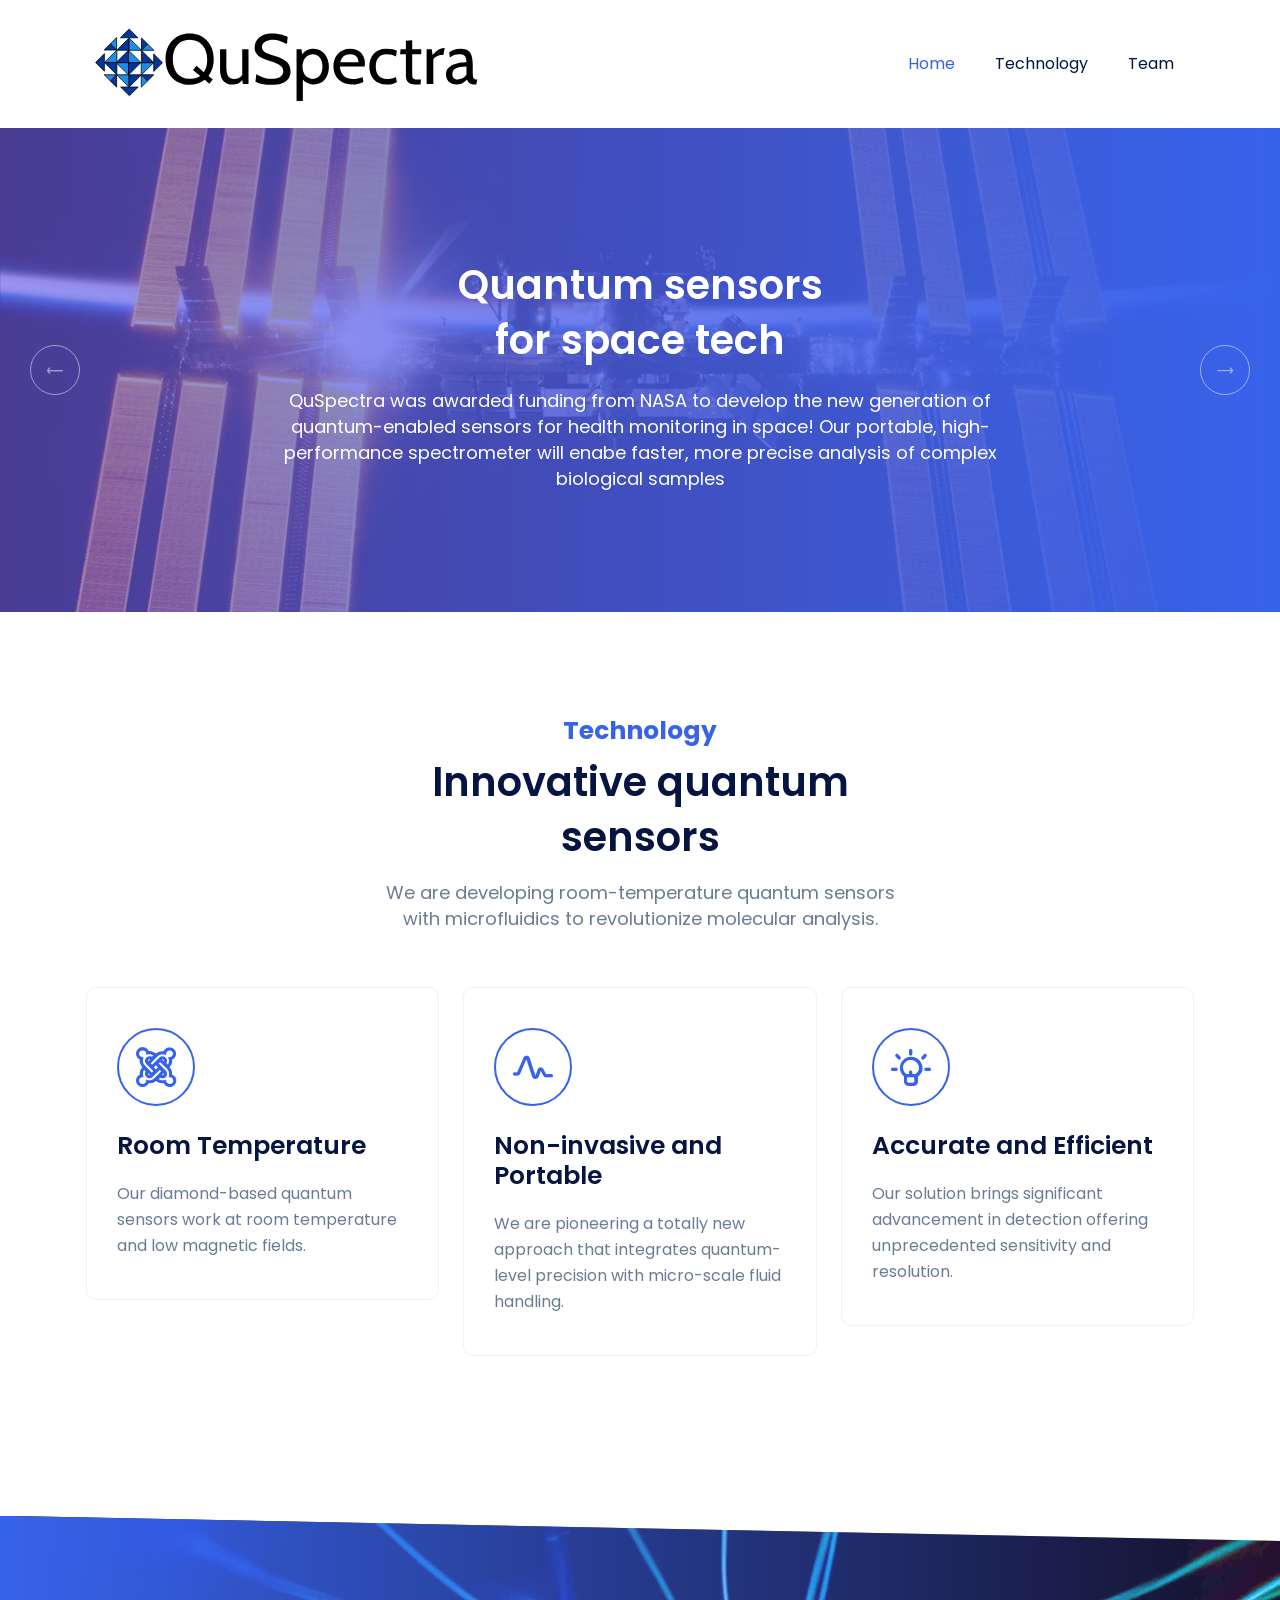
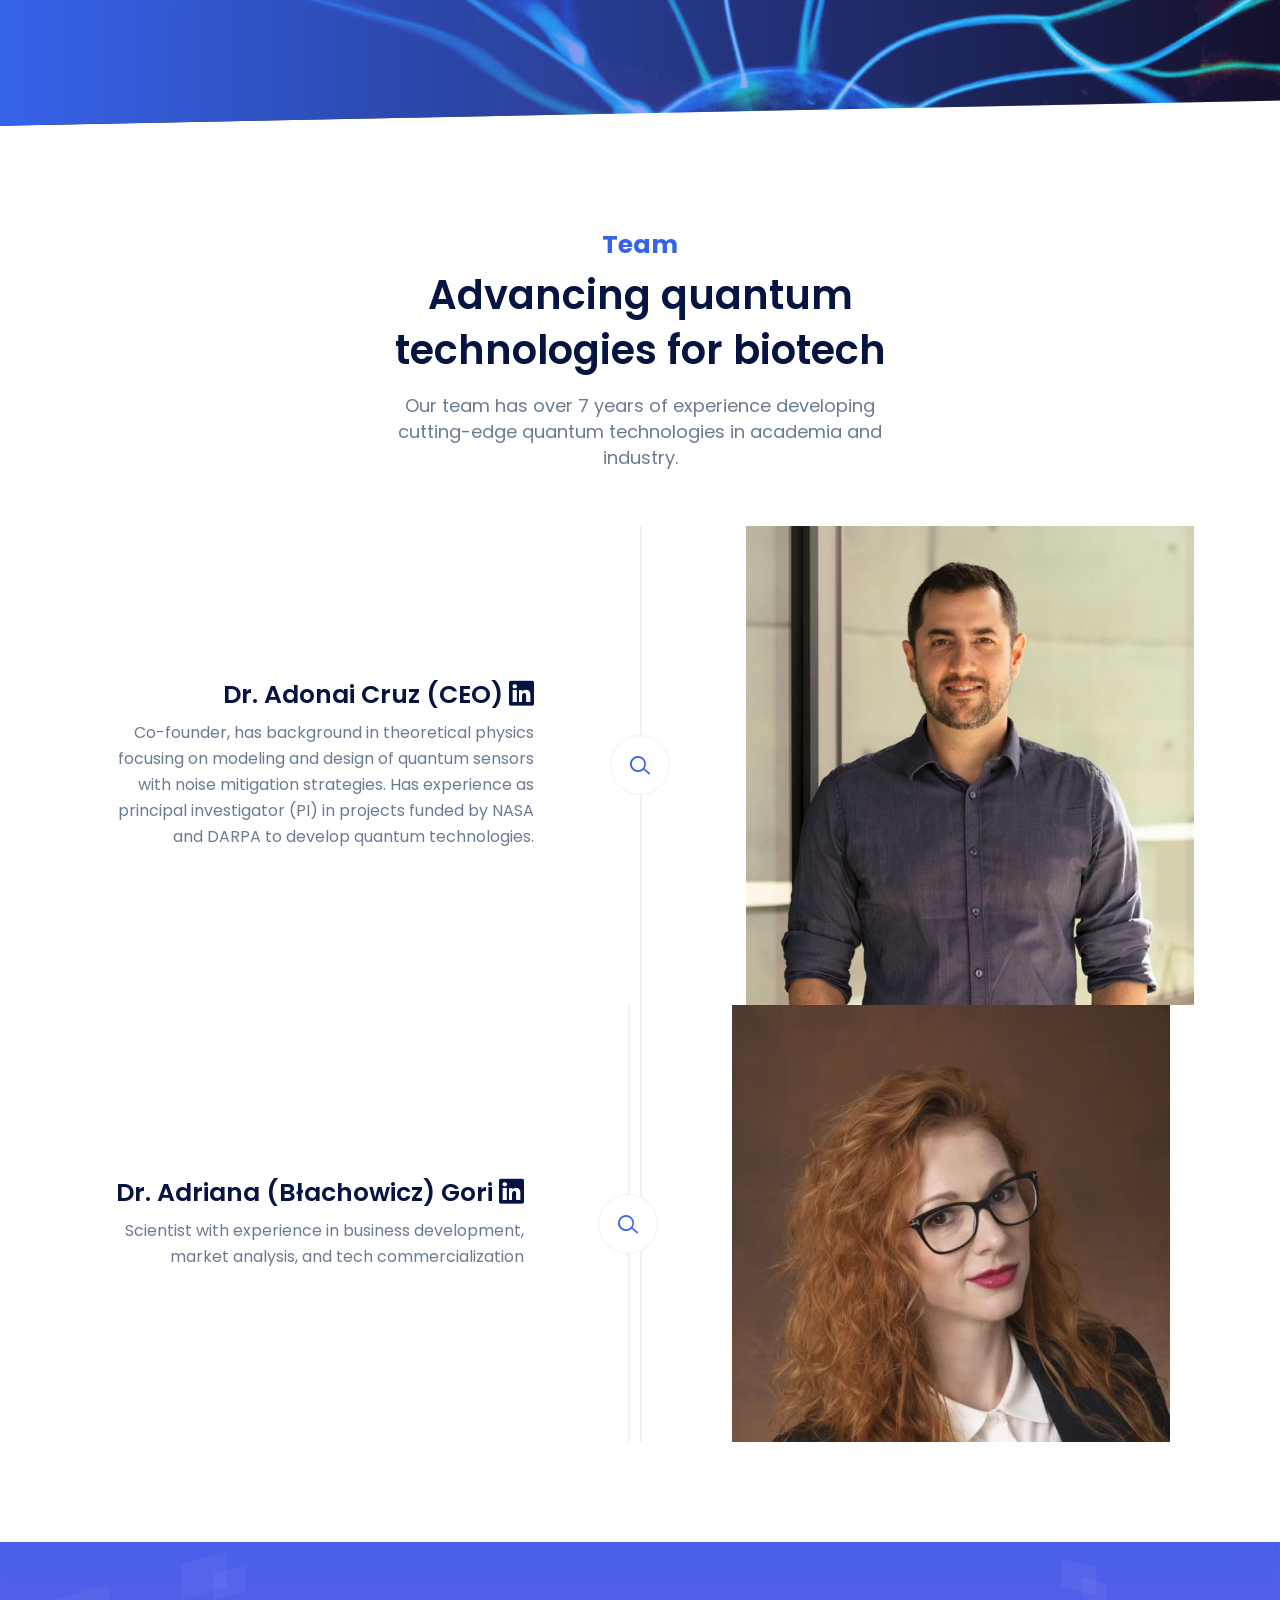
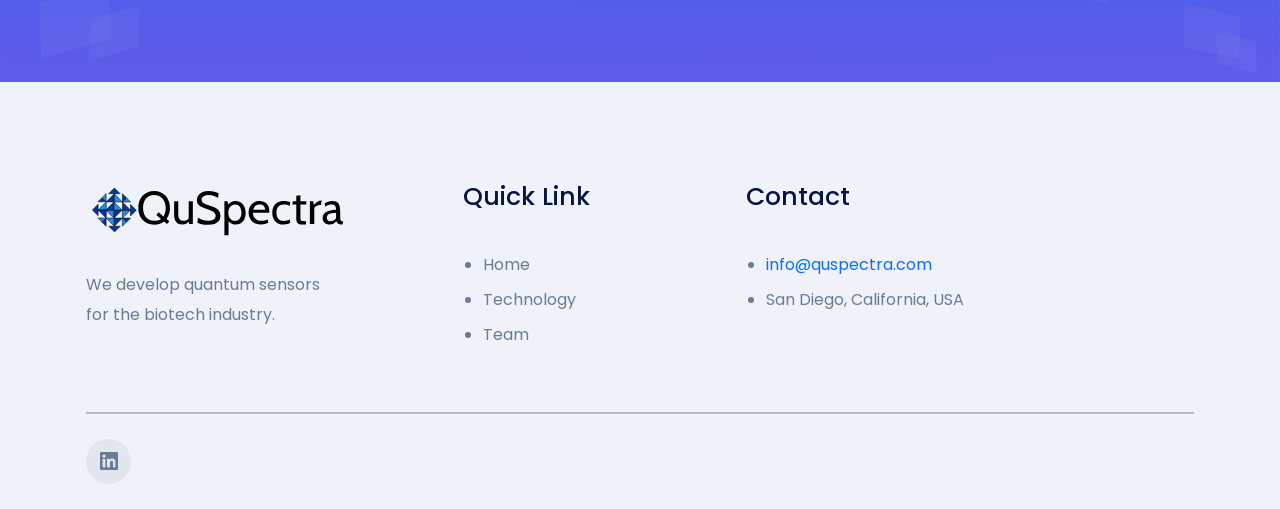
==== index.html @ d90f4635 "team update" ====
<!doctype html>
<html class="no-js" lang="">
    <head>
        <meta charset="utf-8">
        <meta http-equiv="x-ua-compatible" content="ie=edge">
        <title>QuSpectra</title>
        <meta name="description" content="">
        <meta name="viewport" content="width=device-width, initial-scale=1">

		<link rel="shortcut icon" type="image/x-icon" href="assets/img/favicon.png">
        <!-- Place favicon.ico in the root directory -->

		<!-- ========================= CSS here ========================= -->
		<link rel="stylesheet" href="assets/css/bootstrap-5.0.0-alpha.min.css">
        <link rel="stylesheet" href="assets/css/LineIcons.2.0.css">
		<link rel="stylesheet" href="assets/css/animate.css">
		<link rel="stylesheet" href="assets/css/main.css">
    </head>
    <body>
        <!--[if lte IE 9]>
            <p class="browserupgrade">You are using an <strong>outdated</strong> browser. Please <a href="https://browsehappy.com/">upgrade your browser</a> to improve your experience and security.</p>
        <![endif]-->

        <!-- ========================= preloader start ========================= -->
            <div class="preloader">
                <div class="loader">
                    <div class="ytp-spinner">
                        <div class="ytp-spinner-container">
                            <div class="ytp-spinner-rotator">
                                <div class="ytp-spinner-left">
                                    <div class="ytp-spinner-circle"></div>
                                </div>
                                <div class="ytp-spinner-right">
                                    <div class="ytp-spinner-circle"></div>
                                </div>
                            </div>
                        </div>
                    </div>
                </div>
            </div>
        <!-- preloader end -->

        <!-- ========================= header start ========================= -->
        <header class="header navbar-area bg-white">
            <div class="container">
                <div class="row align-items-center">
                    <div class="col-lg-12">
                        <nav class="navbar navbar-expand-lg">
                            <a class="navbar-brand" href="index.html">
                                <img src="assets/img/logo/logo.svg" alt="Logo">
                            </a>
                            <button class="navbar-toggler" type="button" data-toggle="collapse"
                                data-target="#navbarSupportedContent" aria-controls="navbarSupportedContent"
                                aria-expanded="false" aria-label="Toggle navigation">
                                <span class="toggler-icon"></span>
                                <span class="toggler-icon"></span>
                                <span class="toggler-icon"></span>
                            </button>

                            <div class="collapse navbar-collapse sub-menu-bar" id="navbarSupportedContent">
                                <ul id="nav" class="navbar-nav ml-auto">
                                    <li class="nav-item">
                                        <a class="page-scroll active" href="#home">Home</a>
                                    </li>
                                    <li class="nav-item">
                                        <a class="page-scroll" href="#technology">Technology</a>
                                    </li>

                                    <li class="nav-item">
                                        <a class="page-scroll" href="#team">Team</a>
                                    </li>
                                </ul>
                            </div> <!-- navbar collapse -->
                        </nav> <!-- navbar -->
                    </div>
                </div> <!-- row -->
            </div> <!-- container -->
        
        </header>
        <!-- ========================= header end ========================= -->

        <!-- ========================= carousel-section end ========================= -->
        <section id="home" class="carousel-section-wrapper">
            <div id="carouselExampleCaptions" class="carousel slide carousel-fade" data-ride="carousel">

                    <div class="carousel-inner">
                        <div class="carousel-section carousel-item active clip-bg pt-130 pb-100 img-bg "
                        style="background-image: url('assets/img/carousel/iss.jpg');"  data-bs-interval="4000">
                        <div class="container">
                            <div class="row">
                                <div class="col-xl-8 col-lg-10 mx-auto">
                                    <div class="carousel-content text-center">
                                        <div class="section-title">
                                            <h2 class="text-white">Quantum sensors<br> for space tech</h2>
                                            <p class="text-white">QuSpectra was awarded funding from NASA to develop the new generation of quantum-enabled sensors for health monitoring in space! Our  portable, high-performance spectrometer will enabe faster, more precise analysis of complex biological samples</p>
                                        </div>
                                    </div>
                                </div>
                            </div>
                        </div>
                    </div>

                    <div class="carousel-section carousel-item  clip-bg pt-130 pb-100 img-bg "
                        style="background-image: url('assets/img/carousel/1.jpg');"  data-bs-interval="4000">
                        <div class="container">
                            <div class="row">
                                <div class="col-xl-8 col-lg-10 mx-auto">
                                    <div class="carousel-content text-center">
                                        <div class="section-title">
                                            <h2 class="text-white">Quantum sensors <br> for molecular analysis</h2>
                                            <p class="text-white">We are integrating quantum sensors with microfluidics to develop the next-generation of nanoscale nuclear magnetic resonance (nano-NMR) technology, enabling the identification of molecules within cell-sized samples.</p>
                                        </div>
                                        <a href="mailto:info@quspectra.com" class="theme-btn border-btn"> Contact us to know more</a>
                                    </div>
                                </div>
                            </div>
                        </div>
                    </div>
                    <div class="carousel-section carousel-item  clip-bg pt-130 pb-100 img-bg"
                        style="background-image: url('assets/img/carousel/2.jpg');"  data-bs-interval="4000">
                        <div class="container">
                            <div class="row">
                                <div class="col-xl-8 col-lg-10 mx-auto">
                                    <div class="carousel-content text-center">
                                        <div class="section-title">
                                            <h2 class="text-white">Advancing diagnostics<br> and drug discovery</h2>
                                            <p class="text-white">Our sensors offer exceptional sensitivity at the quantum level, capable of detecting molecular structures and dynamics with nanoscale precision, leading to highly accurate diagnostics and minimal sample requirements.</p>
                                        </div>
                                        <a href="mailto:info@quspectra.com" class="theme-btn border-btn">Contact us to know more</a>
                                    </div>
                                </div>
                            </div>
                        </div>
                    </div>
                </div>
                <a class="carousel-control carousel-control-prev" href="#carouselExampleCaptions" role="button"
                    data-slide="prev">
                    <span class="carousel-control-prev-icon" aria-hidden="true"><i class="lni lni-arrow-left"></i></span>
                    <span class="sr-only">Previous</span>
                </a>
                <a class="carousel-control carousel-control-next" href="#carouselExampleCaptions" role="button"
                    data-slide="next">
                    <span class="carousel-control-next-icon" aria-hidden="true"><i class="lni lni-arrow-right"></i></span>
                    <span class="sr-only">Next</span>
                </a>
            </div>
        </section>
        <!-- ========================= carousel-section end ========================= -->


        <!-- ========================= technology section start ========================= -->
        <section id="technology" class="feature-section pt-100">
            <div class="container">
                <div class="row">
                    <div class="col-xl-6 col-lg-7 col-md-9 mx-auto">
                        <div class="section-title text-center mb-55">
                            <span class="wow fadeInDown" data-wow-delay=".2s">Technology</span>
                            
                            <h2 class="wow fadeInUp" data-wow-delay=".4s">Innovative quantum sensors</h2>

                            <p class="wow fadeInUp" data-wow-delay=".6s">We are developing room-temperature quantum sensors with microfluidics to revolutionize molecular analysis. </p>
                        </div>
                    </div>
                </div>

                <div class="row">
                    <div class="col-lg-4 col-md-6">
                        <div class="feature-box box-style">
                            <div class="feature-icon box-icon-style">
                                <i class="lni lni-joomla"></i>
                            </div>
                            <div class="box-content-style feature-content">
                                <h4>Room Temperature</h4>
                                <p>Our diamond-based quantum sensors work at room temperature and low magnetic fields.</p>
                            </div>
                        </div>
                    </div>
                    <div class="col-lg-4 col-md-6">
                        <div class="feature-box box-style">
                            <div class="feature-icon box-icon-style">
                                <i class="lni lni-pulse"></i>
                            </div>
                            <div class="box-content-style feature-content">
                                <h4>Non-invasive and Portable</h4>
                                <p>We are pioneering a totally new approach that integrates quantum-level precision with micro-scale fluid handling.</p>
                            </div>
                        </div>
                    </div>
                    <div class="col-lg-4 col-md-6">
                        <div class="feature-box box-style">
                            <div class="feature-icon box-icon-style">
                                <i class="lni lni-invention"></i>
                            </div>
                            <div class="box-content-style feature-content">
                                <h4>Accurate and Efficient</h4>
                                <p>Our solution brings significant advancement in detection offering unprecedented sensitivity and resolution.</p>
                            </div>
                        </div>
                    </div>
                </div>
            </div>
        </section>

        <!-- ========================= news section start ========================= -->
        <!-- <section id="news" class="feature-section pt-100">
            <div class="container">
                <div class="row">
                    <div class="col-xl-6 col-lg-7 col-md-9 mx-auto">
                        <div class="section-title text-center mb-55">
                            <span class="wow fadeInDown" data-wow-delay=".2s">News</span>
                        </div>
                    </div>
                </div>

                <div class="row">
                   <div class="col-lg-5 col-md-6">
                        <div class="feature-box box-style">
                            <div class="news-header">
                                <img  class="img-news" src="assets/img/diamond_slab.jpg" alt="">
                                <h4>QuSpectra receives NASA SBIR award</h4>
                            </div>
                            <div class="box-content-style feature-content">
                               <u>2025-07-07</u>
                                <p align="justify"><i>San Diego, CA.</i> QuSpectra is awarded NASA SBIR Phase I grant to develop high-sensitivity quantum spectrometer for autonomous biological analysis in the space station. The technology also have applications in the pharmaceutical
industry for drug development and molecular analysis. By offering a portable, high-performance spectrometer, we aim to provide a transformative solution for these industries, enabling faster, more precise analysis of complex biological and environmental samples.</p>
                        </div>
                    </div>
                </div>
               Our  portable, high-performance spectrometer will enabe faster, more precise analysis of complex biological samples
            </div>
        </section> -->
        <!-- ========================= portfolio-section start ========================= -->
        <section id="portfolio" class="portfolio-section pt-130">
            <section id="portfolio" class="contact-section cta-bg img-bg pt-110 pb-100" style="background-image: url('assets/img/carousel/3.jpg');">
                <div class="container">
                    <div class="row align-items-center">
                    </div>
                </div>
            </section>
        </section>


        <!-- ========================= team-section start ========================= -->
        <section id="team" class="process-section pt-100 pb-100">
            <div class="container">
                <div class="row">
                    <div class="col-xl-6 col-lg-7 col-md-9 mx-auto">
                        <div class="section-title text-center mb-55">
                            <span class="wow fadeInDown" data-wow-delay=".2s">Team</span>
                            <h2 class="wow fadeInUp" data-wow-delay=".4s">Advancing quantum technologies for biotech</h2>
                            <p class="wow fadeInUp" data-wow-delay=".6s">Our team has over 7 years of experience developing cutting-edge quantum technologies in academia and industry.</p>
                        </div>
                    </div>
                </div>
                <div class="row align-items-center time-line">
                    <div class="col-12">
                        <div class="single-timeline">
                            <div class="row align-items-center">
                                <div class="col-lg-5 order-last order-lg-first">
                                    <div class="timeline-content left-content text-lg-right">
                                        <div class="box-icon-style">
                                            <i class="lni lni-search-alt"></i>
                                        </div>
                                        <h4 class="mb-10">Dr. Adonai Cruz (CEO) <a href="https://www.linkedin.com/in/adonai-rodrigues-cruz"  target="_blank" rel="noopener noreferrer"><i class="lni lni-linkedin-original"></i></a></h4>
                                        <p>Co-founder, has background in theoretical physics focusing on modeling and design of quantum sensors with noise mitigation strategies. Has experience as principal investigator (PI) in projects funded by NASA and DARPA to develop quantum technologies.</p>
                                        <p></p>

                                    </div>
                                </div>
                                <div class="col-lg-2"></div>
                                <div class="col-lg-5">
                                    <div class="timeline-img">
                                        <img src="assets/img/team/adonai.jpg" alt="">
                                    </div>
                                </div>
                            </div>
                        </div>
                    </div>
                
                   <div class="row align-items-center time-line">
                    <div class="col-12">
                        <div class="single-timeline">
                            <div class="row align-items-center">
                                <div class="col-lg-5 order-last order-lg-first">
                                    <div class="timeline-content left-content text-lg-right">
                                        <div class="box-icon-style">
                                            <i class="lni lni-search-alt"></i>
                                        </div>
                                        <h4 class="mb-10">Dr. Adriana  (Błachowicz) Gori <href="https://www.linkedin.com/in/adrianablachowicz/"  target="_blank" rel="noopener noreferrer"><i class="lni lni-linkedin-original"></i></a></h4>
                                        <p>Scientist with experience in business development, market analysis, and tech commercialization</p>
                                        <p></p>

                                    </div>
                                </div>
                                <div class="col-lg-2"></div>
                                <div class="col-lg-5">
                                    <div class="timeline-img">
                                        <img src="assets/img/team/adriana.png" alt="">
                                    </div>
                                </div>
                            </div>
                        </div>
                    </div>
                </div>
            </div>
        </section>

        <!-- ========================= subscribe-section start ========================= -->
        <section class="subscribe-section pt-70 pb-70 img-bg" style="background-image: url('assets/img/bg/common-bg.svg')">
            <div class="container">
                <div class="row align-items-center">
                    
            </div>
        </section>
        <!-- ========================= subscribe-section end ========================= -->

        <!-- ========================= footer start ========================= -->
        <footer class="footer pt-100">
            <div class="container">
                <div class="row">
                    <div class="col-xl-3 col-lg-3 col-md-6">
                        <div class="footer-widget mb-60 wow fadeInLeft" data-wow-delay=".2s">
                            <a href="#home"><img class="logo mb-30" src="assets/img/logo/logo.svg" alt="logo" style="width: 100%;"></a>
                            <p class="mb-30 footer-desc">We develop quantum sensors for the biotech industry.</p>
                        </div>
                    </div>
                    <div class="col-xl-3 offset-xl-1 col-lg-2 col-md-6">
                        <div class="footer-widget mb-60 wow fadeInUp" data-wow-delay=".4s">
                            <h4>Quick Link</h4>
                            <ul class="footer-links">
                                <li>
                                    <a href="#home">Home</a>
                                </li>
                                <li>
                                    <a href="#technology">Technology</a>
                                </li>
                                <li>
                                    <a href="#team">Team</a>
                                </li> 
                              
                            </ul>
                        </div>
                    </div>
                  
                    <div class="col-xl-3 col-lg-3 col-md-6">
                        <div class="footer-widget mb-60 wow fadeInRight" data-wow-delay=".8s">
                            <h4>Contact</h4>
                            <ul class="footer-contact">
                                
                                <li>
                                    <p><a href="mailto:info@quspectra.com">info@quspectra.com</a></p>
                                </li>
                                <li>
                                    <p>San Diego, California, USA</p>
                                </li>
                            </ul>
                        </div>
                    </div>
                </div>

                <div class="copyright-area">
                    <div class="row align-items-center">
                        <div class="col-md-6">
                             <div class="footer-social-links">
                                <ul class="d-flex">
                                    <!-- <li><a href="javascript:void(0)"><i class="lni lni-facebook-original"></i></a></li>
                                    <li><a href="javascript:void(0)"><i class="lni lni-twitter-original"></i></a></li> -->
                                    <li><a href="https://linkedin.com/company/quspectra"><i class="lni lni-linkedin-original"></i></a></li>
                                </ul>
                            </div>
                        </div>
                      
                    </div>
                </div>
            </div>
        </footer>
        <!-- ========================= footer end ========================= -->


        <!-- ========================= scroll-top ========================= -->
        <a href="#" class="scroll-top">
            <i class="lni lni-arrow-up"></i>
        </a>
        
		<!-- ========================= JS here ========================= -->
		<script src="assets/js/bootstrap.bundle-5.0.0.alpha-min.js"></script>
        <script src="assets/js/count-up.min.js"></script>
        <script src="assets/js/wow.min.js"></script>
        <script src="assets/js/imagesloaded.min.js"></script>
		<script src="assets/js/main.js"></script>
    </body>
</html>
---- assets/css/main.css ----
/* ===========================
Index Of css

01. Common CSS
02. Header CSS
03. About CSS
05. Service CSS
06. Process CSS
07. Pricing CSS
08. Testimonial CSS
09. Team CSS
10. Subscribe CSS
11. Blog CSS
12. Contact CSS
13. Footer CSS

========================== */
/*===========================
    01. Common CSS
===========================*/
@import url("https://fonts.googleapis.com/css?family=Poppins:300,400,500,600,700,800,900&display=swap");
html {
  scroll-behavior: smooth; }

body {
  font-family: "Poppins", sans-serif;
  font-weight: normal;
  font-style: normal;
  color: #6A7C92;
  overflow-x: hidden; }

* {
  margin: 0;
  padding: 0;
  -webkit-box-sizing: border-box;
  -moz-box-sizing: border-box;
  box-sizing: border-box; }

.navbar-toggler:focus,
a:focus,
input:focus,
textarea:focus,
button:focus,
.btn:focus,
.btn.focus,
.btn:not(:disabled):not(.disabled).active,
.btn:not(:disabled):not(.disabled):active {
  text-decoration: none;
  outline: none;
  -webkit-box-shadow: none;
  -moz-box-shadow: none;
  box-shadow: none; }

a:hover {
  -webkit-transition: all 0.3s ease-out 0s;
  -moz-transition: all 0.3s ease-out 0s;
  -ms-transition: all 0.3s ease-out 0s;
  -o-transition: all 0.3s ease-out 0s;
  transition: all 0.3s ease-out 0s;
  color: #3763EB; }

a:focus,
a:hover {
  text-decoration: none; }

button {
  cursor: pointer; }

i,
span,
a {
  display: inline-block;
  text-decoration: none; }

audio,
canvas,
iframe,
img,
svg,
video {
  vertical-align: middle; }

h1,
h2,
h3,
h4,
h5,
h6 {
  font-weight: 600;
  color: #051441;
  margin: 0px; }

h1 a,
h2 a,
h3 a,
h4 a,
h5 a,
h6 a {
  color: inherit; }

h1 {
  font-size: 50px; }

h2 {
  font-size: 40px; }
  @media (max-width: 767px) {
    h2 {
      font-size: 31px; } }

h3 {
  font-size: 30px; }

h4 {
  font-size: 25px; }

h5 {
  font-size: 20px; }

h6 {
  font-size: 16px; }

ul, ol {
  margin: 0px;
  padding: 0px;
  list-style-type: none; }

p {
  font-size: 16px;
  font-weight: 400;
  line-height: 26px;
  color: #6A7C92;
  margin: 0px; }
  @media only screen and (min-width: 992px) and (max-width: 1199px) {
    p {
      font-size: 16px;
      line-height: 26px; } }
  @media (max-width: 767px) {
    p {
      font-size: 16px;
      line-height: 26px; } }
.news-header{
   text-align: center;
   padding-bottom: 20px;
}
.img-bg {
  background-position: center center;
  background-size: cover;
  background-repeat: no-repeat;
  width: 100%;
  height: 100%; }

.img-news {
 display: block;
  margin: auto;
  width: 70%;
   border-radius: 8px;
}

@media only screen and (min-width: 480px) and (max-width: 767px) {
  .container {
    width: 450px; } }

.gray-bg {
  background: #EFF2F9; }

.alert-link {
  font-weight: 600; }

.alert h4 {
  margin-bottom: 10px; }

.page-404-content h2 {
  font-size: 120px;
  font-weight: 900;
  color: #3763EB; }

.page-404-content h4 {
  font-size: 40px;
  color: #6A7C92; }

/*===== All Button Style =====*/
.theme-btn {
  display: inline-block;
  font-weight: 400;
  text-align: center;
  white-space: nowrap;
  vertical-align: middle;
  -webkit-user-select: none;
  -moz-user-select: none;
  -ms-user-select: none;
  user-select: none;
  padding: 16px 48px;
  font-size: 18px;
  border-radius: 50px;
  color: #fff;
  cursor: pointer;
  z-index: 5;
  transition: all .4s ease-in-out;
  border: none;
  background: linear-gradient(to left, #3763eb 0%, #6f58e8 50.39%, #3763eb 100%);
  background-size: 200% auto;
  overflow: hidden; }
  .theme-btn:hover, .theme-btn:focus {
    background-position: right center;
    color: #fff;
    -webkit-box-shadow: 0px 0px 30px rgba(46, 87, 217, 0.45);
    -moz-box-shadow: 0px 0px 30px rgba(46, 87, 217, 0.45);
    box-shadow: 0px 0px 30px rgba(46, 87, 217, 0.45); }
  .theme-btn.border-btn {
    padding: 14px 40px;
    background: transparent;
    border: 1.5px solid #3763EB;
    color: #6A7C92;
    font-size: 18px;
    -webkit-box-shadow: none;
    -moz-box-shadow: none;
    box-shadow: none; }

.scroll-top {
  width: 45px;
  height: 45px;
  background: #3763EB;
  text-align: center;
  line-height: 45px;
  font-size: 20px;
  color: #fff;
  border-radius: 5px;
  position: fixed;
  bottom: 30px;
  right: 30px;
  z-index: 9;
  cursor: pointer;
  -webkit-transition: all 0.3s ease-out 0s;
  -moz-transition: all 0.3s ease-out 0s;
  -ms-transition: all 0.3s ease-out 0s;
  -o-transition: all 0.3s ease-out 0s;
  transition: all 0.3s ease-out 0s; }
  .scroll-top:hover {
    background: rgba(55, 99, 235, 0.7);
    color: #fff; }

@keyframes animation1 {
  0% {
    -webkit-transform: translateY(0px);
    -moz-transform: translateY(0px);
    -ms-transform: translateY(0px);
    -o-transform: translateY(0px);
    transform: translateY(0px);
    opacity: 0.29; }
  50% {
    -webkit-transform: translateY(-700px);
    -moz-transform: translateY(-700px);
    -ms-transform: translateY(-700px);
    -o-transform: translateY(-700px);
    transform: translateY(-700px);
    opacity: 0; }
  100% {
    -webkit-transform: translateY(0px);
    -moz-transform: translateY(0px);
    -ms-transform: translateY(0px);
    -o-transform: translateY(0px);
    transform: translateY(0px);
    opacity: 0; } }

/*===== All Section Title Style =====*/
.section-title span {
  font-size: 25px;
  font-weight: 700;
  color: #3763EB;
  margin-bottom: 5px; }
  @media (max-width: 767px) {
    .section-title span {
      font-size: 20px; } }

.section-title h2 {
  line-height: 55px;
  font-weight: 600;
  margin-bottom: 15px; }
  @media (max-width: 767px) {
    .section-title h2 {
      line-height: 41px; } }

.section-title p {
  font-size: 18px; }

/*===== All Preloader Style =====*/
.preloader {
  /* Body Overlay */
  position: fixed;
  top: 0;
  left: 0;
  display: table;
  height: 100%;
  width: 100%;
  /* Change Background Color */
  background: #fff;
  z-index: 99999; }
  .preloader .loader {
    display: table-cell;
    vertical-align: middle;
    text-align: center; }
    .preloader .loader .ytp-spinner {
      position: absolute;
      left: 50%;
      top: 50%;
      width: 64px;
      margin-left: -32px;
      z-index: 18;
      pointer-events: none; }
      .preloader .loader .ytp-spinner .ytp-spinner-container {
        pointer-events: none;
        position: absolute;
        width: 100%;
        padding-bottom: 100%;
        top: 50%;
        left: 50%;
        margin-top: -50%;
        margin-left: -50%;
        -webkit-animation: ytp-spinner-linspin 1568.23529647ms linear infinite;
        -moz-animation: ytp-spinner-linspin 1568.23529647ms linear infinite;
        -o-animation: ytp-spinner-linspin 1568.23529647ms linear infinite;
        animation: ytp-spinner-linspin 1568.23529647ms linear infinite; }
        .preloader .loader .ytp-spinner .ytp-spinner-container .ytp-spinner-rotator {
          position: absolute;
          width: 100%;
          height: 100%;
          -webkit-animation: ytp-spinner-easespin 5332ms cubic-bezier(0.4, 0, 0.2, 1) infinite both;
          -moz-animation: ytp-spinner-easespin 5332ms cubic-bezier(0.4, 0, 0.2, 1) infinite both;
          -o-animation: ytp-spinner-easespin 5332ms cubic-bezier(0.4, 0, 0.2, 1) infinite both;
          animation: ytp-spinner-easespin 5332ms cubic-bezier(0.4, 0, 0.2, 1) infinite both; }
          .preloader .loader .ytp-spinner .ytp-spinner-container .ytp-spinner-rotator .ytp-spinner-left {
            position: absolute;
            top: 0;
            left: 0;
            bottom: 0;
            overflow: hidden;
            right: 50%; }
          .preloader .loader .ytp-spinner .ytp-spinner-container .ytp-spinner-rotator .ytp-spinner-right {
            position: absolute;
            top: 0;
            right: 0;
            bottom: 0;
            overflow: hidden;
            left: 50%; }
    .preloader .loader .ytp-spinner-circle {
      box-sizing: border-box;
      position: absolute;
      width: 200%;
      height: 100%;
      border-style: solid;
      /* Spinner Color */
      border-color: #3763EB #3763EB #F4EEFB;
      border-radius: 50%;
      border-width: 6px; }
    .preloader .loader .ytp-spinner-left .ytp-spinner-circle {
      left: 0;
      right: -100%;
      border-right-color: #F4EEFB;
      -webkit-animation: ytp-spinner-left-spin 1333ms cubic-bezier(0.4, 0, 0.2, 1) infinite both;
      -moz-animation: ytp-spinner-left-spin 1333ms cubic-bezier(0.4, 0, 0.2, 1) infinite both;
      -o-animation: ytp-spinner-left-spin 1333ms cubic-bezier(0.4, 0, 0.2, 1) infinite both;
      animation: ytp-spinner-left-spin 1333ms cubic-bezier(0.4, 0, 0.2, 1) infinite both; }
    .preloader .loader .ytp-spinner-right .ytp-spinner-circle {
      left: -100%;
      right: 0;
      border-left-color: #F4EEFB;
      -webkit-animation: ytp-right-spin 1333ms cubic-bezier(0.4, 0, 0.2, 1) infinite both;
      -moz-animation: ytp-right-spin 1333ms cubic-bezier(0.4, 0, 0.2, 1) infinite both;
      -o-animation: ytp-right-spin 1333ms cubic-bezier(0.4, 0, 0.2, 1) infinite both;
      animation: ytp-right-spin 1333ms cubic-bezier(0.4, 0, 0.2, 1) infinite both; }

/* Preloader Animations */
@-webkit-keyframes ytp-spinner-linspin {
  to {
    -webkit-transform: rotate(360deg);
    -moz-transform: rotate(360deg);
    -ms-transform: rotate(360deg);
    -o-transform: rotate(360deg);
    transform: rotate(360deg); } }

@keyframes ytp-spinner-linspin {
  to {
    -webkit-transform: rotate(360deg);
    -moz-transform: rotate(360deg);
    -ms-transform: rotate(360deg);
    -o-transform: rotate(360deg);
    transform: rotate(360deg); } }

@-webkit-keyframes ytp-spinner-easespin {
  12.5% {
    -webkit-transform: rotate(135deg);
    -moz-transform: rotate(135deg);
    -ms-transform: rotate(135deg);
    -o-transform: rotate(135deg);
    transform: rotate(135deg); }
  25% {
    -webkit-transform: rotate(270deg);
    -moz-transform: rotate(270deg);
    -ms-transform: rotate(270deg);
    -o-transform: rotate(270deg);
    transform: rotate(270deg); }
  37.5% {
    -webkit-transform: rotate(405deg);
    -moz-transform: rotate(405deg);
    -ms-transform: rotate(405deg);
    -o-transform: rotate(405deg);
    transform: rotate(405deg); }
  50% {
    -webkit-transform: rotate(540deg);
    -moz-transform: rotate(540deg);
    -ms-transform: rotate(540deg);
    -o-transform: rotate(540deg);
    transform: rotate(540deg); }
  62.5% {
    -webkit-transform: rotate(675deg);
    -moz-transform: rotate(675deg);
    -ms-transform: rotate(675deg);
    -o-transform: rotate(675deg);
    transform: rotate(675deg); }
  75% {
    -webkit-transform: rotate(810deg);
    -moz-transform: rotate(810deg);
    -ms-transform: rotate(810deg);
    -o-transform: rotate(810deg);
    transform: rotate(810deg); }
  87.5% {
    -webkit-transform: rotate(945deg);
    -moz-transform: rotate(945deg);
    -ms-transform: rotate(945deg);
    -o-transform: rotate(945deg);
    transform: rotate(945deg); }
  to {
    -webkit-transform: rotate(1080deg);
    -moz-transform: rotate(1080deg);
    -ms-transform: rotate(1080deg);
    -o-transform: rotate(1080deg);
    transform: rotate(1080deg); } }

@keyframes ytp-spinner-easespin {
  12.5% {
    -webkit-transform: rotate(135deg);
    -moz-transform: rotate(135deg);
    -ms-transform: rotate(135deg);
    -o-transform: rotate(135deg);
    transform: rotate(135deg); }
  25% {
    -webkit-transform: rotate(270deg);
    -moz-transform: rotate(270deg);
    -ms-transform: rotate(270deg);
    -o-transform: rotate(270deg);
    transform: rotate(270deg); }
  37.5% {
    -webkit-transform: rotate(405deg);
    -moz-transform: rotate(405deg);
    -ms-transform: rotate(405deg);
    -o-transform: rotate(405deg);
    transform: rotate(405deg); }
  50% {
    -webkit-transform: rotate(540deg);
    -moz-transform: rotate(540deg);
    -ms-transform: rotate(540deg);
    -o-transform: rotate(540deg);
    transform: rotate(540deg); }
  62.5% {
    -webkit-transform: rotate(675deg);
    -moz-transform: rotate(675deg);
    -ms-transform: rotate(675deg);
    -o-transform: rotate(675deg);
    transform: rotate(675deg); }
  75% {
    -webkit-transform: rotate(810deg);
    -moz-transform: rotate(810deg);
    -ms-transform: rotate(810deg);
    -o-transform: rotate(810deg);
    transform: rotate(810deg); }
  87.5% {
    -webkit-transform: rotate(945deg);
    -moz-transform: rotate(945deg);
    -ms-transform: rotate(945deg);
    -o-transform: rotate(945deg);
    transform: rotate(945deg); }
  to {
    -webkit-transform: rotate(1080deg);
    -moz-transform: rotate(1080deg);
    -ms-transform: rotate(1080deg);
    -o-transform: rotate(1080deg);
    transform: rotate(1080deg); } }

@-webkit-keyframes ytp-spinner-left-spin {
  0% {
    -webkit-transform: rotate(130deg);
    -moz-transform: rotate(130deg);
    -ms-transform: rotate(130deg);
    -o-transform: rotate(130deg);
    transform: rotate(130deg); }
  50% {
    -webkit-transform: rotate(-5deg);
    -moz-transform: rotate(-5deg);
    -ms-transform: rotate(-5deg);
    -o-transform: rotate(-5deg);
    transform: rotate(-5deg); }
  to {
    -webkit-transform: rotate(130deg);
    -moz-transform: rotate(130deg);
    -ms-transform: rotate(130deg);
    -o-transform: rotate(130deg);
    transform: rotate(130deg); } }

@keyframes ytp-spinner-left-spin {
  0% {
    -webkit-transform: rotate(130deg);
    -moz-transform: rotate(130deg);
    -ms-transform: rotate(130deg);
    -o-transform: rotate(130deg);
    transform: rotate(130deg); }
  50% {
    -webkit-transform: rotate(-5deg);
    -moz-transform: rotate(-5deg);
    -ms-transform: rotate(-5deg);
    -o-transform: rotate(-5deg);
    transform: rotate(-5deg); }
  to {
    -webkit-transform: rotate(130deg);
    -moz-transform: rotate(130deg);
    -ms-transform: rotate(130deg);
    -o-transform: rotate(130deg);
    transform: rotate(130deg); } }

@-webkit-keyframes ytp-right-spin {
  0% {
    -webkit-transform: rotate(-130deg);
    -moz-transform: rotate(-130deg);
    -ms-transform: rotate(-130deg);
    -o-transform: rotate(-130deg);
    transform: rotate(-130deg); }
  50% {
    -webkit-transform: rotate(5deg);
    -moz-transform: rotate(5deg);
    -ms-transform: rotate(5deg);
    -o-transform: rotate(5deg);
    transform: rotate(5deg); }
  to {
    -webkit-transform: rotate(-130deg);
    -moz-transform: rotate(-130deg);
    -ms-transform: rotate(-130deg);
    -o-transform: rotate(-130deg);
    transform: rotate(-130deg); } }

@keyframes ytp-right-spin {
  0% {
    -webkit-transform: rotate(-130deg);
    -moz-transform: rotate(-130deg);
    -ms-transform: rotate(-130deg);
    -o-transform: rotate(-130deg);
    transform: rotate(-130deg); }
  50% {
    -webkit-transform: rotate(5deg);
    -moz-transform: rotate(5deg);
    -ms-transform: rotate(5deg);
    -o-transform: rotate(5deg);
    transform: rotate(5deg); }
  to {
    -webkit-transform: rotate(-130deg);
    -moz-transform: rotate(-130deg);
    -ms-transform: rotate(-130deg);
    -o-transform: rotate(-130deg);
    transform: rotate(-130deg); } }

.mt-5 {
  margin-top: 5px; }

.mt-10 {
  margin-top: 10px; }

.mt-15 {
  margin-top: 15px; }

.mt-20 {
  margin-top: 20px; }

.mt-25 {
  margin-top: 25px; }

.mt-30 {
  margin-top: 30px; }

.mt-35 {
  margin-top: 35px; }

.mt-40 {
  margin-top: 40px; }

.mt-45 {
  margin-top: 45px; }

.mt-50 {
  margin-top: 50px; }

.mt-55 {
  margin-top: 55px; }

.mt-60 {
  margin-top: 60px; }

.mt-65 {
  margin-top: 65px; }

.mt-70 {
  margin-top: 70px; }

.mt-75 {
  margin-top: 75px; }

.mt-80 {
  margin-top: 80px; }

.mt-85 {
  margin-top: 85px; }

.mt-90 {
  margin-top: 90px; }

.mt-95 {
  margin-top: 95px; }

.mt-100 {
  margin-top: 100px; }

.mt-105 {
  margin-top: 105px; }

.mt-110 {
  margin-top: 110px; }

.mt-115 {
  margin-top: 115px; }

.mt-120 {
  margin-top: 120px; }

.mt-125 {
  margin-top: 125px; }

.mt-130 {
  margin-top: 130px; }

.mt-135 {
  margin-top: 135px; }

.mt-140 {
  margin-top: 140px; }

.mt-145 {
  margin-top: 145px; }

.mt-150 {
  margin-top: 150px; }

.mt-155 {
  margin-top: 155px; }

.mt-160 {
  margin-top: 160px; }

.mt-165 {
  margin-top: 165px; }

.mt-170 {
  margin-top: 170px; }

.mt-175 {
  margin-top: 175px; }

.mt-180 {
  margin-top: 180px; }

.mt-185 {
  margin-top: 185px; }

.mt-190 {
  margin-top: 190px; }

.mt-195 {
  margin-top: 195px; }

.mt-200 {
  margin-top: 200px; }

.mt-205 {
  margin-top: 205px; }

.mt-210 {
  margin-top: 210px; }

.mt-215 {
  margin-top: 215px; }

.mt-220 {
  margin-top: 220px; }

.mt-225 {
  margin-top: 225px; }

.mb-5 {
  margin-bottom: 5px; }

.mb-10 {
  margin-bottom: 10px; }

.mb-15 {
  margin-bottom: 15px; }

.mb-20 {
  margin-bottom: 20px; }

.mb-25 {
  margin-bottom: 25px; }

.mb-30 {
  margin-bottom: 30px; }

.mb-35 {
  margin-bottom: 35px; }

.mb-40 {
  margin-bottom: 40px; }

.mb-45 {
  margin-bottom: 45px; }

.mb-50 {
  margin-bottom: 50px; }

.mb-55 {
  margin-bottom: 55px; }

.mb-60 {
  margin-bottom: 60px; }

.mb-65 {
  margin-bottom: 65px; }

.mb-70 {
  margin-bottom: 70px; }

.mb-75 {
  margin-bottom: 75px; }

.mb-80 {
  margin-bottom: 80px; }

.mb-85 {
  margin-bottom: 85px; }

.mb-90 {
  margin-bottom: 90px; }

.mb-95 {
  margin-bottom: 95px; }

.mb-100 {
  margin-bottom: 100px; }

.mb-105 {
  margin-bottom: 105px; }

.mb-110 {
  margin-bottom: 110px; }

.mb-115 {
  margin-bottom: 115px; }

.mb-120 {
  margin-bottom: 120px; }

.mb-125 {
  margin-bottom: 125px; }

.mb-130 {
  margin-bottom: 130px; }

.mb-135 {
  margin-bottom: 135px; }

.mb-140 {
  margin-bottom: 140px; }

.mb-145 {
  margin-bottom: 145px; }

.mb-150 {
  margin-bottom: 150px; }

.mb-155 {
  margin-bottom: 155px; }

.mb-160 {
  margin-bottom: 160px; }

.mb-165 {
  margin-bottom: 165px; }

.mb-170 {
  margin-bottom: 170px; }

.mb-175 {
  margin-bottom: 175px; }

.mb-180 {
  margin-bottom: 180px; }

.mb-185 {
  margin-bottom: 185px; }

.mb-190 {
  margin-bottom: 190px; }

.mb-195 {
  margin-bottom: 195px; }

.mb-200 {
  margin-bottom: 200px; }

.mb-205 {
  margin-bottom: 205px; }

.mb-210 {
  margin-bottom: 210px; }

.mb-215 {
  margin-bottom: 215px; }

.mb-220 {
  margin-bottom: 220px; }

.mb-225 {
  margin-bottom: 225px; }

.pt-5 {
  padding-top: 5px; }

.pt-10 {
  padding-top: 10px; }

.pt-15 {
  padding-top: 15px; }

.pt-20 {
  padding-top: 20px; }

.pt-25 {
  padding-top: 25px; }

.pt-30 {
  padding-top: 30px; }

.pt-35 {
  padding-top: 35px; }

.pt-40 {
  padding-top: 40px; }

.pt-45 {
  padding-top: 45px; }

.pt-50 {
  padding-top: 50px; }

.pt-55 {
  padding-top: 55px; }

.pt-60 {
  padding-top: 60px; }

.pt-65 {
  padding-top: 65px; }

.pt-70 {
  padding-top: 70px; }

.pt-75 {
  padding-top: 75px; }

.pt-80 {
  padding-top: 80px; }

.pt-85 {
  padding-top: 85px; }

.pt-90 {
  padding-top: 90px; }

.pt-95 {
  padding-top: 95px; }

.pt-100 {
  padding-top: 100px; }

.pt-105 {
  padding-top: 105px; }

.pt-110 {
  padding-top: 110px; }

.pt-115 {
  padding-top: 115px; }

.pt-120 {
  padding-top: 120px; }

.pt-125 {
  padding-top: 125px; }

.pt-130 {
  padding-top: 130px; }

.pt-135 {
  padding-top: 135px; }

.pt-140 {
  padding-top: 140px; }

.pt-145 {
  padding-top: 145px; }

.pt-150 {
  padding-top: 150px; }

.pt-155 {
  padding-top: 155px; }

.pt-160 {
  padding-top: 160px; }

.pt-165 {
  padding-top: 165px; }

.pt-170 {
  padding-top: 170px; }

.pt-175 {
  padding-top: 175px; }

.pt-180 {
  padding-top: 180px; }

.pt-185 {
  padding-top: 185px; }

.pt-190 {
  padding-top: 190px; }

.pt-195 {
  padding-top: 195px; }

.pt-200 {
  padding-top: 200px; }

.pt-205 {
  padding-top: 205px; }

.pt-210 {
  padding-top: 210px; }

.pt-215 {
  padding-top: 215px; }

.pt-220 {
  padding-top: 220px; }

.pt-225 {
  padding-top: 225px; }

.pb-5 {
  padding-bottom: 5px; }

.pb-10 {
  padding-bottom: 10px; }

.pb-15 {
  padding-bottom: 15px; }

.pb-20 {
  padding-bottom: 20px; }

.pb-25 {
  padding-bottom: 25px; }

.pb-30 {
  padding-bottom: 30px; }

.pb-35 {
  padding-bottom: 35px; }

.pb-40 {
  padding-bottom: 40px; }

.pb-45 {
  padding-bottom: 45px; }

.pb-50 {
  padding-bottom: 50px; }

.pb-55 {
  padding-bottom: 55px; }

.pb-60 {
  padding-bottom: 60px; }

.pb-65 {
  padding-bottom: 65px; }

.pb-70 {
  padding-bottom: 70px; }

.pb-75 {
  padding-bottom: 75px; }

.pb-80 {
  padding-bottom: 80px; }

.pb-85 {
  padding-bottom: 85px; }

.pb-90 {
  padding-bottom: 90px; }

.pb-95 {
  padding-bottom: 95px; }

.pb-100 {
  padding-bottom: 100px; }

.pb-105 {
  padding-bottom: 105px; }

.pb-110 {
  padding-bottom: 110px; }

.pb-115 {
  padding-bottom: 115px; }

.pb-120 {
  padding-bottom: 120px; }

.pb-125 {
  padding-bottom: 125px; }

.pb-130 {
  padding-bottom: 130px; }

.pb-135 {
  padding-bottom: 135px; }

.pb-140 {
  padding-bottom: 140px; }

.pb-145 {
  padding-bottom: 145px; }

.pb-150 {
  padding-bottom: 150px; }

.pb-155 {
  padding-bottom: 155px; }

.pb-160 {
  padding-bottom: 160px; }

.pb-165 {
  padding-bottom: 165px; }

.pb-170 {
  padding-bottom: 170px; }

.pb-175 {
  padding-bottom: 175px; }

.pb-180 {
  padding-bottom: 180px; }

.pb-185 {
  padding-bottom: 185px; }

.pb-190 {
  padding-bottom: 190px; }

.pb-195 {
  padding-bottom: 195px; }

.pb-200 {
  padding-bottom: 200px; }

.pb-205 {
  padding-bottom: 205px; }

.pb-210 {
  padding-bottom: 210px; }

.pb-215 {
  padding-bottom: 215px; }

.pb-220 {
  padding-bottom: 220px; }

.pb-225 {
  padding-bottom: 225px; }

/*===========================
    02. Header CSS 
===========================*/
/*===== NAVBAR =====*/
.navbar-area {
  width: 100%;
  z-index: 99;
  -webkit-transition: all 0.3s ease-out 0s;
  -moz-transition: all 0.3s ease-out 0s;
  -ms-transition: all 0.3s ease-out 0s;
  -o-transition: all 0.3s ease-out 0s;
  transition: all 0.3s ease-out 0s;
  padding: 0; }

.header-btn .theme-btn {
  padding: 10px 30px; }

.sticky {
  position: fixed;
  z-index: 99;
  background: #3763EB;
  -webkit-box-shadow: 0px 20px 50px 0px rgba(0, 0, 0, 0.05);
  -moz-box-shadow: 0px 20px 50px 0px rgba(0, 0, 0, 0.05);
  box-shadow: 0px 20px 50px 0px rgba(0, 0, 0, 0.05);
  -webkit-transition: all 0.3s ease-out 0s;
  -moz-transition: all 0.3s ease-out 0s;
  -ms-transition: all 0.3s ease-out 0s;
  -o-transition: all 0.3s ease-out 0s;
  transition: all 0.3s ease-out 0s;
  background: #fff;
  padding: 0px 0; }
  .sticky .navbar {
    padding: 10px 0; }

.navbar {
  padding: 20px 0;
  position: relative;
  -webkit-transition: all 0.3s ease-out 0s;
  -moz-transition: all 0.3s ease-out 0s;
  -ms-transition: all 0.3s ease-out 0s;
  -o-transition: all 0.3s ease-out 0s;
  transition: all 0.3s ease-out 0s; }

.navbar-brand {
  padding: 0; }
 

.navbar-toggler {
  padding: 0px; }
  .navbar-toggler .toggler-icon {
    width: 30px;
    height: 2px;
    background-color: #222;
    display: block;
    margin: 5px 0;
    position: relative;
    -webkit-transition: all 0.3s ease-out 0s;
    -moz-transition: all 0.3s ease-out 0s;
    -ms-transition: all 0.3s ease-out 0s;
    -o-transition: all 0.3s ease-out 0s;
    transition: all 0.3s ease-out 0s; }
  .navbar-toggler.active .toggler-icon:nth-of-type(1) {
    -webkit-transform: rotate(45deg);
    -moz-transform: rotate(45deg);
    -ms-transform: rotate(45deg);
    -o-transform: rotate(45deg);
    transform: rotate(45deg);
    top: 7px; }
  .navbar-toggler.active .toggler-icon:nth-of-type(2) {
    opacity: 0; }
  .navbar-toggler.active .toggler-icon:nth-of-type(3) {
    -webkit-transform: rotate(135deg);
    -moz-transform: rotate(135deg);
    -ms-transform: rotate(135deg);
    -o-transform: rotate(135deg);
    transform: rotate(135deg);
    top: -7px; }

@media only screen and (min-width: 768px) and (max-width: 991px) {
  .navbar-collapse {
    position: absolute;
    top: 100%;
    left: 0;
    width: 100%;
    background-color: #fff;
    z-index: 9;
    -webkit-box-shadow: 0px 15px 20px 0px rgba(0, 0, 0, 0.1);
    -moz-box-shadow: 0px 15px 20px 0px rgba(0, 0, 0, 0.1);
    box-shadow: 0px 15px 20px 0px rgba(0, 0, 0, 0.1);
    padding: 10px 20px;
    max-height: 350px;
    overflow-y: scroll; } }

@media (max-width: 767px) {
  .navbar-collapse {
    position: absolute;
    top: 100%;
    left: 0;
    width: 100%;
    background-color: #fff;
    z-index: 9;
    -webkit-box-shadow: 0px 15px 20px 0px rgba(5, 20, 65, 0.1);
    -moz-box-shadow: 0px 15px 20px 0px rgba(5, 20, 65, 0.1);
    box-shadow: 0px 15px 20px 0px rgba(5, 20, 65, 0.1);
    padding: 5px 12px;
    max-height: 350px;
    overflow-y: scroll; } }

.navbar-nav .nav-item {
  position: relative;
  z-index: 1; }
  .navbar-nav .nav-item:hover a {
    color: #3763EB; }
  .navbar-nav .nav-item a {
    font-size: 16px;
    color: #051441;
    -webkit-transition: all 0.3s ease-out 0s;
    -moz-transition: all 0.3s ease-out 0s;
    -ms-transition: all 0.3s ease-out 0s;
    -o-transition: all 0.3s ease-out 0s;
    transition: all 0.3s ease-out 0s;
    position: relative;
    padding: 20px;
    display: inline-flex;
    align-items: center; }
    @media only screen and (min-width: 992px) and (max-width: 1199px) {
      .navbar-nav .nav-item a {
        padding: 20px 15px; } }
    @media only screen and (min-width: 768px) and (max-width: 991px) {
      .navbar-nav .nav-item a {
        color: #051441;
        display: flex;
        justify-content: space-between;
        padding: 10px 0; } }
    @media (max-width: 767px) {
      .navbar-nav .nav-item a {
        color: #051441;
        display: flex;
        justify-content: space-between;
        padding: 10px 0; } }
    .navbar-nav .nav-item a.active {
      color: #3763EB; }
    .navbar-nav .nav-item a.dd-menu {
      padding-right: 34px; }
      @media only screen and (min-width: 992px) and (max-width: 1199px) {
        .navbar-nav .nav-item a.dd-menu {
          padding-right: 30px; } }
      .navbar-nav .nav-item a.dd-menu::after {
        content: "\ea58";
        font: normal normal normal 1em/1 "LineIcons";
        position: absolute;
        right: 18px;
        font-size: 12px;
        margin-left: 5px;
        margin-top: 0px;
        -webkit-transition: all 0.3s ease-out 0s;
        -moz-transition: all 0.3s ease-out 0s;
        -ms-transition: all 0.3s ease-out 0s;
        -o-transition: all 0.3s ease-out 0s;
        transition: all 0.3s ease-out 0s; }
        @media only screen and (min-width: 992px) and (max-width: 1199px) {
          .navbar-nav .nav-item a.dd-menu::after {
            right: 13px; } }
        @media only screen and (min-width: 768px) and (max-width: 991px) {
          .navbar-nav .nav-item a.dd-menu::after {
            right: 0; } }
        @media (max-width: 767px) {
          .navbar-nav .nav-item a.dd-menu::after {
            right: 0; } }
    @media only screen and (min-width: 768px) and (max-width: 991px) {
      .navbar-nav .nav-item a.show::after {
        -webkit-transform: rotate(180deg);
        -moz-transform: rotate(180deg);
        -ms-transform: rotate(180deg);
        -o-transform: rotate(180deg);
        transform: rotate(180deg); } }
    @media (max-width: 767px) {
      .navbar-nav .nav-item a.show::after {
        -webkit-transform: rotate(180deg);
        -moz-transform: rotate(180deg);
        -ms-transform: rotate(180deg);
        -o-transform: rotate(180deg);
        transform: rotate(180deg); } }
  .navbar-nav .nav-item:hover > .sub-menu {
    top: 100%;
    opacity: 1;
    visibility: visible; }
    @media only screen and (min-width: 768px) and (max-width: 991px) {
      .navbar-nav .nav-item:hover > .sub-menu {
        visibility: hidden;
        opacity: 0; } }
    @media (max-width: 767px) {
      .navbar-nav .nav-item:hover > .sub-menu {
        visibility: hidden;
        opacity: 0; } }
    .navbar-nav .nav-item:hover > .sub-menu .sub-menu {
      left: 100%;
      top: 0; }
  .navbar-nav .nav-item .sub-menu {
    min-width: 200px;
    background-color: #fff;
    -webkit-box-shadow: 0px 0px 20px 0px rgba(0, 0, 0, 0.1);
    -moz-box-shadow: 0px 0px 20px 0px rgba(0, 0, 0, 0.1);
    box-shadow: 0px 0px 20px 0px rgba(0, 0, 0, 0.1);
    position: absolute;
    top: 110%;
    left: 0;
    opacity: 0;
    visibility: hidden;
    -webkit-transition: all 0.3s ease-out 0s;
    -moz-transition: all 0.3s ease-out 0s;
    -ms-transition: all 0.3s ease-out 0s;
    -o-transition: all 0.3s ease-out 0s;
    transition: all 0.3s ease-out 0s;
    padding: 0; }
    .navbar-nav .nav-item .sub-menu.left-menu {
      left: -100%; }
    .navbar-nav .nav-item .sub-menu::after {
      content: '';
      position: absolute;
      background: #fff;
      width: 20px;
      height: 20px;
      top: -10px;
      left: 20%;
      -webkit-transform: rotate(45deg);
      -moz-transform: rotate(45deg);
      -ms-transform: rotate(45deg);
      -o-transform: rotate(45deg);
      transform: rotate(45deg);
      border-top: 1px solid rgba(0, 0, 0, 0.05);
      border-left: 1px solid rgba(0, 0, 0, 0.05); }
    @media only screen and (min-width: 768px) and (max-width: 991px) {
      .navbar-nav .nav-item .sub-menu {
        position: static;
        width: 100%;
        opacity: 0;
        visibility: hidden;
        max-height: 0;
        transform: scaleY(0);
        transform-origin: top;
        -webkit-box-shadow: 0px 0px 5px 0px rgba(0, 0, 0, 0.05);
        -moz-box-shadow: 0px 0px 5px 0px rgba(0, 0, 0, 0.05);
        box-shadow: 0px 0px 5px 0px rgba(0, 0, 0, 0.05); }
        .navbar-nav .nav-item .sub-menu.show {
          max-height: 1000px;
          height: auto;
          opacity: 1;
          visibility: visible;
          transform: scaleY(1); }
        .navbar-nav .nav-item .sub-menu::after {
          display: none; } }
    @media (max-width: 767px) {
      .navbar-nav .nav-item .sub-menu {
        position: static;
        width: 100%;
        opacity: 0;
        visibility: hidden;
        max-height: 0;
        transform: scaleY(0);
        transform-origin: top;
        -webkit-box-shadow: 0px 0px 5px 0px rgba(0, 0, 0, 0.05);
        -moz-box-shadow: 0px 0px 5px 0px rgba(0, 0, 0, 0.05);
        box-shadow: 0px 0px 5px 0px rgba(0, 0, 0, 0.05); }
        .navbar-nav .nav-item .sub-menu.show {
          max-height: 1000px;
          height: auto;
          opacity: 1;
          visibility: visible;
          transform: scaleY(1); }
        .navbar-nav .nav-item .sub-menu::after {
          display: none; } }
    .navbar-nav .nav-item .sub-menu > li {
      display: block;
      margin-left: 0; }
      .navbar-nav .nav-item .sub-menu > li:last-child {
        border: none; }
      .navbar-nav .nav-item .sub-menu > li.active > a, .navbar-nav .nav-item .sub-menu > li:hover > a {
        color: #3763EB; }
      .navbar-nav .nav-item .sub-menu > li:first-child a {
        border-top: none; }
      .navbar-nav .nav-item .sub-menu > li > a {
        font-weight: 400;
        display: block;
        padding: 10px 15px;
        font-size: 14px;
        color: #222;
        border-top: 1px solid rgba(0, 0, 0, 0.03); }
        .navbar-nav .nav-item .sub-menu > li > a:hover {
          background: rgba(0, 0, 0, 0.05); }

          @media (max-width: 767px) {
            .carousel-section-wrapper .carousel-section.clip-bg::after {
              height: 200px;
            }
          }
.carousel-section-wrapper {
  position: relative;
  z-index: 3; }
  .carousel-section-wrapper .carousel-section {
    position: relative;
    z-index: 3; }
    .carousel-section-wrapper .carousel-section.clip-bg::after {
      content: '';
      position: absolute;
      top: 0;
      left: 0;
      width: 100%;
      height: 100%;
      z-index: -1;
      background: linear-gradient(to right, rgba(111, 88, 232, 0.6) 0%, #3763eb 100%); }
    .carousel-section-wrapper .carousel-section.carousel-item .carousel-content .section-title h2 {
      margin-bottom: 20px; }
    .carousel-section-wrapper .carousel-section.carousel-item .carousel-content .section-title p {
      margin-bottom: 20px; }
    .carousel-section-wrapper .carousel-section.carousel-item .carousel-content .border-btn {
      border-color: #fff;
      color: #fff; }
      .carousel-section-wrapper .carousel-section.carousel-item .carousel-content .border-btn:hover {
        background: rgba(255, 255, 255, 0.2); }
  .carousel-section-wrapper .carousel-control {
    background: none;
    width: 50px;
    height: 50px;
    border-radius: 50%;
    border: 1px solid #fff;
    color: #fff;
    top: 50%;
    left: 30px;
    -webkit-transform: translateY(-50%);
    -moz-transform: translateY(-50%);
    -ms-transform: translateY(-50%);
    -o-transform: translateY(-50%);
    transform: translateY(-50%);
    z-index: 99; }
    .carousel-section-wrapper .carousel-control:hover {
      background: #fff;
      color: #3763EB; }
    .carousel-section-wrapper .carousel-control.carousel-control-next {
      left: auto;
      right: 30px; }
    @media only screen and (min-width: 768px) and (max-width: 991px) {
      .carousel-section-wrapper .carousel-control {
        top: auto;
        -webkit-transform: translateY(0);
        -moz-transform: translateY(0);
        -ms-transform: translateY(0);
        -o-transform: translateY(0);
        transform: translateY(0);
        bottom: 80px;
        margin: auto; }
        .carousel-section-wrapper .carousel-control.carousel-control-prev {
          left: 42%; }
        .carousel-section-wrapper .carousel-control.carousel-control-next {
          left: 10%; } }
    @media (max-width: 767px) {
      .carousel-section-wrapper .carousel-control {
        top: auto;
        -webkit-transform: translateY(0);
        -moz-transform: translateY(0);
        -ms-transform: translateY(0);
        -o-transform: translateY(0);
        transform: translateY(0);
        bottom: 10px;
        margin: auto; }
        .carousel-section-wrapper .carousel-control.carousel-control-prev {
          left: 37%; }
        .carousel-section-wrapper .carousel-control.carousel-control-next {
          left: 23%; } }
    .carousel-section-wrapper .carousel-control span {
      background: none; }

.client-logo-section .client-logo-wrapper .client-logo-carousel .client-logo {
  padding: 10px;
  text-align: center;
  margin: auto; }
  .client-logo-section .client-logo-wrapper .client-logo-carousel .client-logo img {
    max-width: 220px;
    width: 100%;
    opacity: .3;
    -webkit-transition: all 0.3s ease-out 0s;
    -moz-transition: all 0.3s ease-out 0s;
    -ms-transition: all 0.3s ease-out 0s;
    -o-transition: all 0.3s ease-out 0s;
    transition: all 0.3s ease-out 0s; }
    .client-logo-section .client-logo-wrapper .client-logo-carousel .client-logo img:hover {
      opacity: 1; }

.box-style {
  padding: 40px 30px;
  border: 1px solid #F4EEFB;
  border-radius: 10px;
  margin-bottom: 30px;
  -webkit-transition: all 0.3s ease-out 0s;
  -moz-transition: all 0.3s ease-out 0s;
  -ms-transition: all 0.3s ease-out 0s;
  -o-transition: all 0.3s ease-out 0s;
  transition: all 0.3s ease-out 0s; }
  .box-style:hover {
    -webkit-box-shadow: 0px 0px 30px rgba(215, 224, 252, 0.45);
    -moz-box-shadow: 0px 0px 30px rgba(215, 224, 252, 0.45);
    box-shadow: 0px 0px 30px rgba(215, 224, 252, 0.45); }
    .box-style:hover .box-icon-style {
      color: #fff;
      border-color: transparent;
      background: linear-gradient(#3763eb 0%, #6f58e8 100%); }
      .box-style:hover .box-icon-style::after {
        opacity: 1;
        visibility: visible; }
  .box-style .box-icon-style {
    width: 78px;
    height: 78px;
    border-radius: 50%;
    margin-bottom: 25px;
    background: #fff;
    border: 2px solid #3763EB;
    display: flex;
    align-items: center;
    justify-content: center;
    color: #3763EB;
    font-size: 40px;
    -webkit-transition: all 0.3s ease-out 0s;
    -moz-transition: all 0.3s ease-out 0s;
    -ms-transition: all 0.3s ease-out 0s;
    -o-transition: all 0.3s ease-out 0s;
    transition: all 0.3s ease-out 0s;
    position: relative; }
    .box-style .box-icon-style::after {
      content: '';
      width: 100%;
      height: 100%;
      top: 0;
      left: 0;
      position: absolute;
      opacity: 0;
      visibility: hidden;
      background: linear-gradient(#3763eb 0%, #6f58e8 100%);
      -webkit-transition: all 0.3s ease-out 0s;
      -moz-transition: all 0.3s ease-out 0s;
      -ms-transition: all 0.3s ease-out 0s;
      -o-transition: all 0.3s ease-out 0s;
      transition: all 0.3s ease-out 0s;
      z-index: -1;
      border-radius: 50%;
      border: 1px solid transparent; }
  .box-style .box-content-style h4 {
    font-size: 25px;
    font-weight: 600;
    margin-bottom: 20px; }

/*===========================
    04. About CSS 
===========================*/
.about-section {
  background: #EFF2F9;
  padding: 180px 0;
  position: relative; }
  @media only screen and (min-width: 768px) and (max-width: 991px) {
    .about-section {
      padding: 120px 0; } }
  @media (max-width: 767px) {
    .about-section {
      padding: 120px 0; } }
  .about-section .about-img-wrapper {
    position: absolute;
    left: 0;
    top: 50%;
    width: 46%;
    -webkit-transform: translateY(-50%);
    -moz-transform: translateY(-50%);
    -ms-transform: translateY(-50%);
    -o-transform: translateY(-50%);
    transform: translateY(-50%); }
    @media only screen and (min-width: 768px) and (max-width: 991px) {
      .about-section .about-img-wrapper {
        position: relative;
        top: 0;
        -webkit-transform: translateY(0);
        -moz-transform: translateY(0);
        -ms-transform: translateY(0);
        -o-transform: translateY(0);
        transform: translateY(0);
        width: 100%;
        margin-bottom: 50px; } }
    @media (max-width: 767px) {
      .about-section .about-img-wrapper {
        position: relative;
        top: 0;
        -webkit-transform: translateY(0);
        -moz-transform: translateY(0);
        -ms-transform: translateY(0);
        -o-transform: translateY(0);
        transform: translateY(0);
        width: 100%;
        margin-bottom: 50px; } }
    .about-section .about-img-wrapper img {
      width: 100%; }
    .about-section .about-img-wrapper .about-experience {
      width: 300px;
      border-radius: 27px;
      background: linear-gradient(to top left, #3763eb 0%, #6f58e8 100%);
      border: 5px solid #eff2f9;
      padding: 40px 20px;
      position: absolute;
      right: -40px;
      bottom: 10px; }
      @media only screen and (min-width: 768px) and (max-width: 991px) {
        .about-section .about-img-wrapper .about-experience {
          right: 40px; } }
      @media (max-width: 767px) {
        .about-section .about-img-wrapper .about-experience {
          right: 40px; } }
      .about-section .about-img-wrapper .about-experience h3 {
        font-size: 26px;
        font-weight: 700;
        color: #fff;
        margin-bottom: 15px; }
      .about-section .about-img-wrapper .about-experience p {
        color: #fff; }
  .about-section .about-content-wrapper .about-content .counter-up {
    display: flex;
    justify-content: space-between; }
    @media (max-width: 767px) {
      .about-section .about-content-wrapper .about-content .counter-up {
        display: block; } }
    @media only screen and (min-width: 480px) and (max-width: 767px) {
      .about-section .about-content-wrapper .about-content .counter-up {
        display: flex; } }
    .about-section .about-content-wrapper .about-content .counter-up .counter {
      margin-right: 10px; }
      .about-section .about-content-wrapper .about-content .counter-up .counter:last-child {
        margin-right: 0; }
      .about-section .about-content-wrapper .about-content .counter-up .counter span {
        font-size: 40px;
        font-weight: 600;
        color: #3763EB;
        display: block;
        margin-bottom: 8px; }
      .about-section .about-content-wrapper .about-content .counter-up .counter h4 {
        font-weight: 500;
        margin-bottom: 10px; }

.time-line {
  position: relative; }
  .time-line .row {
    position: relative; }
  .time-line::after {
    content: '';
    position: absolute;
    width: 2px;
    height: 100%;
    left: 50%;
    top: 0;
    background: #F4EEFB;
    z-index: -1; }
    @media only screen and (min-width: 768px) and (max-width: 991px) {
      .time-line::after {
        display: none; } }
    @media (max-width: 767px) {
      .time-line::after {
        display: none; } }
  .time-line .box-icon-style {
    width: 60px;
    height: 60px;
    display: flex;
    justify-content: center;
    align-items: center;
    border-radius: 50%;
    border: 1px solid #F4EEFB;
    position: absolute;
    left: 50%;
    top: 50%;
    z-index: 2;
    background-color: #fff;
    -webkit-transform: translate(-50%, -50%);
    -moz-transform: translate(-50%, -50%);
    -ms-transform: translate(-50%, -50%);
    -o-transform: translate(-50%, -50%);
    transform: translate(-50%, -50%);
    -webkit-transition: all 0.3s ease-out 0s;
    -moz-transition: all 0.3s ease-out 0s;
    -ms-transition: all 0.3s ease-out 0s;
    -o-transition: all 0.3s ease-out 0s;
    transition: all 0.3s ease-out 0s; }
    @media only screen and (min-width: 768px) and (max-width: 991px) {
      .time-line .box-icon-style {
        position: static;
        -webkit-transform: translate(0);
        -moz-transform: translate(0);
        -ms-transform: translate(0);
        -o-transform: translate(0);
        transform: translate(0);
        margin-bottom: 30px; } }
    @media (max-width: 767px) {
      .time-line .box-icon-style {
        position: static;
        -webkit-transform: translate(0);
        -moz-transform: translate(0);
        -ms-transform: translate(0);
        -o-transform: translate(0);
        transform: translate(0);
        margin-bottom: 30px; } }
    .time-line .box-icon-style i {
      -webkit-transition: all 0.3s ease-out 0s;
      -moz-transition: all 0.3s ease-out 0s;
      -ms-transition: all 0.3s ease-out 0s;
      -o-transition: all 0.3s ease-out 0s;
      transition: all 0.3s ease-out 0s;
      font-size: 20px;
      padding: 2px;
      color: #3763EB; }
  @media only screen and (min-width: 768px) and (max-width: 991px) {
    .time-line .single-timeline {
      margin-bottom: 50px; } }
  @media (max-width: 767px) {
    .time-line .single-timeline {
      margin-bottom: 50px; } }
  .time-line .single-timeline:hover .box-icon-style {
    background: linear-gradient(#3763eb 0%, #6f58e8 100%);
    color: #fff;
    border-color: transparent; }
    .time-line .single-timeline:hover .box-icon-style i {
      color: #fff; }
  @media only screen and (min-width: 768px) and (max-width: 991px) {
    .time-line .single-timeline .timeline-img {
      margin-bottom: 30px; } }
  @media (max-width: 767px) {
    .time-line .single-timeline .timeline-img {
      margin-bottom: 30px; } }
  .time-line .single-timeline .timeline-img img {
    width: 100%; }

/*===========================
    05. Service CSS 
===========================*/
.service-section .service-box-style-2 {
  padding: 0;
  text-align: center; }
  .service-section .service-box-style-2 .service-thumbnail img {
    width: 100%;
    border-radius: 10px 10px 0 0; }
  .service-section .service-box-style-2 .box-icon-style {
    margin-left: auto;
    margin-right: auto;
    width: 54px;
    height: 54px;
    border: 2px solid #fff;
    font-size: 25px;
    margin-top: -27px;
    background: #fff;
    position: relative;
    z-index: 9; }
    .service-section .service-box-style-2 .box-icon-style i {
      color: transparent;
      -webkit-background-clip: text;
      -moz-background-clip: text;
      -ms-background-clip: text;
      -o-background-clip: text;
      background-clip: text;
      background-image: linear-gradient(#3763eb 0%, #6f58e8 100%);
      -webkit-transition: all 0.3s ease-out 0s;
      -moz-transition: all 0.3s ease-out 0s;
      -ms-transition: all 0.3s ease-out 0s;
      -o-transition: all 0.3s ease-out 0s;
      transition: all 0.3s ease-out 0s; }
  .service-section .service-box-style-2:hover .box-icon-style {
    background: linear-gradient(#3763eb 0%, #6f58e8 100%); }
    .service-section .service-box-style-2:hover .box-icon-style i {
      color: #fff; }
  .service-section .service-box-style-2 .box-content-style {
    padding: 0 30px 35px; }

/*===========================
    06. Process CSS 
===========================*/
.process-section .process-img-wrapper {
  position: relative;
  z-index: 1; }
  .process-section .process-img-wrapper::before {
    content: '';
    position: absolute;
    left: -100px;
    bottom: -50px;
    width: 463px;
    height: 552px;
    border-radius: 10px 10px 231px 231px;
    background: linear-gradient(#f37da7 0%, #fed9b4 100%);
    opacity: 0.1; }
  .process-section .process-img-wrapper .process-img-top {
    margin-bottom: 20px;
    text-align: right; }
    @media only screen and (min-width: 768px) and (max-width: 991px) {
      .process-section .process-img-wrapper .process-img-top {
        text-align: center; } }
    .process-section .process-img-wrapper .process-img-top .img-1 {
      border-radius: 275px 275px 0 0; }
      @media (max-width: 767px) {
        .process-section .process-img-wrapper .process-img-top .img-1 {
          width: 100%; } }
  .process-section .process-img-wrapper .process-img-bottom {
    display: flex;
    align-items: flex-start;
    justify-content: flex-end; }
    @media only screen and (min-width: 768px) and (max-width: 991px) {
      .process-section .process-img-wrapper .process-img-bottom {
        justify-content: center; } }
    .process-section .process-img-wrapper .process-img-bottom .img-2 {
      border-radius: 10px;
      margin-right: 20px;
      vertical-align: top; }
    .process-section .process-img-wrapper .process-img-bottom .img-3 {
      border-radius: 0 0 250px 250px; }


/*===========================
    10. Subscribe CSS 
===========================*/
.subscribe-section {
  position: relative; }
  .subscribe-section .subscribe-form {
    position: relative; }
    .subscribe-section .subscribe-form input {
      border: 2px solid transparent;
      border-radius: 50px;
      width: 100%;
      font-size: 16px;
      padding: 18px 30px;
      background: #fff;
      -webkit-transition: all 0.3s ease-out 0s;
      -moz-transition: all 0.3s ease-out 0s;
      -ms-transition: all 0.3s ease-out 0s;
      -o-transition: all 0.3s ease-out 0s;
      transition: all 0.3s ease-out 0s; }
      .subscribe-section .subscribe-form input:focus {
        -webkit-box-shadow: 0 0 30px rgba(255, 255, 255, 0.15);
        -moz-box-shadow: 0 0 30px rgba(255, 255, 255, 0.15);
        box-shadow: 0 0 30px rgba(255, 255, 255, 0.15); }
    .subscribe-section .subscribe-form button {
      border-radius: 50px;
      color: #fff;
      font-size: 18px;
      font-weight: 700;
      border: none;
      background: linear-gradient(to left, #3763eb 0%, #6f58e8 50.39%, #3763eb 100%);
      background-size: 200%;
      -webkit-transition: all 0.3s ease-out 0s;
      -moz-transition: all 0.3s ease-out 0s;
      -ms-transition: all 0.3s ease-out 0s;
      -o-transition: all 0.3s ease-out 0s;
      transition: all 0.3s ease-out 0s;
      position: absolute;
      height: 54px;
      width: 54px;
      top: 5px;
      right: 5px; }
      .subscribe-section .subscribe-form button:hover {
        background-position: right center; }

/*===========================
    12. Contact CSS 
===========================*/
.contact-section {
  position: relative;
  z-index: 3; }
  .contact-section.cta-bg {
    clip-path: polygon(0 0, 100% 12%, 100% 88%, 0 100%);
    z-index: 3; }
    @media only screen and (min-width: 768px) and (max-width: 991px) {
      .contact-section.cta-bg {
        clip-path: polygon(0 3%, 100% 12%, 100% 88%, 0 97%); } }
    @media (max-width: 767px) {
      .contact-section.cta-bg {
        clip-path: polygon(0 3%, 100% 12%, 100% 88%, 0 97%); } }
    .contact-section.cta-bg::after {
      content: '';
      position: absolute;
      top: 0;
      left: 0;
      width: 100%;
      height: 100%;
      z-index: -1;
      background: linear-gradient(to left, rgba(111, 88, 232, 0.18) 0%, #3763eb 100%); }
  .contact-section .contact-item-wrapper .contact-item {
    display: flex;
    border: 1px solid #F4EEFB;
    border-radius: 10px;
    background: #fff;
    margin-bottom: 30px;
    padding: 20px 30px;
    -webkit-transition: all 0.3s ease-out 0s;
    -moz-transition: all 0.3s ease-out 0s;
    -ms-transition: all 0.3s ease-out 0s;
    -o-transition: all 0.3s ease-out 0s;
    transition: all 0.3s ease-out 0s; }
    .contact-section .contact-item-wrapper .contact-item:hover {
      -webkit-box-shadow: 0px 0px 30px rgba(215, 224, 252, 0.45);
      -moz-box-shadow: 0px 0px 30px rgba(215, 224, 252, 0.45);
      box-shadow: 0px 0px 30px rgba(215, 224, 252, 0.45); }
      .contact-section .contact-item-wrapper .contact-item:hover .contact-icon {
        -webkit-box-shadow: 0px 0px 30px rgba(46, 87, 217, 0.45);
        -moz-box-shadow: 0px 0px 30px rgba(46, 87, 217, 0.45);
        box-shadow: 0px 0px 30px rgba(46, 87, 217, 0.45); }
    @media only screen and (min-width: 1200px) and (max-width: 1399px) {
      .contact-section .contact-item-wrapper .contact-item {
        padding: 20px; } }
    @media only screen and (min-width: 768px) and (max-width: 991px) {
      .contact-section .contact-item-wrapper .contact-item {
        flex-direction: column; } }
    @media (max-width: 767px) {
      .contact-section .contact-item-wrapper .contact-item {
        flex-direction: column; } }
    .contact-section .contact-item-wrapper .contact-item .contact-icon {
      display: flex;
      justify-content: center;
      align-items: center;
      font-size: 22px;
      width: 50px;
      height: 50px;
      border-radius: 50%;
      background: linear-gradient(#3763eb 0%, #6f58e8 100%);
      color: #fff;
      -webkit-transition: all 0.3s ease-out 0s;
      -moz-transition: all 0.3s ease-out 0s;
      -ms-transition: all 0.3s ease-out 0s;
      -o-transition: all 0.3s ease-out 0s;
      transition: all 0.3s ease-out 0s; }
    .contact-section .contact-item-wrapper .contact-item .contact-content {
      margin-left: 25px; }
      @media only screen and (min-width: 1200px) and (max-width: 1399px) {
        .contact-section .contact-item-wrapper .contact-item .contact-content {
          margin-left: 20px; } }
      @media only screen and (min-width: 768px) and (max-width: 991px) {
        .contact-section .contact-item-wrapper .contact-item .contact-content {
          margin-left: 0px;
          margin-top: 20px; } }
      @media (max-width: 767px) {
        .contact-section .contact-item-wrapper .contact-item .contact-content {
          margin-left: 0px;
          margin-top: 20px; } }
      .contact-section .contact-item-wrapper .contact-item .contact-content h4 {
        font-size: 20px;
        color: #3763EB;
        margin-bottom: 10px; }

.comment-form-wrapper,
.contact-form-wrapper {
  padding: 50px 40px;
  background: #fff;
  border: 1px solid #F4EEFB;
  margin-left: 0px;
  border-radius: 10px;
  -webkit-transition: all 0.3s ease-out 0s;
  -moz-transition: all 0.3s ease-out 0s;
  -ms-transition: all 0.3s ease-out 0s;
  -o-transition: all 0.3s ease-out 0s;
  transition: all 0.3s ease-out 0s; }
  .comment-form-wrapper:hover,
  .contact-form-wrapper:hover {
    -webkit-box-shadow: 0px 0px 30px rgba(215, 224, 252, 0.45);
    -moz-box-shadow: 0px 0px 30px rgba(215, 224, 252, 0.45);
    box-shadow: 0px 0px 30px rgba(215, 224, 252, 0.45); }
  @media only screen and (min-width: 1200px) and (max-width: 1399px) {
    .comment-form-wrapper,
    .contact-form-wrapper {
      margin-left: 30px; } }
  .comment-form-wrapper .comment-form input,
  .comment-form-wrapper .comment-form textarea,
  .comment-form-wrapper .contact-form input,
  .comment-form-wrapper .contact-form textarea,
  .contact-form-wrapper .comment-form input,
  .contact-form-wrapper .comment-form textarea,
  .contact-form-wrapper .contact-form input,
  .contact-form-wrapper .contact-form textarea {
    padding: 18px 25px;
    border-radius: 30px;
    border: 1px solid #F4EEFB;
    margin-bottom: 25px;
    width: 100%;
    -webkit-transition: all 0.3s ease-out 0s;
    -moz-transition: all 0.3s ease-out 0s;
    -ms-transition: all 0.3s ease-out 0s;
    -o-transition: all 0.3s ease-out 0s;
    transition: all 0.3s ease-out 0s; }
    @media (max-width: 767px) {
      .comment-form-wrapper .comment-form input,
      .comment-form-wrapper .comment-form textarea,
      .comment-form-wrapper .contact-form input,
      .comment-form-wrapper .contact-form textarea,
      .contact-form-wrapper .comment-form input,
      .contact-form-wrapper .comment-form textarea,
      .contact-form-wrapper .contact-form input,
      .contact-form-wrapper .contact-form textarea {
        padding: 12px 25px; } }
    .comment-form-wrapper .comment-form input:focus,
    .comment-form-wrapper .comment-form textarea:focus,
    .comment-form-wrapper .contact-form input:focus,
    .comment-form-wrapper .contact-form textarea:focus,
    .contact-form-wrapper .comment-form input:focus,
    .contact-form-wrapper .comment-form textarea:focus,
    .contact-form-wrapper .contact-form input:focus,
    .contact-form-wrapper .contact-form textarea:focus {
      border-color: #3763EB; }
  .comment-form-wrapper .comment-form textarea,
  .comment-form-wrapper .contact-form textarea,
  .contact-form-wrapper .comment-form textarea,
  .contact-form-wrapper .contact-form textarea {
    border-radius: 18px; }
  .comment-form-wrapper .comment-form .theme-btn,
  .comment-form-wrapper .contact-form .theme-btn,
  .contact-form-wrapper .comment-form .theme-btn,
  .contact-form-wrapper .contact-form .theme-btn {
    font-weight: 500;
    padding: 18px 90px; }

/*===========================
    13. Footer CSS 
===========================*/
.footer {
  position: relative;
  z-index: 2;
  background: #EFF2F9; }
  .footer .footer-widget .footer-desc {
    line-height: 30px; }
  .footer .footer-widget h4 {
    margin-bottom: 35px;
    font-weight: 500; }
    @media only screen and (min-width: 992px) and (max-width: 1199px) {
      .footer .footer-widget h4 {
        font-size: 22px; } }
  .footer .footer-widget ul.footer-links li a {
    color: #6A7C92;
    display: block;
    line-height: 35px;
    transition: all .3s; }
    .footer .footer-widget ul.footer-links li a:hover {
      color: #3763EB; }
  .footer .footer-widget ul {
    padding-left: 20px; }
    .footer .footer-widget ul li {
      list-style: disc; }
  .footer .footer-widget .footer-contact li p {
    line-height: 35px; }
  .footer .copyright-area {
    border-top: 2px solid rgba(106, 124, 146, 0.44);
    padding: 25px 0;
    font-size: 16px;
    position: relative;
    z-index: 2; }
    .footer .copyright-area p {
      text-align: right; }
      @media (max-width: 767px) {
        .footer .copyright-area p {
          font-size: 14px;
          text-align: center; } }
      @media only screen and (min-width: 480px) and (max-width: 767px) {
        .footer .copyright-area p {
          font-size: 15px; } }
      .footer .copyright-area p a {
        color: #6A7C92; }
        .footer .copyright-area p a:hover {
          color: #3763EB; }

@media (max-width: 767px) {
  .footer-social-links {
    margin-bottom: 15px; } }

.footer-social-links ul {
  justify-content: flex-start; }
  @media (max-width: 767px) {
    .footer-social-links ul {
      justify-content: center; } }
  .footer-social-links ul li {
    display: inline-block; }
    .footer-social-links ul li a {
      width: 45px;
      height: 45px;
      border-radius: 50%;
      text-align: center;
      line-height: 45px;
      background: rgba(106, 124, 146, 0.1);
      display: block;
      font-size: 18px;
      color: #6A7C92;
      margin-right: 15px; }
      @media (max-width: 767px) {
        .footer-social-links ul li a {
          padding: 0 7px;
          margin-right: 10px; } }
      .footer-social-links ul li a:hover {
        background: linear-gradient(#3763eb 0%, #6f58e8 100%);
        color: #fff; }
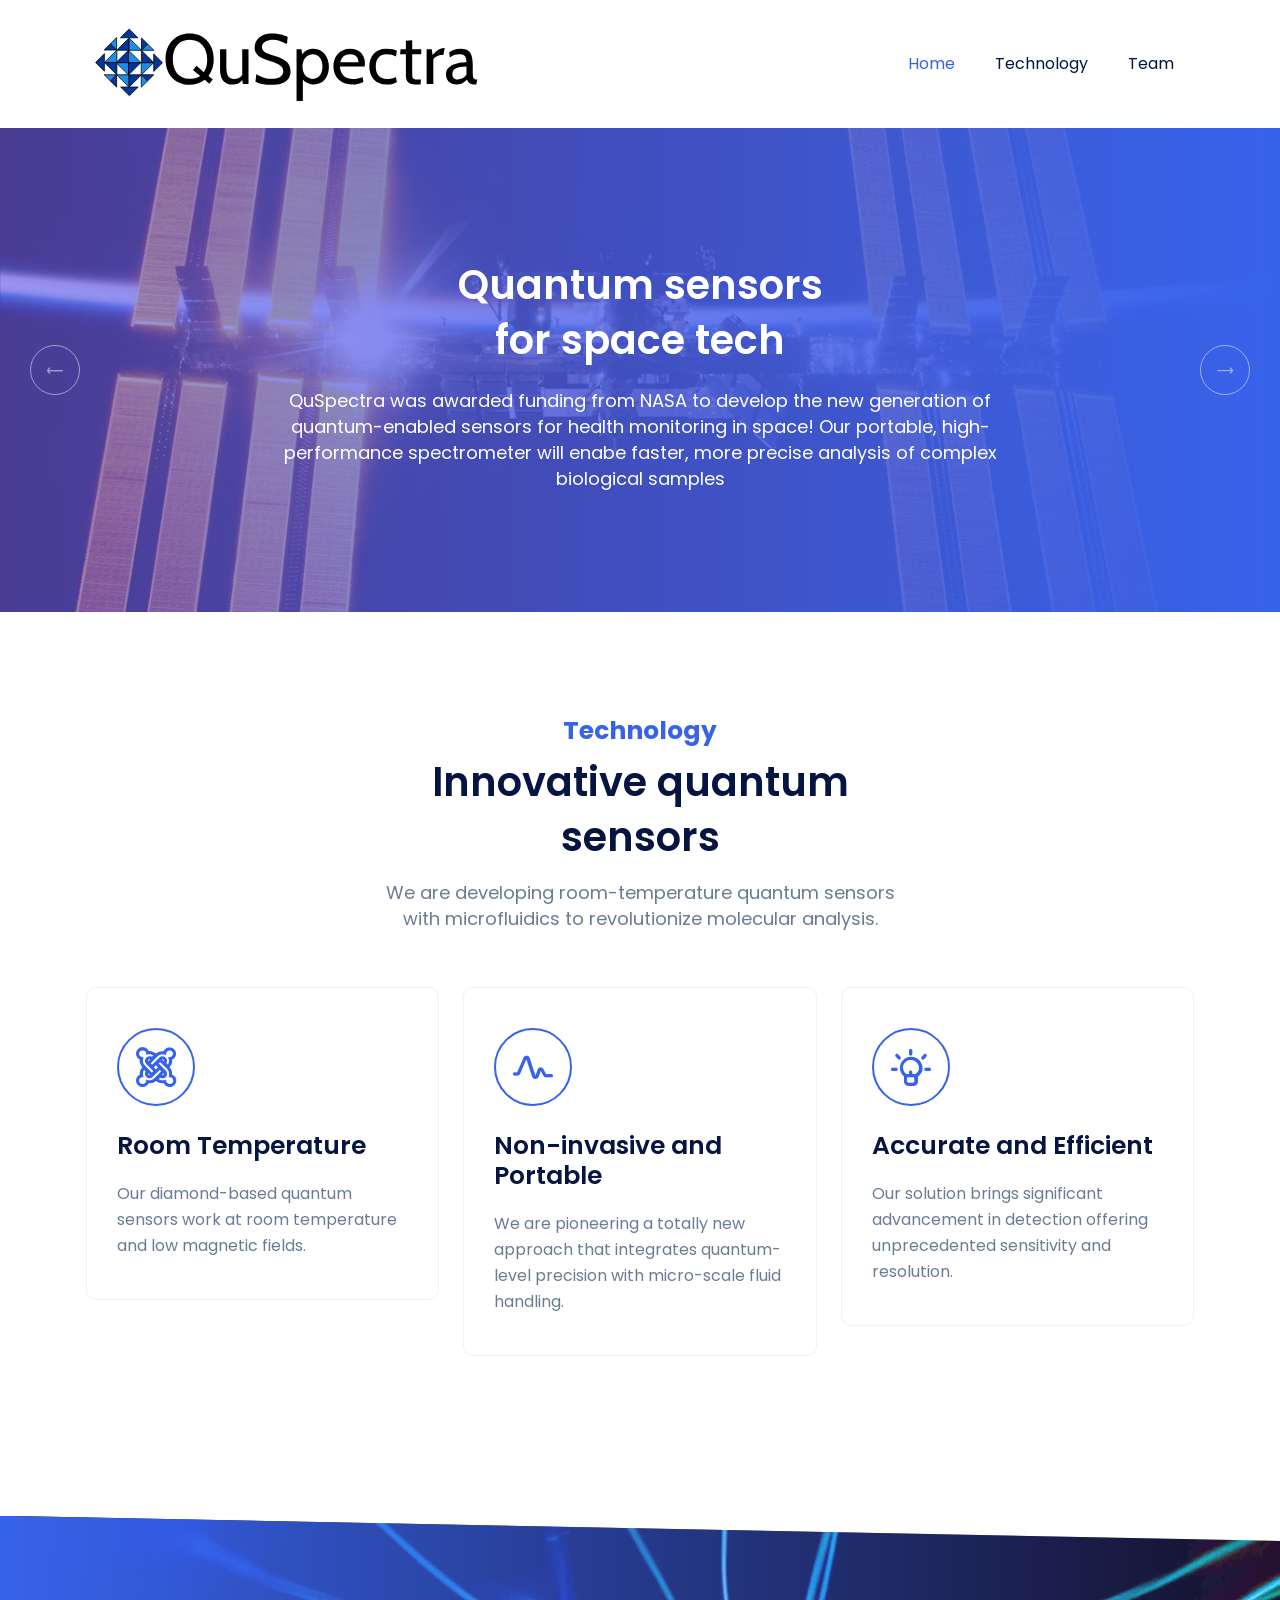
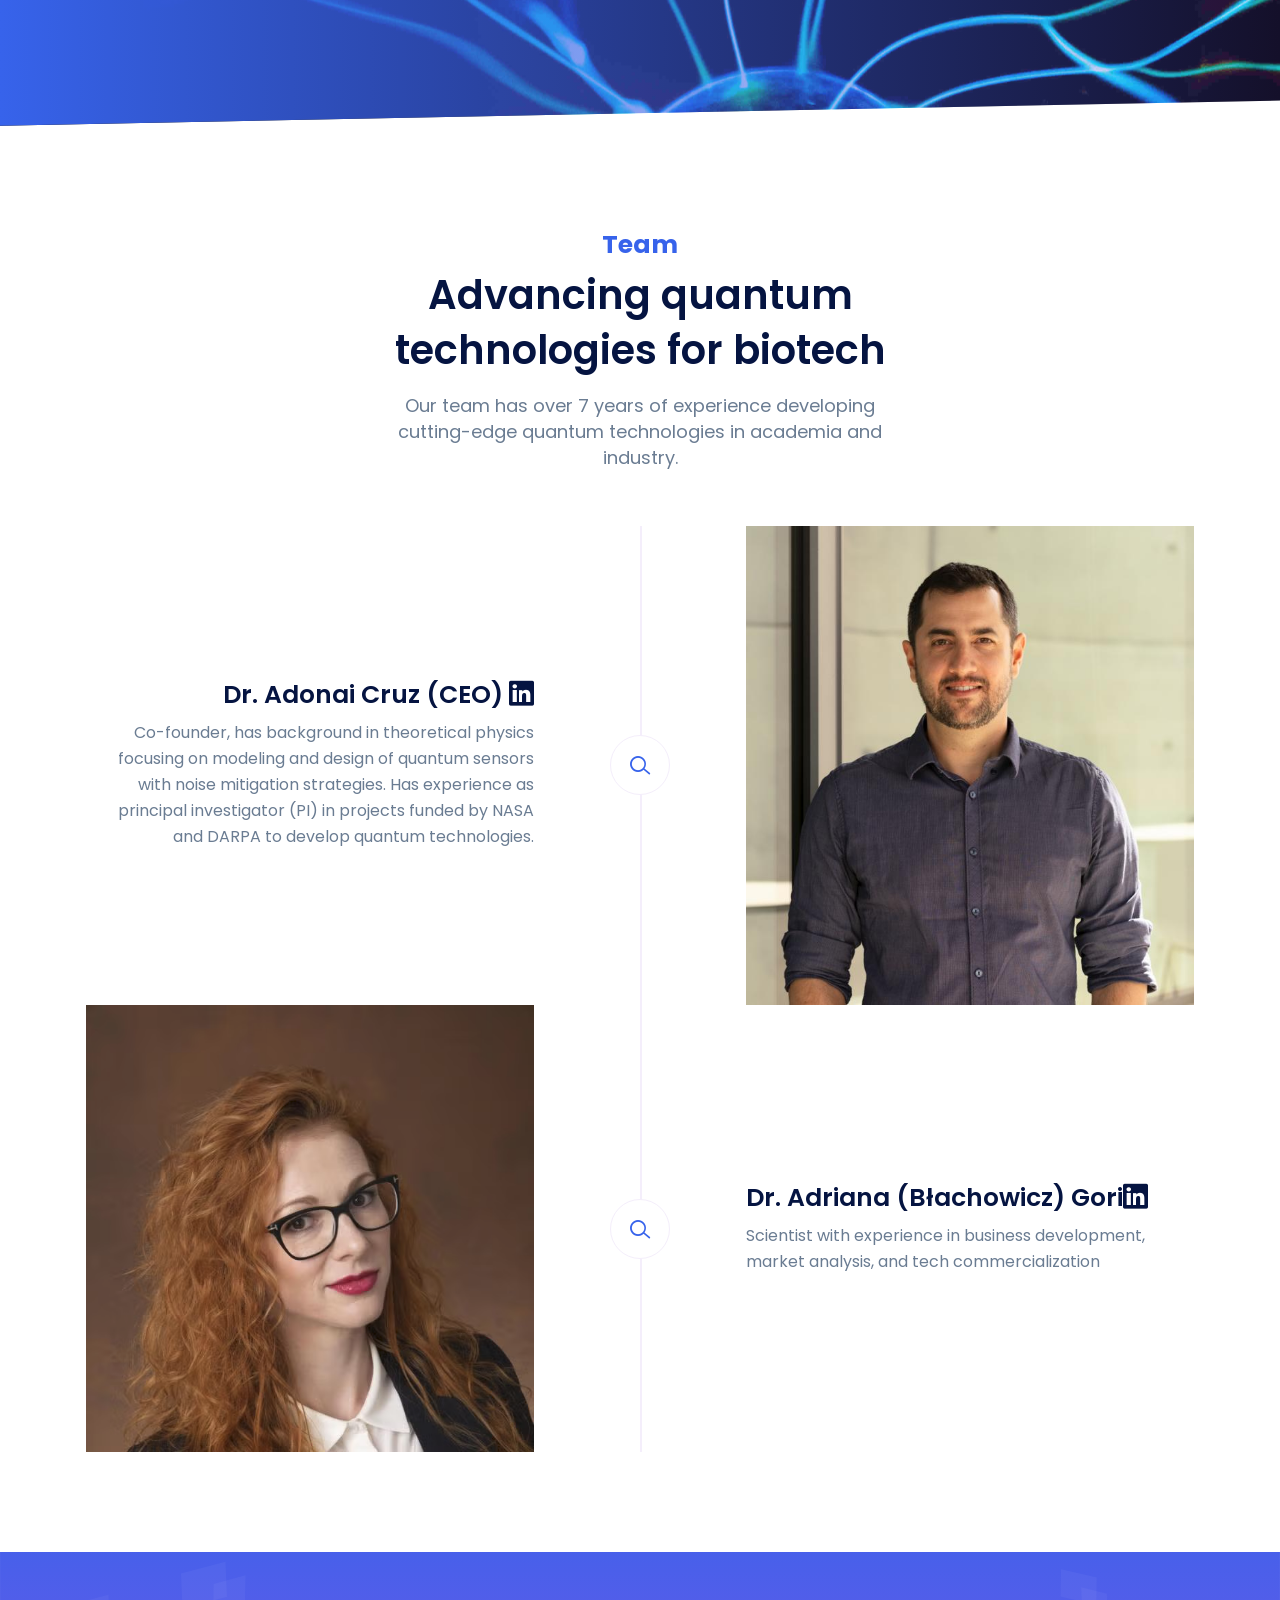
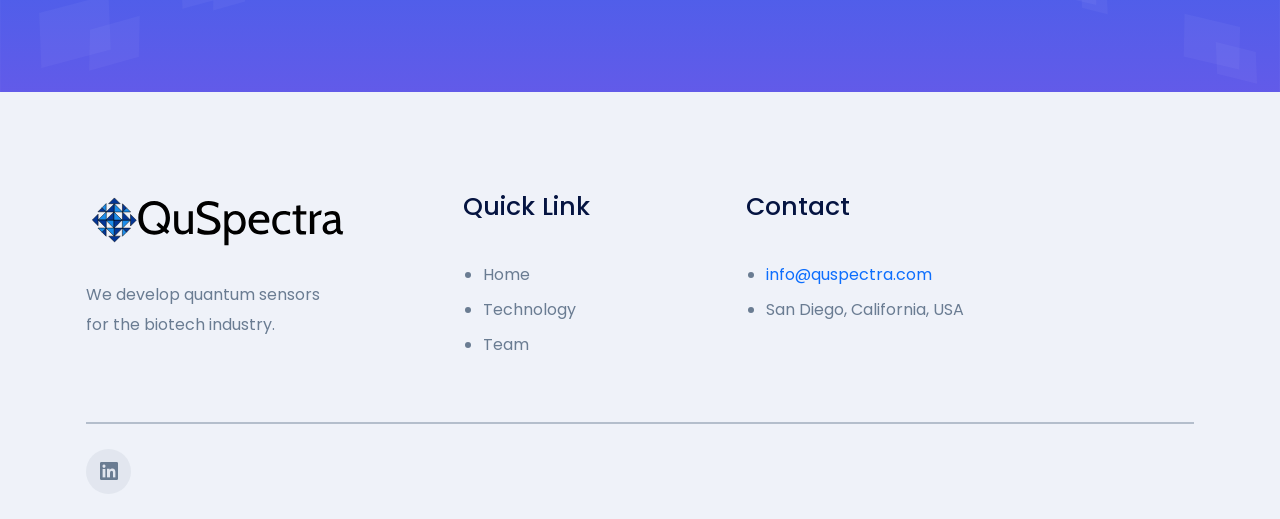
==== commit e0ea71e0: "team update fix" ====
--- a/index.html
+++ b/index.html
@@ -276,32 +276,30 @@
                             </div>
                         </div>
                     </div>
-                
-                   <div class="row align-items-center time-line">
                     <div class="col-12">
                         <div class="single-timeline">
                             <div class="row align-items-center">
-                                <div class="col-lg-5 order-last order-lg-first">
-                                    <div class="timeline-content left-content text-lg-right">
-                                        <div class="box-icon-style">
-                                            <i class="lni lni-search-alt"></i>
-                                        </div>
-                                        <h4 class="mb-10">Dr. Adriana  (Błachowicz) Gori <href="https://www.linkedin.com/in/adrianablachowicz/"  target="_blank" rel="noopener noreferrer"><i class="lni lni-linkedin-original"></i></a></h4>
-                                        <p>Scientist with experience in business development, market analysis, and tech commercialization</p>
-                                        <p></p>
-
-                                    </div>
-                                </div>
-                                <div class="col-lg-2"></div>
                                 <div class="col-lg-5">
                                     <div class="timeline-img">
                                         <img src="assets/img/team/adriana.png" alt="">
                                     </div>
                                 </div>
-                            </div>
-                        </div>
-                    </div>
-                </div>
+                                <div class="col-lg-2"></div>
+                                <div class="col-lg-5">
+                                    <div class="timeline-content right-content text-left">
+                                        <div class="box-icon-style">
+                                            <i class="lni lni-search-alt"></i>
+                                        </div>
+                                        <h4 class="mb-10">Dr. Adriana (Błachowicz) Gori<a href="https://www.linkedin.com/in/adrianablachowicz/"  target="_blank" rel="noopener noreferrer"><i class="lni lni-linkedin-original"></i></a></h4>
+                                        <p>Scientist with experience in business development, market analysis, and tech commercialization</p>
+                                        <p></p>
+
+                                    </div>
+                                </div>
+                            </div>
+                        </div>
+                    </div>
+                   
             </div>
         </section>
 
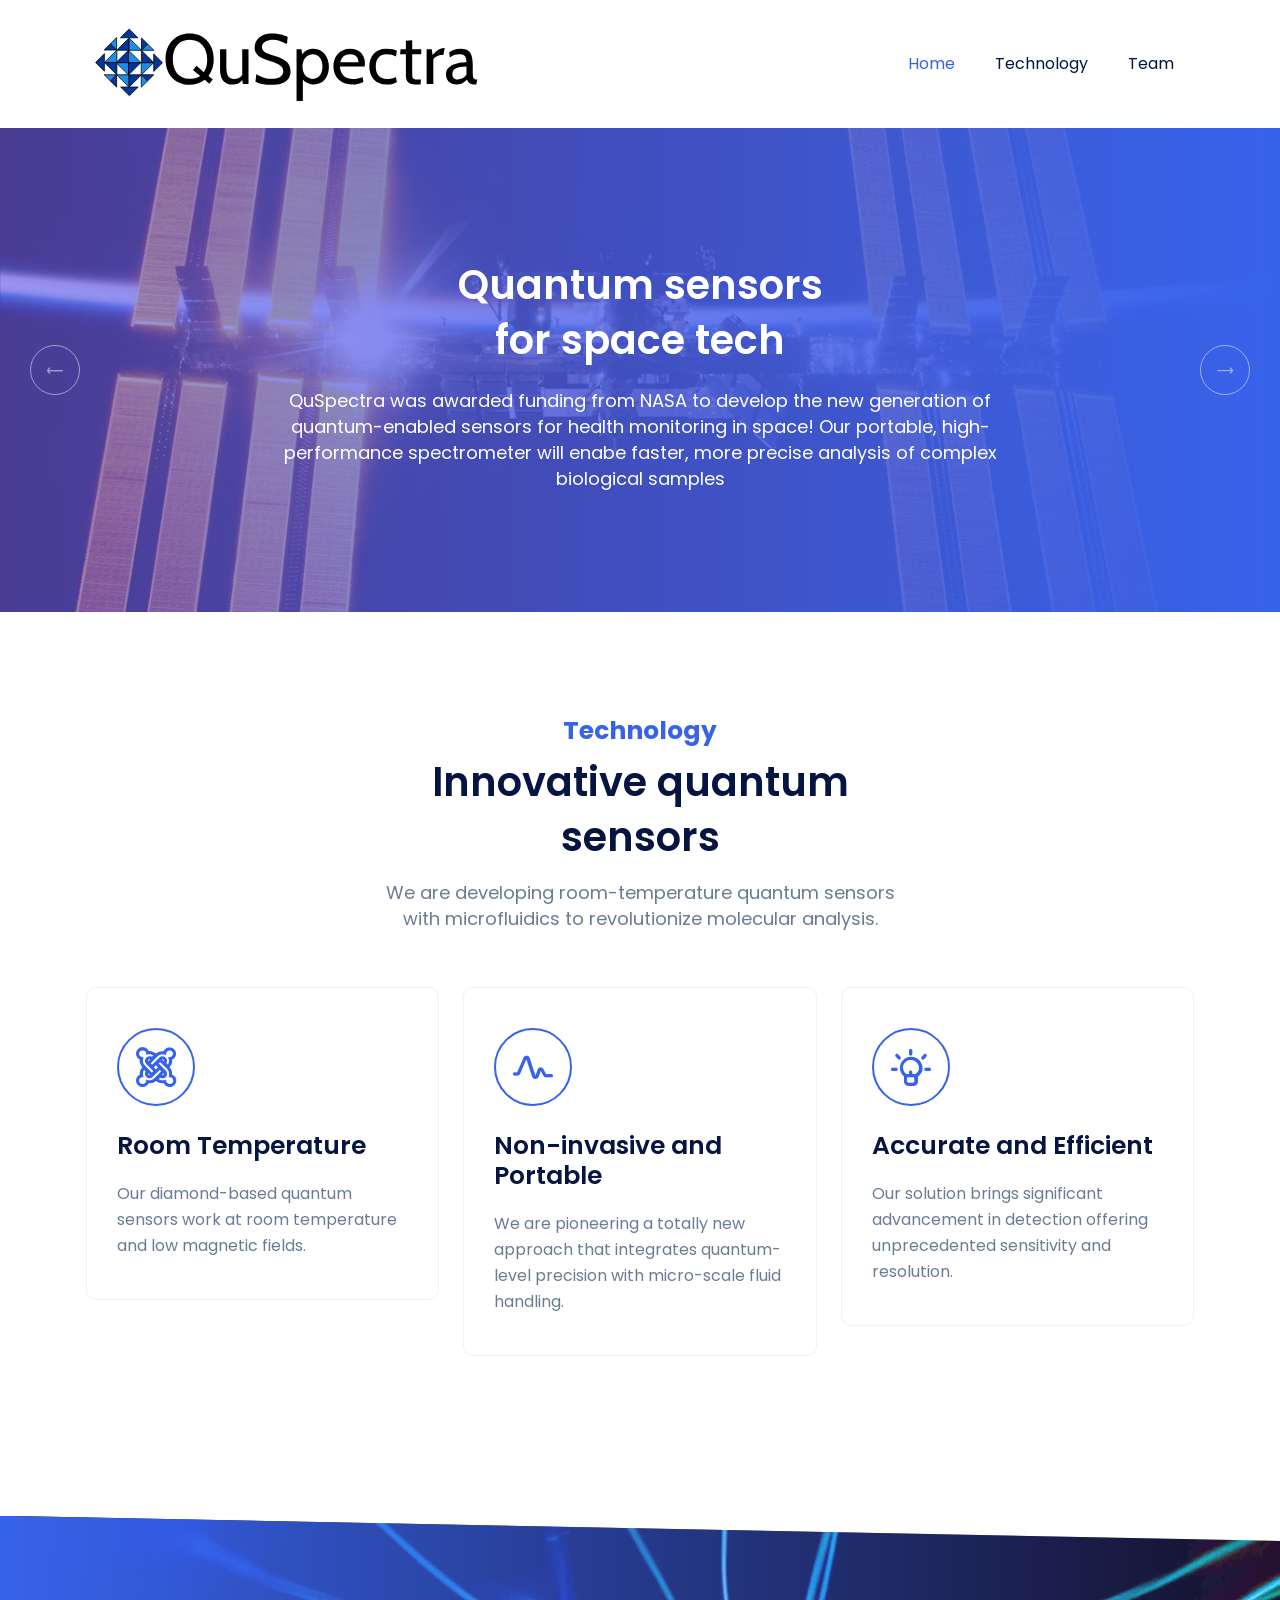
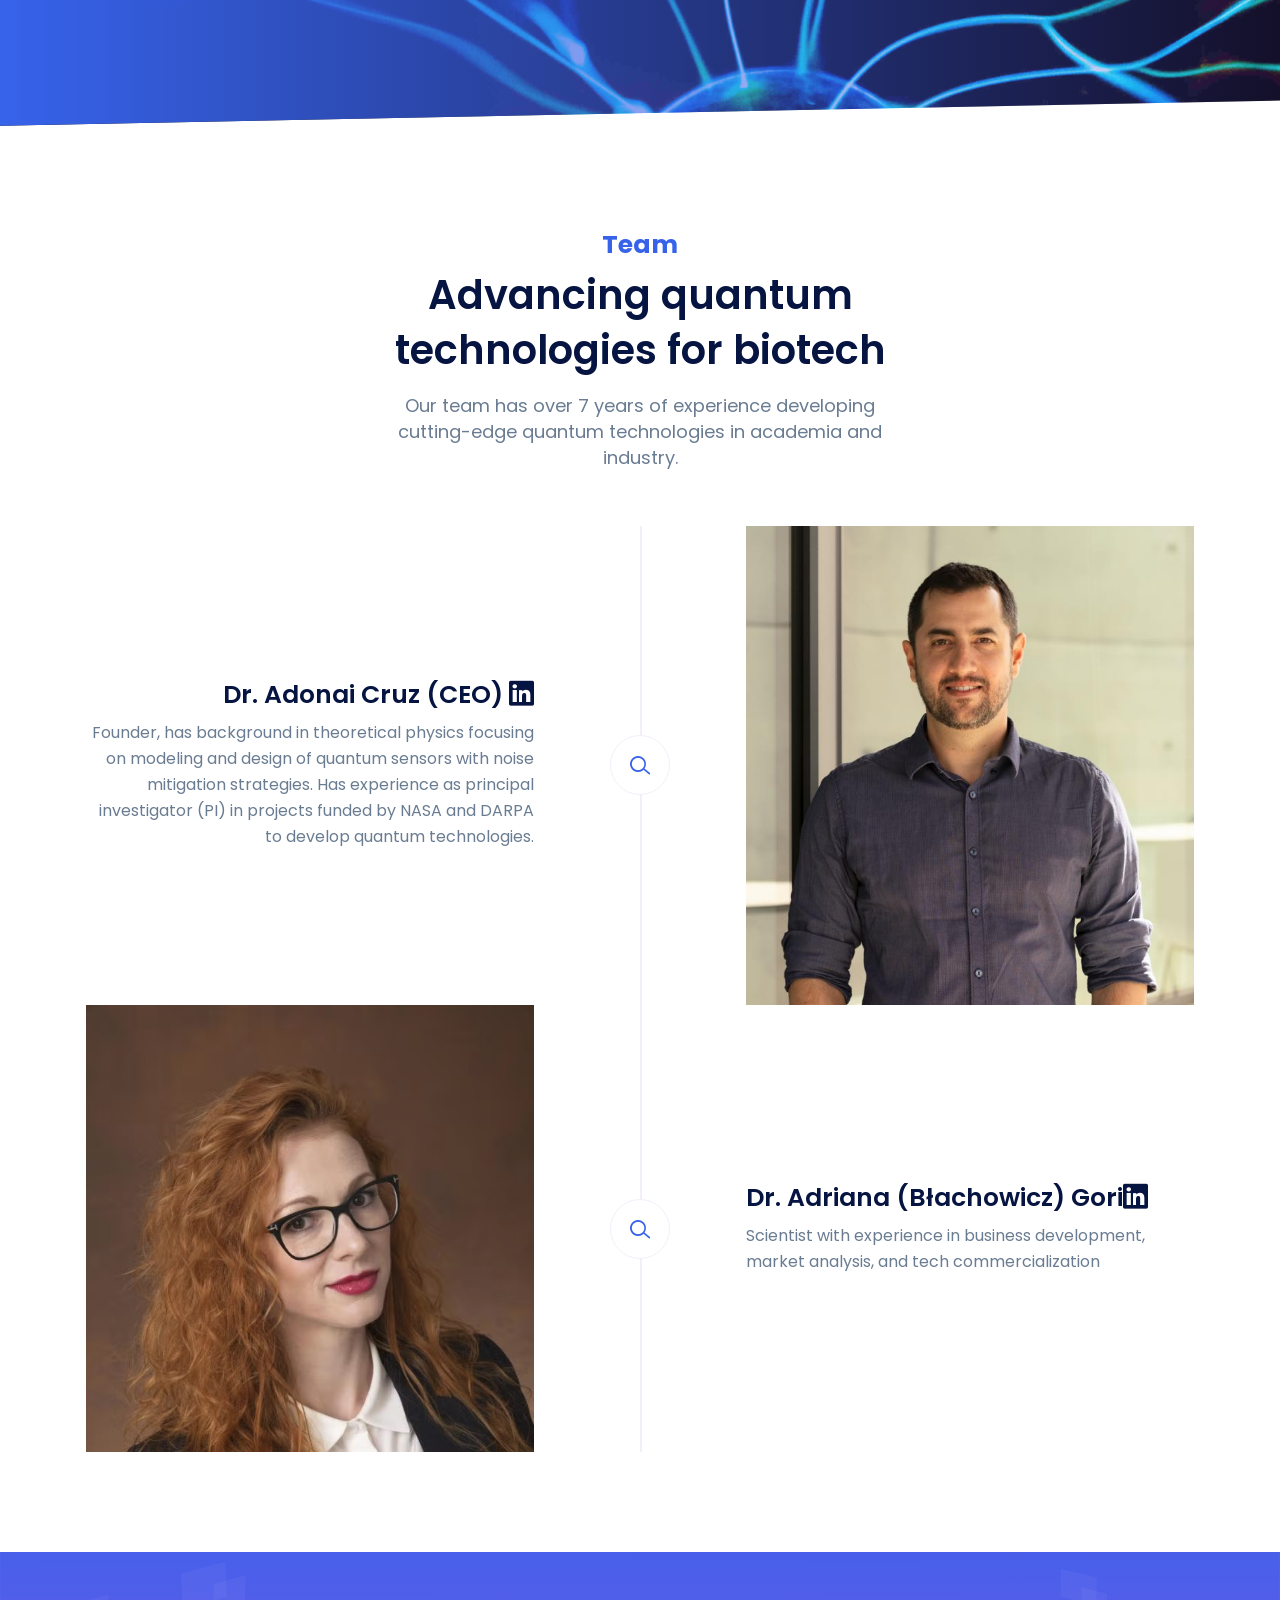
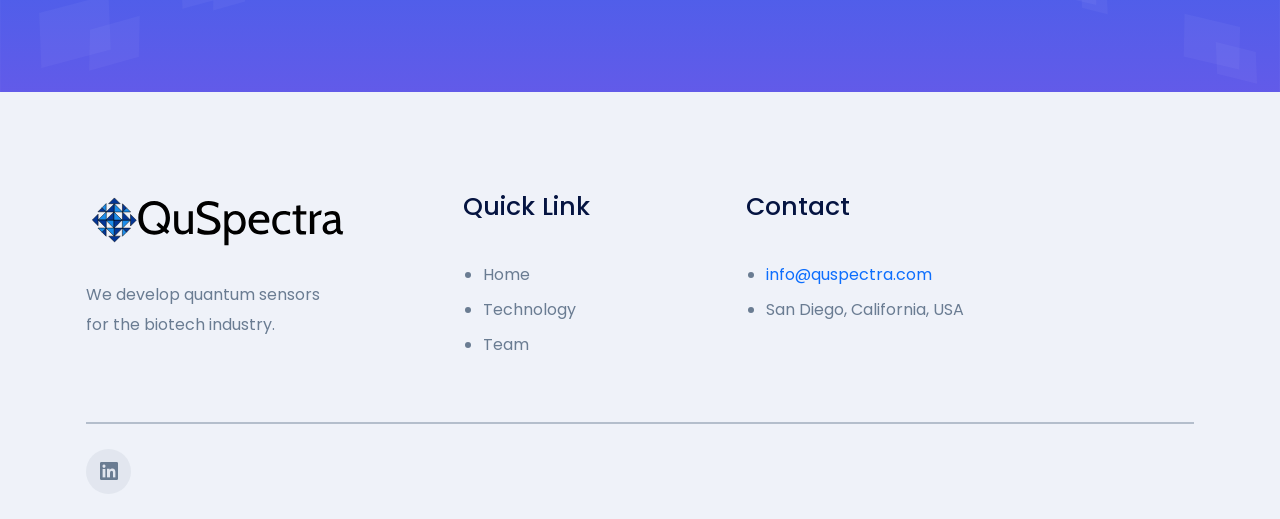
==== commit b01b71d9: "bio fix" ====
--- a/index.html
+++ b/index.html
@@ -262,7 +262,7 @@
                                             <i class="lni lni-search-alt"></i>
                                         </div>
                                         <h4 class="mb-10">Dr. Adonai Cruz (CEO) <a href="https://www.linkedin.com/in/adonai-rodrigues-cruz"  target="_blank" rel="noopener noreferrer"><i class="lni lni-linkedin-original"></i></a></h4>
-                                        <p>Co-founder, has background in theoretical physics focusing on modeling and design of quantum sensors with noise mitigation strategies. Has experience as principal investigator (PI) in projects funded by NASA and DARPA to develop quantum technologies.</p>
+                                        <p>Founder, has background in theoretical physics focusing on modeling and design of quantum sensors with noise mitigation strategies. Has experience as principal investigator (PI) in projects funded by NASA and DARPA to develop quantum technologies.</p>
                                         <p></p>
 
                                     </div>
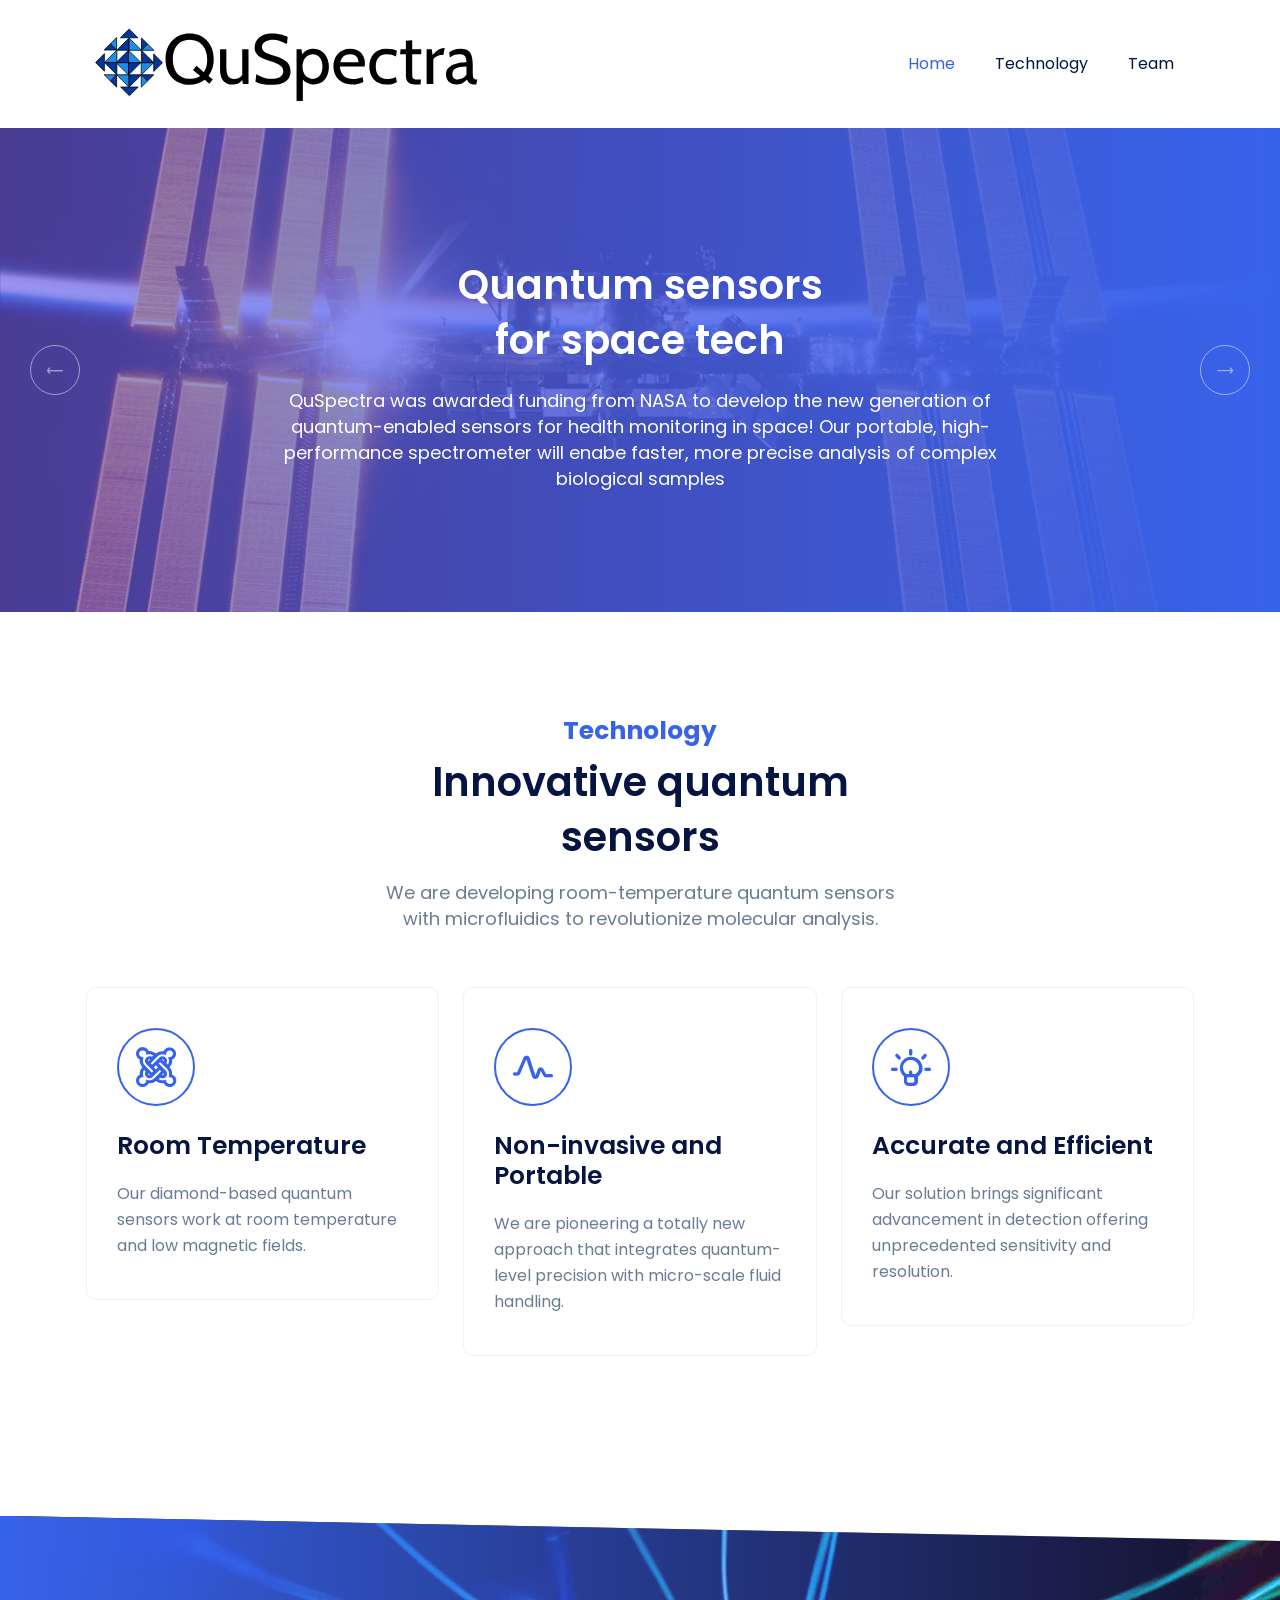
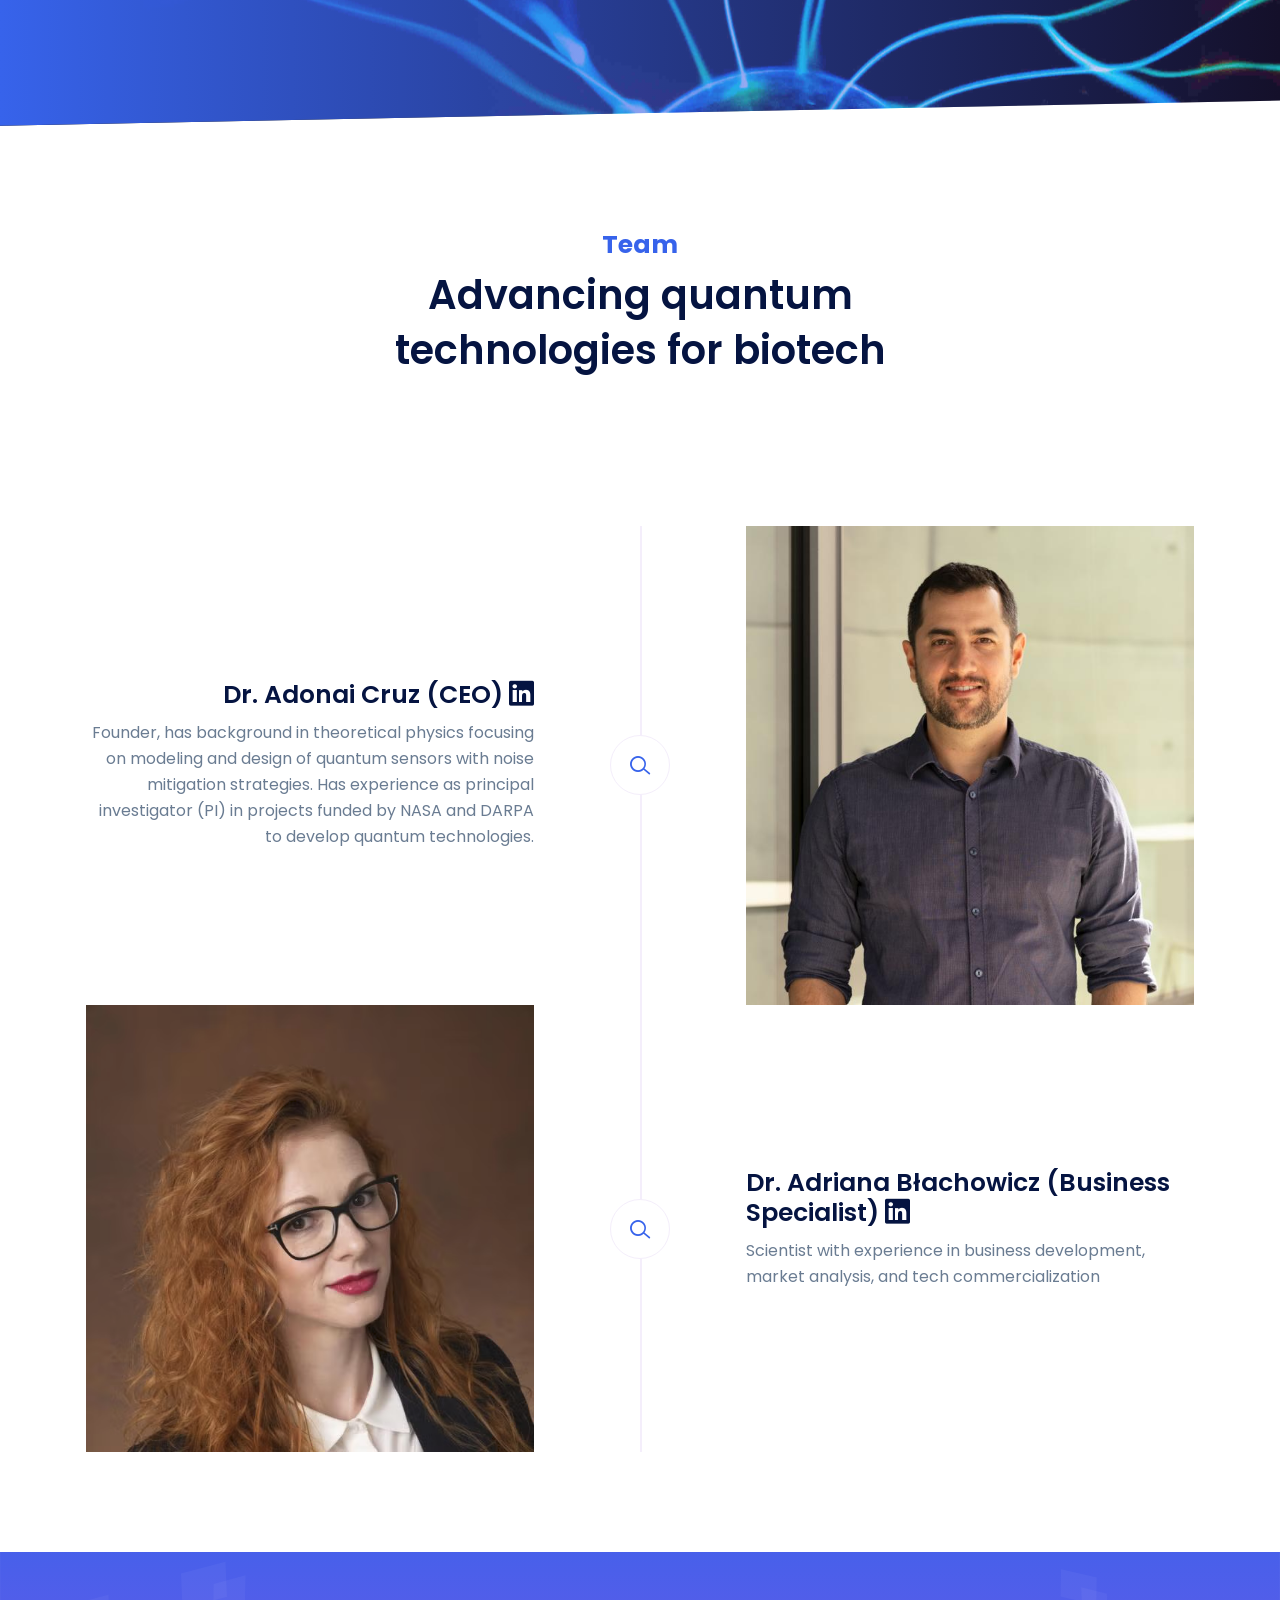
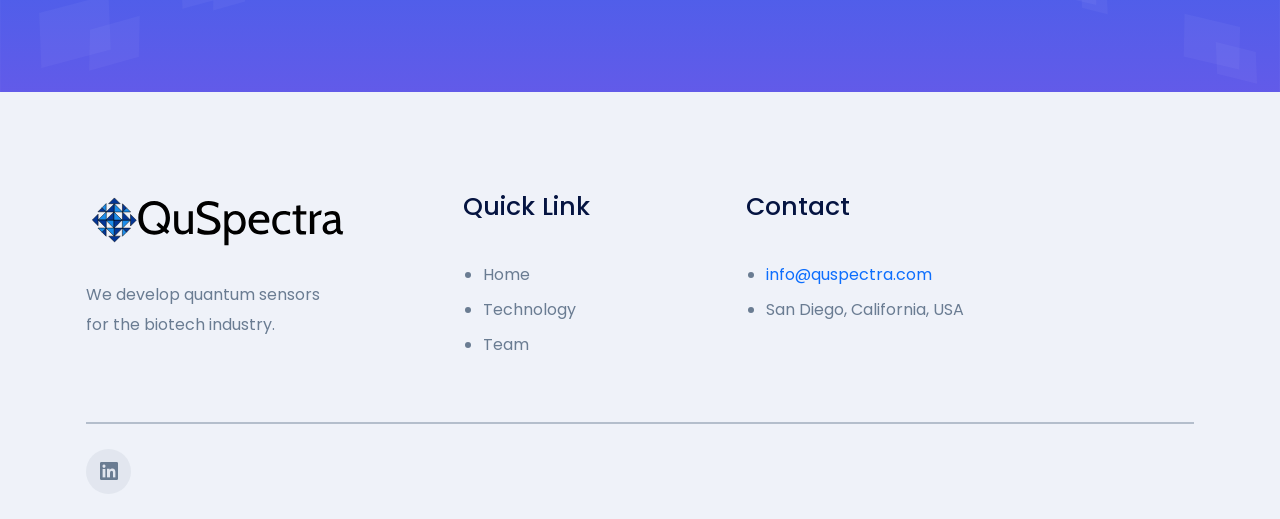
==== commit 7c6f8307: "small team fix" ====
--- a/index.html
+++ b/index.html
@@ -248,7 +248,7 @@
                         <div class="section-title text-center mb-55">
                             <span class="wow fadeInDown" data-wow-delay=".2s">Team</span>
                             <h2 class="wow fadeInUp" data-wow-delay=".4s">Advancing quantum technologies for biotech</h2>
-                            <p class="wow fadeInUp" data-wow-delay=".6s">Our team has over 7 years of experience developing cutting-edge quantum technologies in academia and industry.</p>
+                            <p class="wow fadeInUp" data-wow-delay=".6s">Our team has over a decade of experience developing cutting-edge quantum technologies in academia and industry.</p>
                         </div>
                     </div>
                 </div>
@@ -290,7 +290,7 @@
                                         <div class="box-icon-style">
                                             <i class="lni lni-search-alt"></i>
                                         </div>
-                                        <h4 class="mb-10">Dr. Adriana (Błachowicz) Gori<a href="https://www.linkedin.com/in/adrianablachowicz/"  target="_blank" rel="noopener noreferrer"><i class="lni lni-linkedin-original"></i></a></h4>
+                                        <h4 class="mb-10">Dr. Adriana Błachowicz (Business Specialist) <a href="https://www.linkedin.com/in/adrianablachowicz/"  target="_blank" rel="noopener noreferrer"><i class="lni lni-linkedin-original"></i></a></h4>
                                         <p>Scientist with experience in business development, market analysis, and tech commercialization</p>
                                         <p></p>
 
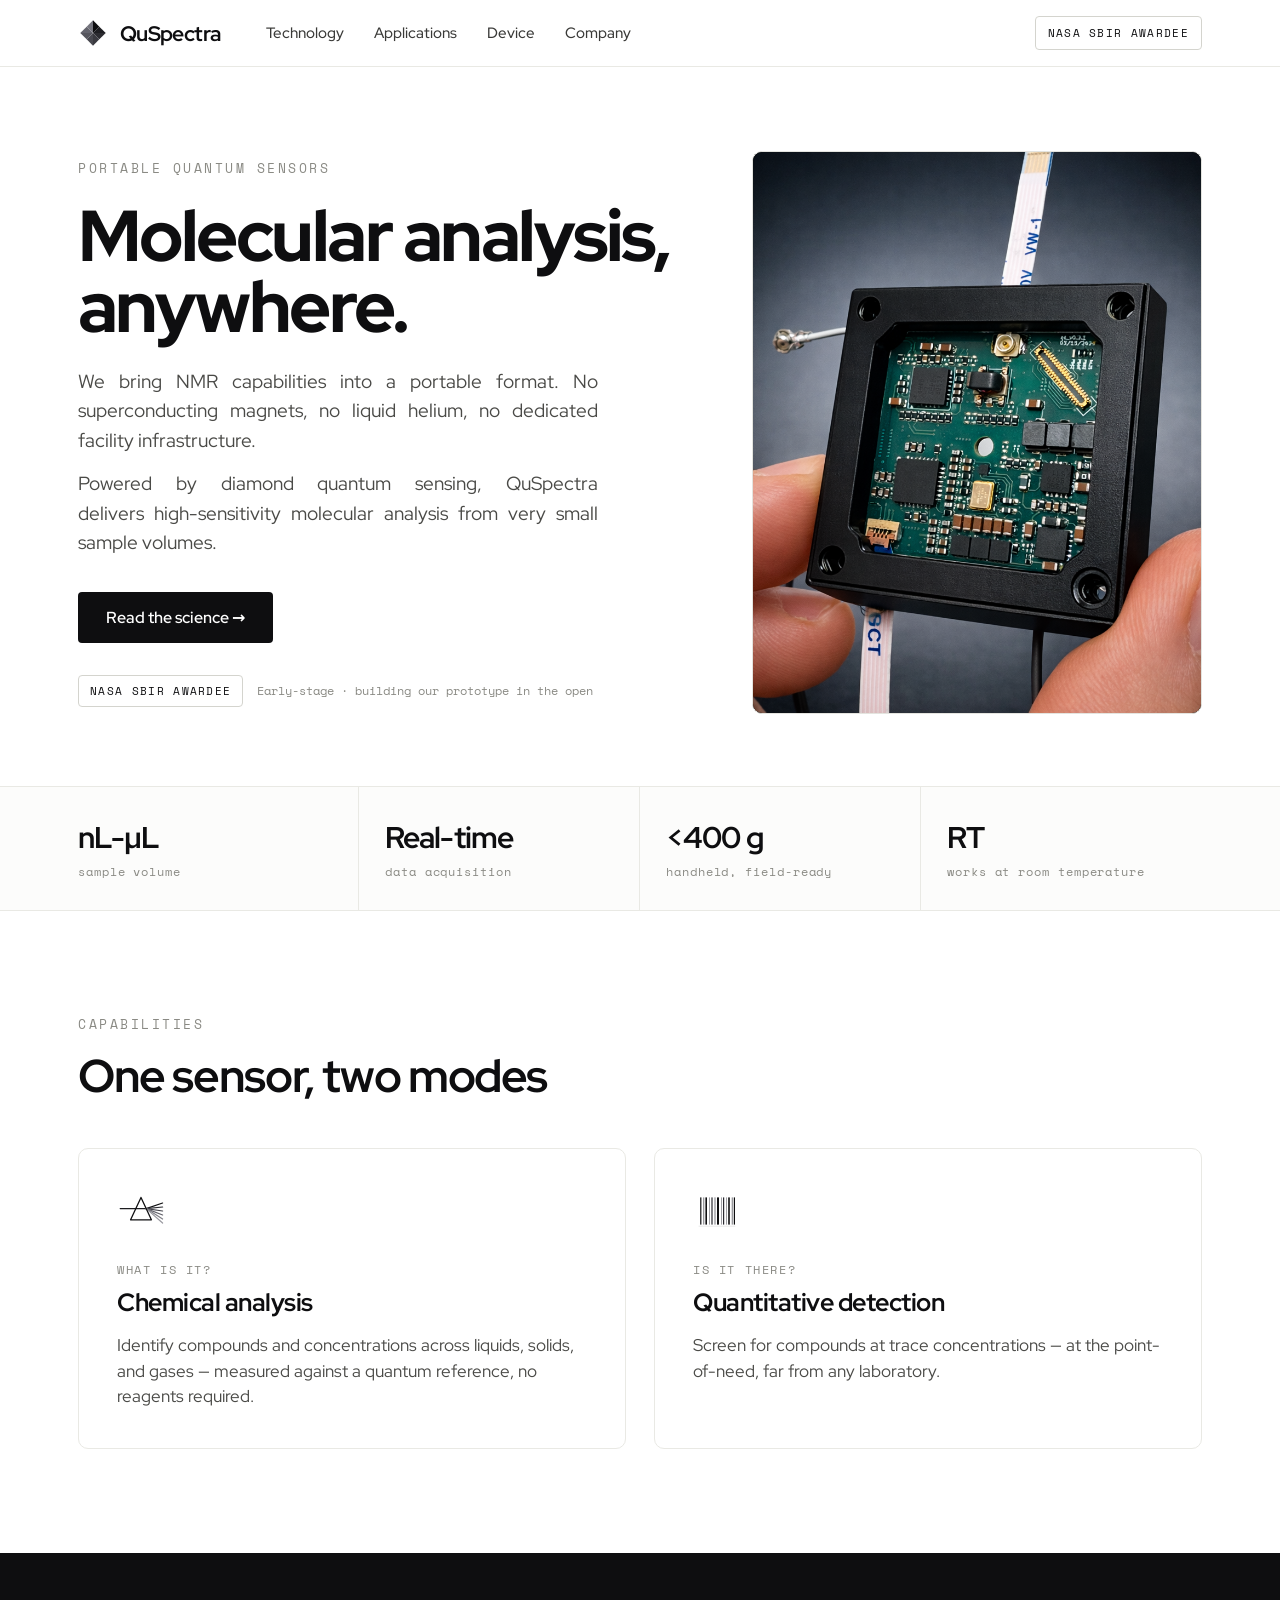
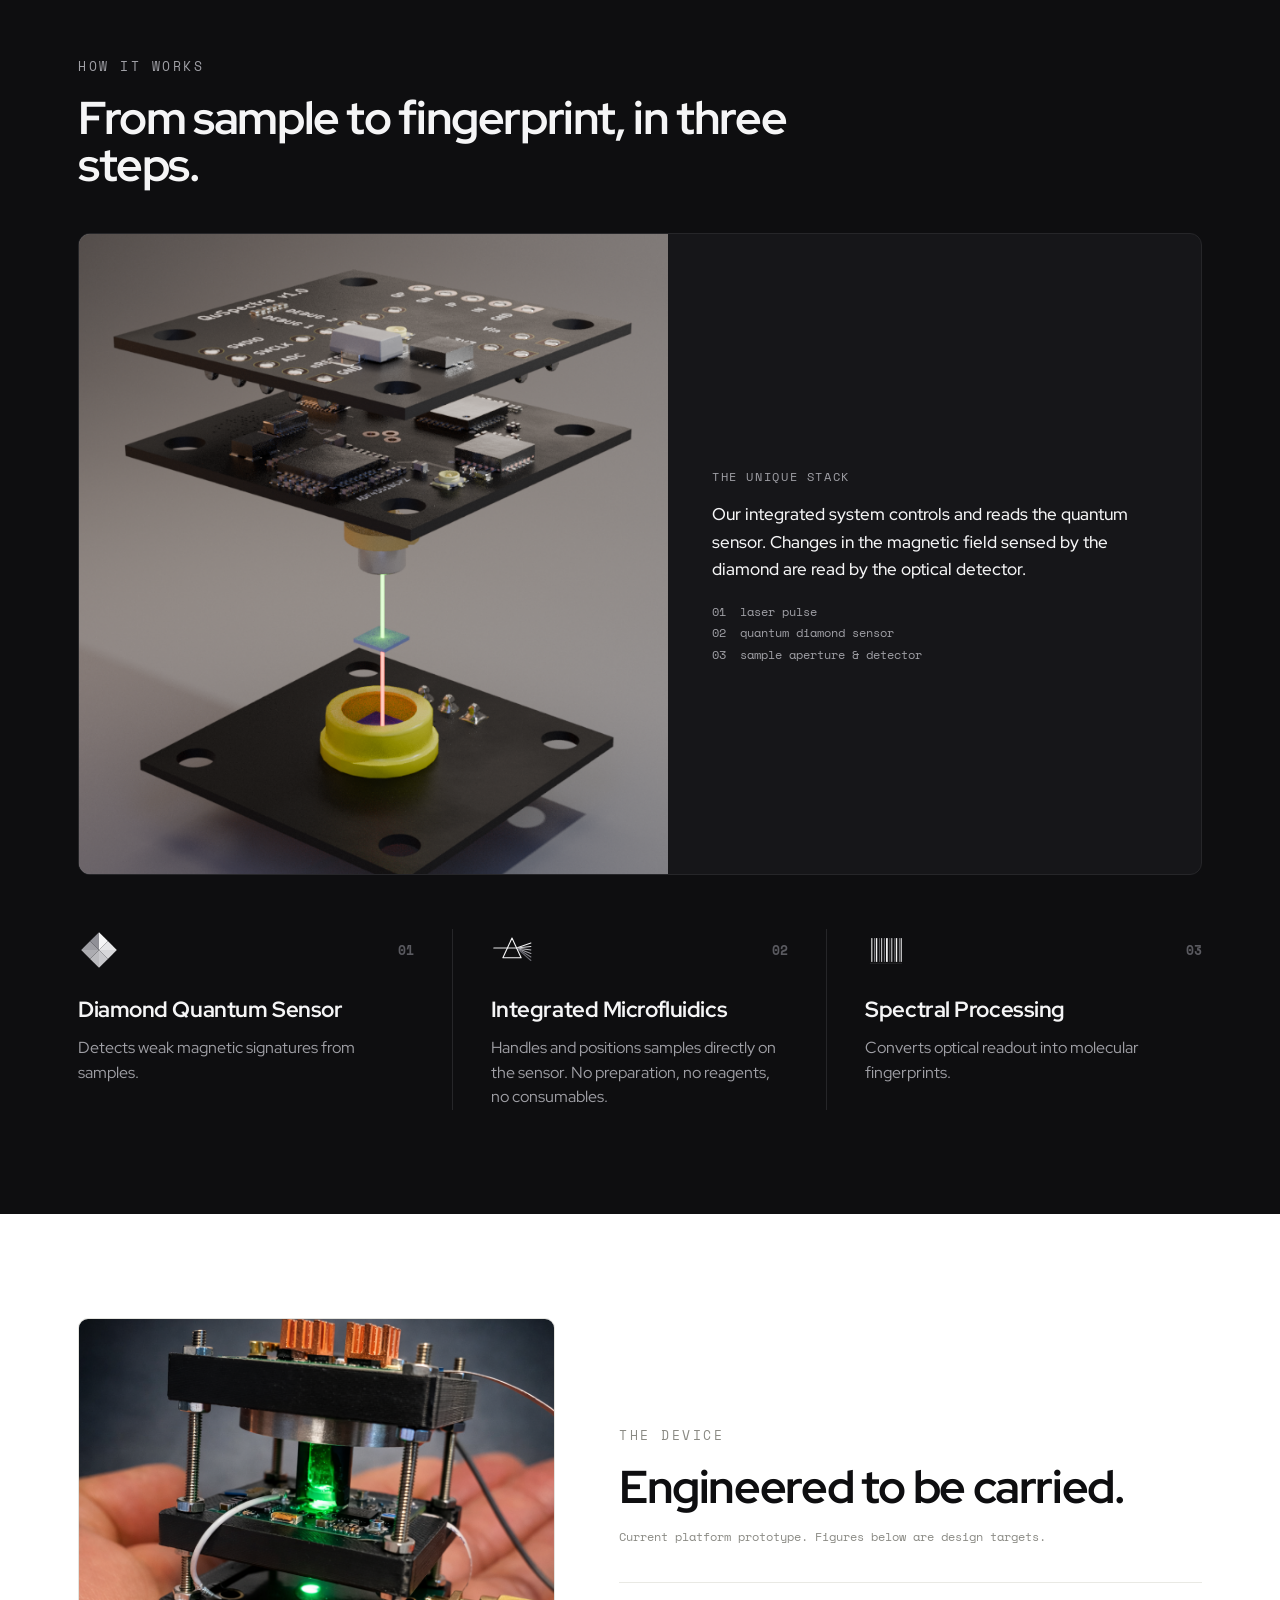
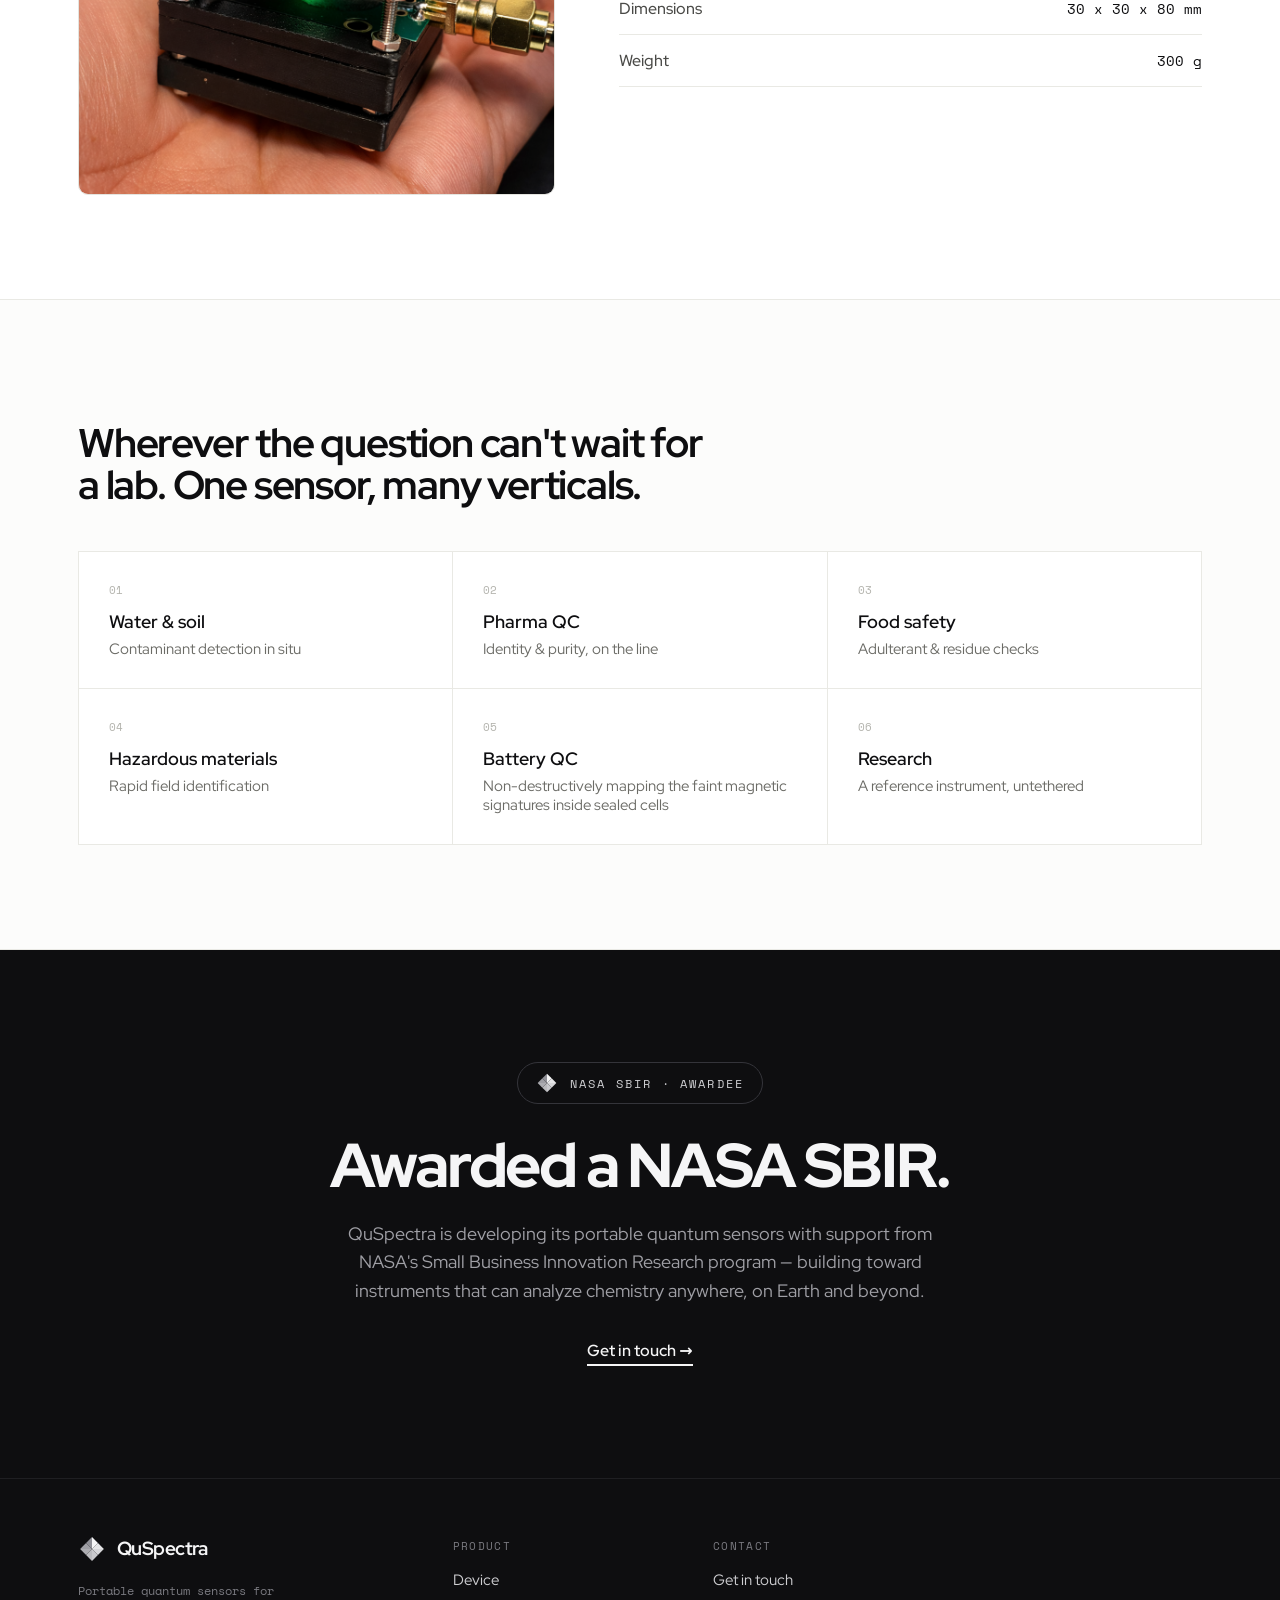
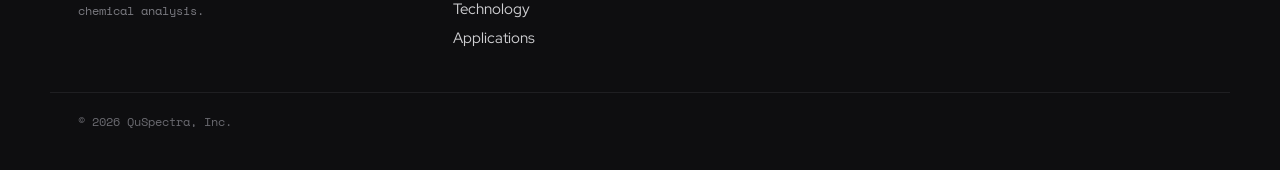
==== commit d22e5907: "initial commit v2" ====
--- a/index.html
+++ b/index.html
@@ -1,390 +1,205 @@
-<!doctype html>
-<html class="no-js" lang="">
-    <head>
-        <meta charset="utf-8">
-        <meta http-equiv="x-ua-compatible" content="ie=edge">
-        <title>QuSpectra</title>
-        <meta name="description" content="">
-        <meta name="viewport" content="width=device-width, initial-scale=1">
-
-		<link rel="shortcut icon" type="image/x-icon" href="assets/img/favicon.png">
-        <!-- Place favicon.ico in the root directory -->
-
-		<!-- ========================= CSS here ========================= -->
-		<link rel="stylesheet" href="assets/css/bootstrap-5.0.0-alpha.min.css">
-        <link rel="stylesheet" href="assets/css/LineIcons.2.0.css">
-		<link rel="stylesheet" href="assets/css/animate.css">
-		<link rel="stylesheet" href="assets/css/main.css">
-    </head>
-    <body>
-        <!--[if lte IE 9]>
-            <p class="browserupgrade">You are using an <strong>outdated</strong> browser. Please <a href="https://browsehappy.com/">upgrade your browser</a> to improve your experience and security.</p>
-        <![endif]-->
-
-        <!-- ========================= preloader start ========================= -->
-            <div class="preloader">
-                <div class="loader">
-                    <div class="ytp-spinner">
-                        <div class="ytp-spinner-container">
-                            <div class="ytp-spinner-rotator">
-                                <div class="ytp-spinner-left">
-                                    <div class="ytp-spinner-circle"></div>
-                                </div>
-                                <div class="ytp-spinner-right">
-                                    <div class="ytp-spinner-circle"></div>
-                                </div>
-                            </div>
-                        </div>
-                    </div>
-                </div>
-            </div>
-        <!-- preloader end -->
-
-        <!-- ========================= header start ========================= -->
-        <header class="header navbar-area bg-white">
-            <div class="container">
-                <div class="row align-items-center">
-                    <div class="col-lg-12">
-                        <nav class="navbar navbar-expand-lg">
-                            <a class="navbar-brand" href="index.html">
-                                <img src="assets/img/logo/logo.svg" alt="Logo">
-                            </a>
-                            <button class="navbar-toggler" type="button" data-toggle="collapse"
-                                data-target="#navbarSupportedContent" aria-controls="navbarSupportedContent"
-                                aria-expanded="false" aria-label="Toggle navigation">
-                                <span class="toggler-icon"></span>
-                                <span class="toggler-icon"></span>
-                                <span class="toggler-icon"></span>
-                            </button>
-
-                            <div class="collapse navbar-collapse sub-menu-bar" id="navbarSupportedContent">
-                                <ul id="nav" class="navbar-nav ml-auto">
-                                    <li class="nav-item">
-                                        <a class="page-scroll active" href="#home">Home</a>
-                                    </li>
-                                    <li class="nav-item">
-                                        <a class="page-scroll" href="#technology">Technology</a>
-                                    </li>
-
-                                    <li class="nav-item">
-                                        <a class="page-scroll" href="#team">Team</a>
-                                    </li>
-                                </ul>
-                            </div> <!-- navbar collapse -->
-                        </nav> <!-- navbar -->
-                    </div>
-                </div> <!-- row -->
-            </div> <!-- container -->
-        
-        </header>
-        <!-- ========================= header end ========================= -->
-
-        <!-- ========================= carousel-section end ========================= -->
-        <section id="home" class="carousel-section-wrapper">
-            <div id="carouselExampleCaptions" class="carousel slide carousel-fade" data-ride="carousel">
-
-                    <div class="carousel-inner">
-                        <div class="carousel-section carousel-item active clip-bg pt-130 pb-100 img-bg "
-                        style="background-image: url('assets/img/carousel/iss.jpg');"  data-bs-interval="4000">
-                        <div class="container">
-                            <div class="row">
-                                <div class="col-xl-8 col-lg-10 mx-auto">
-                                    <div class="carousel-content text-center">
-                                        <div class="section-title">
-                                            <h2 class="text-white">Quantum sensors<br> for space tech</h2>
-                                            <p class="text-white">QuSpectra was awarded funding from NASA to develop the new generation of quantum-enabled sensors for health monitoring in space! Our  portable, high-performance spectrometer will enabe faster, more precise analysis of complex biological samples</p>
-                                        </div>
-                                    </div>
-                                </div>
-                            </div>
-                        </div>
-                    </div>
-
-                    <div class="carousel-section carousel-item  clip-bg pt-130 pb-100 img-bg "
-                        style="background-image: url('assets/img/carousel/1.jpg');"  data-bs-interval="4000">
-                        <div class="container">
-                            <div class="row">
-                                <div class="col-xl-8 col-lg-10 mx-auto">
-                                    <div class="carousel-content text-center">
-                                        <div class="section-title">
-                                            <h2 class="text-white">Quantum sensors <br> for molecular analysis</h2>
-                                            <p class="text-white">We are integrating quantum sensors with microfluidics to develop the next-generation of nanoscale nuclear magnetic resonance (nano-NMR) technology, enabling the identification of molecules within cell-sized samples.</p>
-                                        </div>
-                                        <a href="mailto:info@quspectra.com" class="theme-btn border-btn"> Contact us to know more</a>
-                                    </div>
-                                </div>
-                            </div>
-                        </div>
-                    </div>
-                    <div class="carousel-section carousel-item  clip-bg pt-130 pb-100 img-bg"
-                        style="background-image: url('assets/img/carousel/2.jpg');"  data-bs-interval="4000">
-                        <div class="container">
-                            <div class="row">
-                                <div class="col-xl-8 col-lg-10 mx-auto">
-                                    <div class="carousel-content text-center">
-                                        <div class="section-title">
-                                            <h2 class="text-white">Advancing diagnostics<br> and drug discovery</h2>
-                                            <p class="text-white">Our sensors offer exceptional sensitivity at the quantum level, capable of detecting molecular structures and dynamics with nanoscale precision, leading to highly accurate diagnostics and minimal sample requirements.</p>
-                                        </div>
-                                        <a href="mailto:info@quspectra.com" class="theme-btn border-btn">Contact us to know more</a>
-                                    </div>
-                                </div>
-                            </div>
-                        </div>
-                    </div>
-                </div>
-                <a class="carousel-control carousel-control-prev" href="#carouselExampleCaptions" role="button"
-                    data-slide="prev">
-                    <span class="carousel-control-prev-icon" aria-hidden="true"><i class="lni lni-arrow-left"></i></span>
-                    <span class="sr-only">Previous</span>
-                </a>
-                <a class="carousel-control carousel-control-next" href="#carouselExampleCaptions" role="button"
-                    data-slide="next">
-                    <span class="carousel-control-next-icon" aria-hidden="true"><i class="lni lni-arrow-right"></i></span>
-                    <span class="sr-only">Next</span>
-                </a>
-            </div>
-        </section>
-        <!-- ========================= carousel-section end ========================= -->
-
-
-        <!-- ========================= technology section start ========================= -->
-        <section id="technology" class="feature-section pt-100">
-            <div class="container">
-                <div class="row">
-                    <div class="col-xl-6 col-lg-7 col-md-9 mx-auto">
-                        <div class="section-title text-center mb-55">
-                            <span class="wow fadeInDown" data-wow-delay=".2s">Technology</span>
-                            
-                            <h2 class="wow fadeInUp" data-wow-delay=".4s">Innovative quantum sensors</h2>
-
-                            <p class="wow fadeInUp" data-wow-delay=".6s">We are developing room-temperature quantum sensors with microfluidics to revolutionize molecular analysis. </p>
-                        </div>
-                    </div>
-                </div>
-
-                <div class="row">
-                    <div class="col-lg-4 col-md-6">
-                        <div class="feature-box box-style">
-                            <div class="feature-icon box-icon-style">
-                                <i class="lni lni-joomla"></i>
-                            </div>
-                            <div class="box-content-style feature-content">
-                                <h4>Room Temperature</h4>
-                                <p>Our diamond-based quantum sensors work at room temperature and low magnetic fields.</p>
-                            </div>
-                        </div>
-                    </div>
-                    <div class="col-lg-4 col-md-6">
-                        <div class="feature-box box-style">
-                            <div class="feature-icon box-icon-style">
-                                <i class="lni lni-pulse"></i>
-                            </div>
-                            <div class="box-content-style feature-content">
-                                <h4>Non-invasive and Portable</h4>
-                                <p>We are pioneering a totally new approach that integrates quantum-level precision with micro-scale fluid handling.</p>
-                            </div>
-                        </div>
-                    </div>
-                    <div class="col-lg-4 col-md-6">
-                        <div class="feature-box box-style">
-                            <div class="feature-icon box-icon-style">
-                                <i class="lni lni-invention"></i>
-                            </div>
-                            <div class="box-content-style feature-content">
-                                <h4>Accurate and Efficient</h4>
-                                <p>Our solution brings significant advancement in detection offering unprecedented sensitivity and resolution.</p>
-                            </div>
-                        </div>
-                    </div>
-                </div>
-            </div>
-        </section>
-
-        <!-- ========================= news section start ========================= -->
-        <!-- <section id="news" class="feature-section pt-100">
-            <div class="container">
-                <div class="row">
-                    <div class="col-xl-6 col-lg-7 col-md-9 mx-auto">
-                        <div class="section-title text-center mb-55">
-                            <span class="wow fadeInDown" data-wow-delay=".2s">News</span>
-                        </div>
-                    </div>
-                </div>
-
-                <div class="row">
-                   <div class="col-lg-5 col-md-6">
-                        <div class="feature-box box-style">
-                            <div class="news-header">
-                                <img  class="img-news" src="assets/img/diamond_slab.jpg" alt="">
-                                <h4>QuSpectra receives NASA SBIR award</h4>
-                            </div>
-                            <div class="box-content-style feature-content">
-                               <u>2025-07-07</u>
-                                <p align="justify"><i>San Diego, CA.</i> QuSpectra is awarded NASA SBIR Phase I grant to develop high-sensitivity quantum spectrometer for autonomous biological analysis in the space station. The technology also have applications in the pharmaceutical
-industry for drug development and molecular analysis. By offering a portable, high-performance spectrometer, we aim to provide a transformative solution for these industries, enabling faster, more precise analysis of complex biological and environmental samples.</p>
-                        </div>
-                    </div>
-                </div>
-               Our  portable, high-performance spectrometer will enabe faster, more precise analysis of complex biological samples
-            </div>
-        </section> -->
-        <!-- ========================= portfolio-section start ========================= -->
-        <section id="portfolio" class="portfolio-section pt-130">
-            <section id="portfolio" class="contact-section cta-bg img-bg pt-110 pb-100" style="background-image: url('assets/img/carousel/3.jpg');">
-                <div class="container">
-                    <div class="row align-items-center">
-                    </div>
-                </div>
-            </section>
-        </section>
-
-
-        <!-- ========================= team-section start ========================= -->
-        <section id="team" class="process-section pt-100 pb-100">
-            <div class="container">
-                <div class="row">
-                    <div class="col-xl-6 col-lg-7 col-md-9 mx-auto">
-                        <div class="section-title text-center mb-55">
-                            <span class="wow fadeInDown" data-wow-delay=".2s">Team</span>
-                            <h2 class="wow fadeInUp" data-wow-delay=".4s">Advancing quantum technologies for biotech</h2>
-                            <p class="wow fadeInUp" data-wow-delay=".6s">Our team has over a decade of experience developing cutting-edge quantum technologies in academia and industry.</p>
-                        </div>
-                    </div>
-                </div>
-                <div class="row align-items-center time-line">
-                    <div class="col-12">
-                        <div class="single-timeline">
-                            <div class="row align-items-center">
-                                <div class="col-lg-5 order-last order-lg-first">
-                                    <div class="timeline-content left-content text-lg-right">
-                                        <div class="box-icon-style">
-                                            <i class="lni lni-search-alt"></i>
-                                        </div>
-                                        <h4 class="mb-10">Dr. Adonai Cruz (CEO) <a href="https://www.linkedin.com/in/adonai-rodrigues-cruz"  target="_blank" rel="noopener noreferrer"><i class="lni lni-linkedin-original"></i></a></h4>
-                                        <p>Founder, has background in theoretical physics focusing on modeling and design of quantum sensors with noise mitigation strategies. Has experience as principal investigator (PI) in projects funded by NASA and DARPA to develop quantum technologies.</p>
-                                        <p></p>
-
-                                    </div>
-                                </div>
-                                <div class="col-lg-2"></div>
-                                <div class="col-lg-5">
-                                    <div class="timeline-img">
-                                        <img src="assets/img/team/adonai.jpg" alt="">
-                                    </div>
-                                </div>
-                            </div>
-                        </div>
-                    </div>
-                    <div class="col-12">
-                        <div class="single-timeline">
-                            <div class="row align-items-center">
-                                <div class="col-lg-5">
-                                    <div class="timeline-img">
-                                        <img src="assets/img/team/adriana.png" alt="">
-                                    </div>
-                                </div>
-                                <div class="col-lg-2"></div>
-                                <div class="col-lg-5">
-                                    <div class="timeline-content right-content text-left">
-                                        <div class="box-icon-style">
-                                            <i class="lni lni-search-alt"></i>
-                                        </div>
-                                        <h4 class="mb-10">Dr. Adriana Błachowicz (Business Specialist) <a href="https://www.linkedin.com/in/adrianablachowicz/"  target="_blank" rel="noopener noreferrer"><i class="lni lni-linkedin-original"></i></a></h4>
-                                        <p>Scientist with experience in business development, market analysis, and tech commercialization</p>
-                                        <p></p>
-
-                                    </div>
-                                </div>
-                            </div>
-                        </div>
-                    </div>
-                   
-            </div>
-        </section>
-
-        <!-- ========================= subscribe-section start ========================= -->
-        <section class="subscribe-section pt-70 pb-70 img-bg" style="background-image: url('assets/img/bg/common-bg.svg')">
-            <div class="container">
-                <div class="row align-items-center">
-                    
-            </div>
-        </section>
-        <!-- ========================= subscribe-section end ========================= -->
-
-        <!-- ========================= footer start ========================= -->
-        <footer class="footer pt-100">
-            <div class="container">
-                <div class="row">
-                    <div class="col-xl-3 col-lg-3 col-md-6">
-                        <div class="footer-widget mb-60 wow fadeInLeft" data-wow-delay=".2s">
-                            <a href="#home"><img class="logo mb-30" src="assets/img/logo/logo.svg" alt="logo" style="width: 100%;"></a>
-                            <p class="mb-30 footer-desc">We develop quantum sensors for the biotech industry.</p>
-                        </div>
-                    </div>
-                    <div class="col-xl-3 offset-xl-1 col-lg-2 col-md-6">
-                        <div class="footer-widget mb-60 wow fadeInUp" data-wow-delay=".4s">
-                            <h4>Quick Link</h4>
-                            <ul class="footer-links">
-                                <li>
-                                    <a href="#home">Home</a>
-                                </li>
-                                <li>
-                                    <a href="#technology">Technology</a>
-                                </li>
-                                <li>
-                                    <a href="#team">Team</a>
-                                </li> 
-                              
-                            </ul>
-                        </div>
-                    </div>
-                  
-                    <div class="col-xl-3 col-lg-3 col-md-6">
-                        <div class="footer-widget mb-60 wow fadeInRight" data-wow-delay=".8s">
-                            <h4>Contact</h4>
-                            <ul class="footer-contact">
-                                
-                                <li>
-                                    <p><a href="mailto:info@quspectra.com">info@quspectra.com</a></p>
-                                </li>
-                                <li>
-                                    <p>San Diego, California, USA</p>
-                                </li>
-                            </ul>
-                        </div>
-                    </div>
-                </div>
-
-                <div class="copyright-area">
-                    <div class="row align-items-center">
-                        <div class="col-md-6">
-                             <div class="footer-social-links">
-                                <ul class="d-flex">
-                                    <!-- <li><a href="javascript:void(0)"><i class="lni lni-facebook-original"></i></a></li>
-                                    <li><a href="javascript:void(0)"><i class="lni lni-twitter-original"></i></a></li> -->
-                                    <li><a href="https://linkedin.com/company/quspectra"><i class="lni lni-linkedin-original"></i></a></li>
-                                </ul>
-                            </div>
-                        </div>
-                      
-                    </div>
-                </div>
-            </div>
-        </footer>
-        <!-- ========================= footer end ========================= -->
-
-
-        <!-- ========================= scroll-top ========================= -->
-        <a href="#" class="scroll-top">
-            <i class="lni lni-arrow-up"></i>
-        </a>
-        
-		<!-- ========================= JS here ========================= -->
-		<script src="assets/js/bootstrap.bundle-5.0.0.alpha-min.js"></script>
-        <script src="assets/js/count-up.min.js"></script>
-        <script src="assets/js/wow.min.js"></script>
-        <script src="assets/js/imagesloaded.min.js"></script>
-		<script src="assets/js/main.js"></script>
-    </body>
-</html>
+<!DOCTYPE html>
+<html lang="en">
+<head>
+  <meta charset="utf-8">
+  <meta name="viewport" content="width=device-width, initial-scale=1">
+  <title>QuSpectra — Portable quantum sensors</title>
+  <meta name="description" content="QuSpectra builds portable quantum sensors that identify chemicals and biomarkers in seconds — quantum spectroscopy in a device that fits in one hand. NASA SBIR awardee.">
+  <link rel="icon" type="image/svg+xml" href="icons/facet.svg">
+  <link rel="preconnect" href="https://fonts.googleapis.com">
+  <link rel="preconnect" href="https://fonts.gstatic.com" crossorigin>
+  <link href="https://fonts.googleapis.com/css2?family=Red+Hat+Display:wght@400;500;600;700;800&family=Space+Mono:wght@400;700&display=swap" rel="stylesheet">
+  <link rel="stylesheet" href="styles.css">
+</head>
+<body>
+
+  <!-- NAV -->
+  <header class="nav">
+    <div class="wrap nav-inner">
+      <a href="#top" class="brand">
+        <img src="icons/facet.svg" alt="QuSpectra mark" width="30" height="30">
+        <span class="brand-name">QuSpectra</span>
+      </a>
+      <nav class="nav-links">
+        <a href="#technology">Technology</a>
+        <a href="#applications">Applications</a>
+        <a href="#device">Device</a>
+        <a href="#company">Company</a>
+      </nav>
+      <span class="nav-badge">NASA SBIR Awardee</span>
+    </div>
+  </header>
+
+  <!-- HERO -->
+  <section id="top" class="wrap hero">
+    <div>
+      <div class="kicker">Portable quantum sensors</div>
+      <h1>Molecular analysis,<br>anywhere.</h1>
+      <p class="lede">
+        We bring NMR capabilities into a portable format. No superconducting magnets,
+        no liquid helium, no dedicated facility infrastructure.
+      </p>
+      <p class="lede">
+        Powered by diamond quantum sensing, QuSpectra delivers high-sensitivity
+        molecular analysis from very small sample volumes.
+      </p>
+      <div class="hero-cta"><a href="#technology" class="btn">Read the science &rarr;</a></div>
+      <div class="hero-tags">
+        <span class="tag">NASA SBIR awardee</span>
+        <span class="tag-note">Early-stage &middot; building our prototype in the open</span>
+      </div>
+    </div>
+    <div class="hero-media">
+      <div class="media-frame">
+        <img src="assets/device-front.png" alt="QuSpectra prototype, laser illuminated, held in hand">
+      </div>
+    </div>
+  </section>
+
+  <!-- STATS -->
+  <section class="stats">
+    <div class="wrap stats-grid">
+      <div class="stat"><div class="stat-num">nL-µL</div><div class="stat-label">sample volume</div></div>
+      <div class="stat"><div class="stat-num">Real-time</div><div class="stat-label">data acquisition</div></div>
+      <div class="stat"><div class="stat-num">&lt;400 g</div><div class="stat-label">handheld, field-ready</div></div>
+      <div class="stat"><div class="stat-num">RT</div><div class="stat-label">works at room temperature</div></div>
+    </div>
+  </section>
+
+  <!-- CAPABILITIES -->
+  <section id="applications" class="wrap section">
+    <div class="kicker">Capabilities</div>
+    <h2 class="section-title">One sensor, two modes</h2>
+    <div class="caps-grid">
+      <div class="card">
+        <img class="icon" src="icons/prism.svg" alt="">
+        <div class="eyebrow">What is it?</div>
+        <h3>Chemical analysis</h3>
+        <p>Identify compounds and concentrations across liquids, solids, and gases — measured against a quantum reference, no reagents required.</p>
+      </div>
+      <div class="card">
+        <img class="icon" src="icons/spectrum.svg" alt="">
+        <div class="eyebrow">Is it there?</div>
+        <h3>Quantitative detection</h3>
+        <p>Screen for compounds at trace concentrations — at the point-of-need, far from any laboratory.</p>
+      </div>
+    </div>
+  </section>
+
+  <!-- TECHNOLOGY BAND -->
+  <section id="technology" class="tech">
+    <div class="wrap section">
+      <div class="kicker">How it works</div>
+      <h2 class="section-title">From sample to fingerprint, in three steps.</h2>
+      <div class="tech-card">
+        <div class="img-wrap">
+          <img src="assets/exploded.png" alt="QuSpectra optical stack, exploded view showing the beam path through the vapor cell">
+        </div>
+        <div class="tech-text">
+          <div class="eyebrow">The unique stack</div>
+          <p>Our integrated system controls and reads the quantum sensor. Changes in the magnetic field sensed by the diamond are read by the optical detector.</p>
+          <p class="legend">01&nbsp;&nbsp;laser pulse<br>02&nbsp;&nbsp;quantum diamond sensor<br>03&nbsp;&nbsp;sample aperture &amp; detector</p>
+        </div>
+      </div>
+      <div class="steps">
+        <div class="step">
+          <div class="step-head"><img src="icons/facet-white.svg" alt=""><span class="step-no">01</span></div>
+          <h3>Diamond Quantum Sensor</h3>
+          <p>Detects weak magnetic signatures from samples.</p>
+        </div>
+        <div class="step">
+          <div class="step-head"><img src="icons/prism-white.svg" alt=""><span class="step-no">02</span></div>
+          <h3>Integrated Microfluidics</h3>
+          <p>Handles and positions samples directly on the sensor. No preparation, no reagents, no consumables.</p>
+        </div>
+        
+        <div class="step">
+          <div class="step-head"><img src="icons/spectrum-white.svg" alt=""><span class="step-no">03</span></div>
+          <h3>Spectral Processing</h3>
+          <p>Converts optical readout into molecular fingerprints.</p>
+        </div>
+      </div>
+    </div>
+  </section>
+
+  <!-- DEVICE -->
+  <section id="device" class="wrap section device">
+    <div class="device-img">
+      <img src="assets/device-glow.png" alt="QuSpectra sensor module,">
+
+    </div>
+    <div>
+      <div class="kicker">The device</div>
+      <h2 class="section-title">Engineered to be carried.</h2>
+      <p class="device-note">Current platform prototype. Figures below are design targets.</p>
+      <div class="spec-table">
+        <div class="spec-row"><span>Dimensions</span><span class="val"> 30 x 30 x 80 mm</span></div>
+        <div class="spec-row"><span>Weight</span><span class="val">300 g</span></div>
+      </div>
+    </div>
+  </section>
+
+  <!-- APPLICATIONS -->
+  <section class="apps">
+    <div class="wrap section">
+      <h2 class="section-title">Wherever the question can't wait for a lab. One sensor, many verticals.</h2>
+      <div class="apps-grid">
+        <div class="app"><div class="app-no">01</div><div class="app-name">Water &amp; soil</div><div class="app-desc">Contaminant detection in situ</div></div>
+        <div class="app"><div class="app-no">02</div><div class="app-name">Pharma QC</div><div class="app-desc">Identity &amp; purity, on the line</div></div>
+        <div class="app"><div class="app-no">03</div><div class="app-name">Food safety</div><div class="app-desc">Adulterant &amp; residue checks</div></div>
+        <div class="app"><div class="app-no">04</div><div class="app-name">Hazardous materials</div><div class="app-desc">Rapid field identification</div></div>
+        <div class="app"><div class="app-no">05</div><div class="app-name">Battery QC</div><div class="app-desc">Non-destructively mapping the faint magnetic signatures inside sealed cells</div></div>
+        <div class="app"><div class="app-no">06</div><div class="app-name">Research</div><div class="app-desc">A reference instrument, untethered</div></div>
+
+      </div>
+    </div>
+  </section>
+
+  <!-- CTA -->
+  <section id="cta" class="cta">
+    <div class="cta-inner">
+      <div class="cta-badge">
+        <img src="icons/facet-white.svg" alt="">
+        <span>NASA SBIR &middot; Awardee</span>
+      </div>
+      <h2>Awarded a NASA SBIR.</h2>
+      <p>QuSpectra is developing its portable quantum sensors with support from NASA's Small Business Innovation Research program — building toward instruments that can analyze chemistry anywhere, on Earth and beyond.</p>
+      <a href="mailto:info@quspectra.com" class="link-underline">Get in touch &rarr;</a>
+    </div>
+  </section>
+
+  <!-- FOOTER -->
+  <footer id="company" class="footer">
+    <div class="footer-top">
+      <div class="footer-brand">
+        <div class="footer-brand-row">
+          <img src="icons/facet-white.svg" alt="QuSpectra mark">
+          <span>QuSpectra</span>
+        </div>
+        <p>Portable quantum sensors for chemical analysis.</p>
+      </div>
+      <div class="footer-col">
+        <div class="col-title">Product</div>
+        <a href="#device">Device</a>
+        <a href="#technology">Technology</a>
+        <a href="#applications">Applications</a>
+      </div>
+      <!-- <div class="footer-col">
+        <div class="col-title">Company</div>
+        <a href="#">About</a>
+        <a href="#">Research</a>
+        <a href="#">Careers</a>
+      </div> -->
+      <div class="footer-col">
+        <div class="col-title">Contact</div>
+        <a href="mailto:info@quspectra.com">Get in touch</a>
+        <!-- <a href="#">Press</a> -->
+      </div>
+    </div>
+    <div class="footer-bottom">
+      <span>© 2026 QuSpectra, Inc.</span>
+    </div>
+  </footer>
+
+</body>
+</html>
--- a/styles.css
+++ b/styles.css
@@ -0,0 +1,222 @@
+/* QuSpectra — landing page styles */
+:root{
+  --ink:#0e0e10;
+  --paper:#ffffff;
+  --soft:#fcfcfb;
+  --muted:#4a4a47;
+  --faint:#8a8a84;
+  --line:#e9e9e4;
+  --line2:#e4e4df;
+  --max:1180px;
+}
+*{ box-sizing:border-box; }
+html{ -webkit-text-size-adjust:100%; }
+body{
+  margin:0;
+  font-family:'Red Hat Display',system-ui,sans-serif;
+  color:var(--ink);
+  background:var(--paper);
+  -webkit-font-smoothing:antialiased;
+}
+a{ text-decoration:none; color:inherit; }
+img{ display:block; }
+h1,h2,h3,p{ margin:0; }
+::selection{ background:var(--ink); color:#fff; }
+
+.wrap{ max-width:var(--max); margin:0 auto; padding-left:28px; padding-right:28px; }
+.mono{ font-family:'Space Mono',ui-monospace,monospace; }
+.kicker{
+  font-family:'Space Mono',monospace; font-size:12.5px; letter-spacing:0.2em;
+  text-transform:uppercase; color:var(--faint);
+}
+
+/* Buttons */
+.btn{
+  display:inline-block; background:var(--ink); color:#fff; font-weight:600; font-size:16px;
+  padding:15px 28px; border-radius:4px; transition:background .15s ease;
+}
+.btn:hover{ background:#26262a; }
+.link-underline{
+  display:inline-block; font-weight:600; font-size:16px; padding-bottom:3px;
+  border-bottom:2px solid currentColor;
+}
+
+/* NAV */
+.nav{
+  position:sticky; top:0; z-index:50;
+  background:rgba(255,255,255,0.86); backdrop-filter:blur(10px);
+  border-bottom:1px solid var(--line);
+}
+.nav-inner{ display:flex; align-items:center; gap:28px; padding-top:16px; padding-bottom:16px; }
+.brand{ display:flex; align-items:center; gap:12px; flex:none; }
+.brand img{ width:30px; height:30px; }
+.brand-name{ font-weight:700; font-size:21px; letter-spacing:-0.03em; }
+.nav-links{ display:flex; gap:30px; margin-left:18px; font-size:15px; font-weight:500; color:#3a3a38; }
+.nav-links a:hover{ color:var(--ink); }
+.nav-badge{
+  margin-left:auto; font-family:'Space Mono',monospace; font-size:11px; letter-spacing:0.12em;
+  text-transform:uppercase; border:1px solid #d4d4ce; border-radius:4px; padding:8px 12px; color:var(--ink);
+  white-space:nowrap;
+}
+
+/* HERO */
+.hero{ display:grid; grid-template-columns:1.15fr 0.85fr; gap:64px; align-items:center;
+  padding-top:84px; padding-bottom:72px; }
+.hero h1{ font-weight:800; font-size:clamp(44px,5.6vw,82px); line-height:1.0;
+  letter-spacing:-0.035em; margin-top:22px; }
+
+.lede {
+  font-size: 19px;
+  line-height: 1.55;
+  color: var(--muted);
+  max-width: 520px;
+  margin-top: 24px;
+text-align: justify;
+  text-wrap: pretty;          /* avoids orphaned last words */
+  hyphens: auto;  
+
+}
+.lede + .lede {
+  margin-top: 14px;   /* tighter gap between the two lede paragraphs */
+}
+
+
+.hero-cta{ margin-top:34px; }
+.hero-tags{ margin-top:32px; display:flex; align-items:center; gap:14px; flex-wrap:wrap; }
+.tag{ font-family:'Space Mono',monospace; font-size:11px; letter-spacing:0.12em; text-transform:uppercase;
+  border:1px solid #d4d4ce; border-radius:4px; padding:7px 11px; color:var(--ink); }
+.tag-note{ font-family:'Space Mono',monospace; font-size:12px; color:var(--faint); }
+.hero-media{ position:relative; }
+.media-frame{ aspect-ratio:4/5; border:1px solid var(--line2); border-radius:10px; overflow:hidden; background:var(--ink); }
+.media-frame img{ width:100%; height:100%; object-fit:cover; object-position:50% 42%; }
+.status-chip{
+  position:absolute; left:-1px; bottom:24px; transform:translateX(-40%);
+  background:var(--ink); color:#fff; font-family:'Space Mono',monospace; font-size:11px; letter-spacing:0.08em;
+  padding:9px 14px; border-radius:4px; display:flex; align-items:center; gap:10px; border:1px solid #34343a;
+}
+.dot{ width:7px; height:7px; border-radius:50%; background:#3ddc84; }
+
+/* STATS */
+.stats{ border-top:1px solid var(--line); border-bottom:1px solid var(--line); background:var(--soft); }
+.stats-grid{ display:grid; grid-template-columns:repeat(4,1fr); }
+.stat{ padding:30px 26px; border-right:1px solid var(--line); }
+.stat:first-child{ padding-left:0; }
+.stat:last-child{ padding-right:0; border-right:0; }
+.stat-num{ font-weight:700; font-size:30px; letter-spacing:-0.03em; }
+.stat-label{ font-family:'Space Mono',monospace; font-size:11.5px; letter-spacing:0.08em; color:var(--faint); margin-top:6px; }
+
+/* Section heads */
+.section{ padding-top:104px; padding-bottom:104px; }
+.section-title{ font-weight:700; font-size:clamp(30px,4vw,46px); letter-spacing:-0.03em;
+  line-height:1.04; margin-top:18px; max-width:720px; }
+
+/* CAPABILITIES */
+.caps-grid{ display:grid; grid-template-columns:1fr 1fr; gap:28px; margin-top:48px; }
+.card{ border:1px solid var(--line); border-radius:10px; padding:38px; }
+.card .icon{ width:48px; height:48px; }
+.eyebrow{ font-family:'Space Mono',monospace; font-size:11.5px; letter-spacing:0.14em; text-transform:uppercase;
+  color:var(--faint); margin-top:26px; }
+.card h3{ font-weight:700; font-size:25px; letter-spacing:-0.02em; margin-top:8px; }
+.card p{ font-size:16.5px; line-height:1.55; color:var(--muted); margin-top:14px; }
+
+/* TECH BAND (dark) */
+.tech{ background:var(--ink); color:#f5f5f6; }
+.tech .kicker{ color:#a0a0a6; }
+.tech .section-title{ color:#f5f5f6; }
+.tech-card{ margin-top:44px; border:1px solid #262629; border-radius:12px; overflow:hidden;
+  background:#161619; display:grid; grid-template-columns:1.05fr 0.95fr; }
+.tech-card .img-wrap{ background:#8b8b8e; }
+.tech-card .img-wrap img{ width:100%; height:100%; object-fit:cover; object-position:50% 46%; }
+.tech-text{ padding:44px; display:flex; flex-direction:column; justify-content:center; }
+.tech-text .eyebrow{ color:#a0a0a6; }
+.tech-text p{ font-size:17px; line-height:1.6; color:#f5f5f6; margin-top:16px; font-weight:500; }
+.tech-text .legend{ font-family:'Space Mono',monospace; font-size:12px; line-height:1.8; color:#a0a0a6; margin-top:18px; font-weight:400; }
+.steps{ display:grid; grid-template-columns:repeat(3,1fr); margin-top:54px; }
+.step{ padding:0 38px; border-right:1px solid #262629; }
+.step:first-child{ padding-left:0; }
+.step:last-child{ padding-right:0; border-right:0; }
+.step-head{ display:flex; align-items:center; justify-content:space-between; }
+.step-head img{ width:42px; height:42px; }
+.step-no{ font-family:'Space Mono',monospace; font-size:13px; font-weight:700; color:#5a5a60; }
+.step h3{ font-weight:700; font-size:22px; letter-spacing:-0.02em; margin-top:24px; color:#f5f5f6; }
+.step p{ font-size:16px; line-height:1.55; color:#a0a0a6; margin-top:12px; }
+
+/* DEVICE */
+.device{ display:grid; grid-template-columns:0.9fr 1.1fr; gap:64px; align-items:center; }
+.device-img{ position:relative; aspect-ratio:1/1; border:1px solid var(--line2); border-radius:10px;
+  overflow:hidden; background:var(--ink); }
+.device-img img{ width:100%; height:100%; object-fit:cover; }
+.ver-chip{ position:absolute; top:16px; left:16px; background:rgba(14,14,16,0.82); color:#fff;
+  font-family:'Space Mono',monospace; font-size:11px; letter-spacing:0.1em; padding:6px 11px; border-radius:4px; }
+.device-note{ font-family:'Space Mono',monospace; font-size:12px; line-height:1.7; color:var(--faint); margin-top:16px; }
+.spec-table{ margin-top:34px; border-top:1px solid var(--line); }
+.spec-row{ display:flex; justify-content:space-between; padding:15px 0; border-bottom:1px solid var(--line); }
+.spec-row span:first-child{ font-weight:500; color:var(--muted); }
+.spec-row .val{ font-family:'Space Mono',monospace; font-size:14px; }
+
+/* APPLICATIONS */
+.apps{ background:var(--soft); border-top:1px solid var(--line); border-bottom:1px solid var(--line); }
+.apps .section-title{ max-width:640px; font-size:clamp(26px,3.4vw,40px); }
+.apps-grid{ display:grid; grid-template-columns:repeat(3,1fr); gap:1px; background:var(--line);
+  margin-top:46px; border:1px solid var(--line); }
+.app{ background:#fff; padding:30px; }
+.app-no{ font-family:'Space Mono',monospace; font-size:11px; color:#b4b4ae; }
+.app-name{ font-weight:600; font-size:18px; margin-top:12px; }
+.app-desc{ font-size:14.5px; color:#6b6b66; margin-top:6px; }
+
+/* CTA */
+.cta{ background:var(--ink); color:#f5f5f6; }
+.cta-inner{ max-width:900px; margin:0 auto; padding:112px 28px; text-align:center; }
+.cta-badge{ display:inline-flex; align-items:center; gap:12px; border:1px solid #34343a; border-radius:999px; padding:9px 18px; }
+.cta-badge img{ width:22px; height:22px; }
+.cta-badge span{ font-family:'Space Mono',monospace; font-size:12px; letter-spacing:0.18em; text-transform:uppercase; color:#cfcfd2; }
+.cta h2{ font-weight:800; font-size:clamp(34px,5vw,62px); letter-spacing:-0.035em; line-height:1.02; margin-top:30px; }
+.cta p{ font-size:18px; line-height:1.6; color:#a0a0a6; max-width:600px; margin:22px auto 0; }
+.cta .link-underline{ margin-top:34px; color:#f5f5f6; }
+.cta .link-underline:hover{ color:#cfcfd2; }
+
+/* FOOTER */
+.footer{ background:var(--ink); color:#f5f5f6; border-top:1px solid #1f1f22; }
+.footer-top{ display:grid; grid-template-columns:1.5fr 1fr 1fr 1fr; gap:32px; padding:56px 28px 40px; max-width:var(--max); margin:0 auto; }
+.footer-brand-row{ display:flex; align-items:center; gap:11px; }
+.footer-brand-row img{ width:28px; height:28px; }
+.footer-brand-row span{ font-weight:700; font-size:19px; letter-spacing:-0.03em; }
+.footer-brand p{ font-family:'Space Mono',monospace; font-size:12px; line-height:1.7; color:#7a7a80; margin-top:18px; max-width:240px; }
+.footer-col{ font-size:14.5px; line-height:2; }
+.footer-col .col-title{ font-family:'Space Mono',monospace; font-size:11px; letter-spacing:0.12em; text-transform:uppercase; color:#7a7a80; margin-bottom:8px; }
+.footer-col a{ color:#cfcfd2; display:block; }
+.footer-col a:hover{ color:#fff; }
+.footer-bottom{ max-width:var(--max); margin:0 auto; padding:20px 28px 40px; border-top:1px solid #1f1f22;
+  display:flex; justify-content:space-between; gap:16px; flex-wrap:wrap;
+  font-family:'Space Mono',monospace; font-size:11.5px; color:#6a6a70; }
+
+/* RESPONSIVE */
+@media (max-width:900px){
+  .nav-links{ display:none; }
+  .hero{ grid-template-columns:1fr; gap:36px; padding-top:56px; padding-bottom:56px; }
+  .hero-media{ max-width:440px; }
+  .stats-grid{ grid-template-columns:1fr 1fr; }
+  .stat{ padding:24px 22px; }
+  .stat:nth-child(2){ padding-right:0; border-right:0; }
+  .stat:nth-child(3){ padding-left:0; }
+  .stat:nth-child(1),.stat:nth-child(2){ border-bottom:1px solid var(--line); }
+  .section{ padding-top:72px; padding-bottom:72px; }
+  .caps-grid{ grid-template-columns:1fr; }
+  .tech-card{ grid-template-columns:1fr; }
+  .tech-card .img-wrap{ aspect-ratio:16/10; }
+  .steps{ grid-template-columns:1fr; gap:34px; }
+  .step{ padding:0; border-right:0; border-top:1px solid #262629; padding-top:28px; }
+  .step:first-child{ border-top:0; padding-top:0; }
+  .device{ grid-template-columns:1fr; gap:36px; }
+  .apps-grid{ grid-template-columns:1fr 1fr; }
+  .footer-top{ grid-template-columns:1fr 1fr; gap:28px; }
+  .footer-brand{ grid-column:1 / -1; }
+}
+@media (max-width:560px){
+  .wrap{ padding-left:20px; padding-right:20px; }
+  .nav-badge{ font-size:10px; padding:7px 9px; }
+  .stats-grid{ grid-template-columns:1fr 1fr; }
+  .apps-grid{ grid-template-columns:1fr; }
+  .footer-top{ grid-template-columns:1fr; }
+  .cta-inner{ padding:80px 20px; }
+}
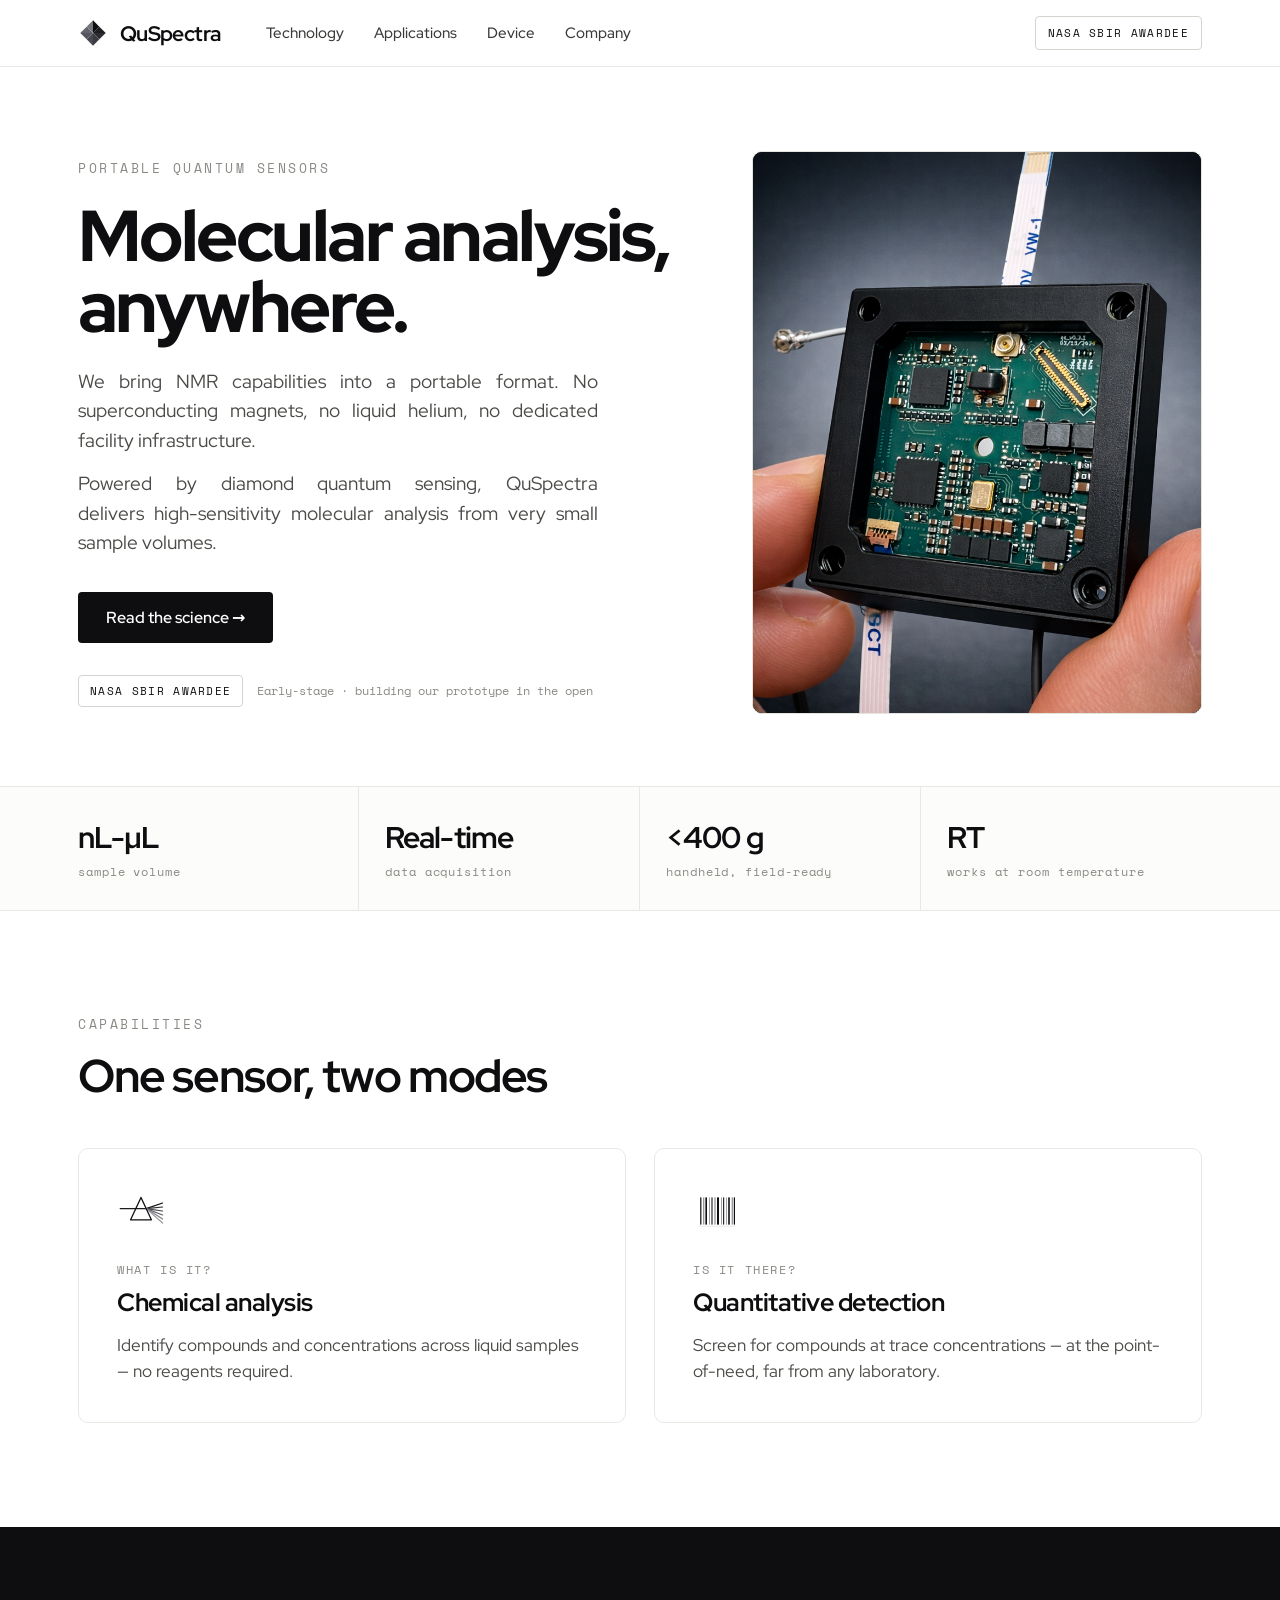
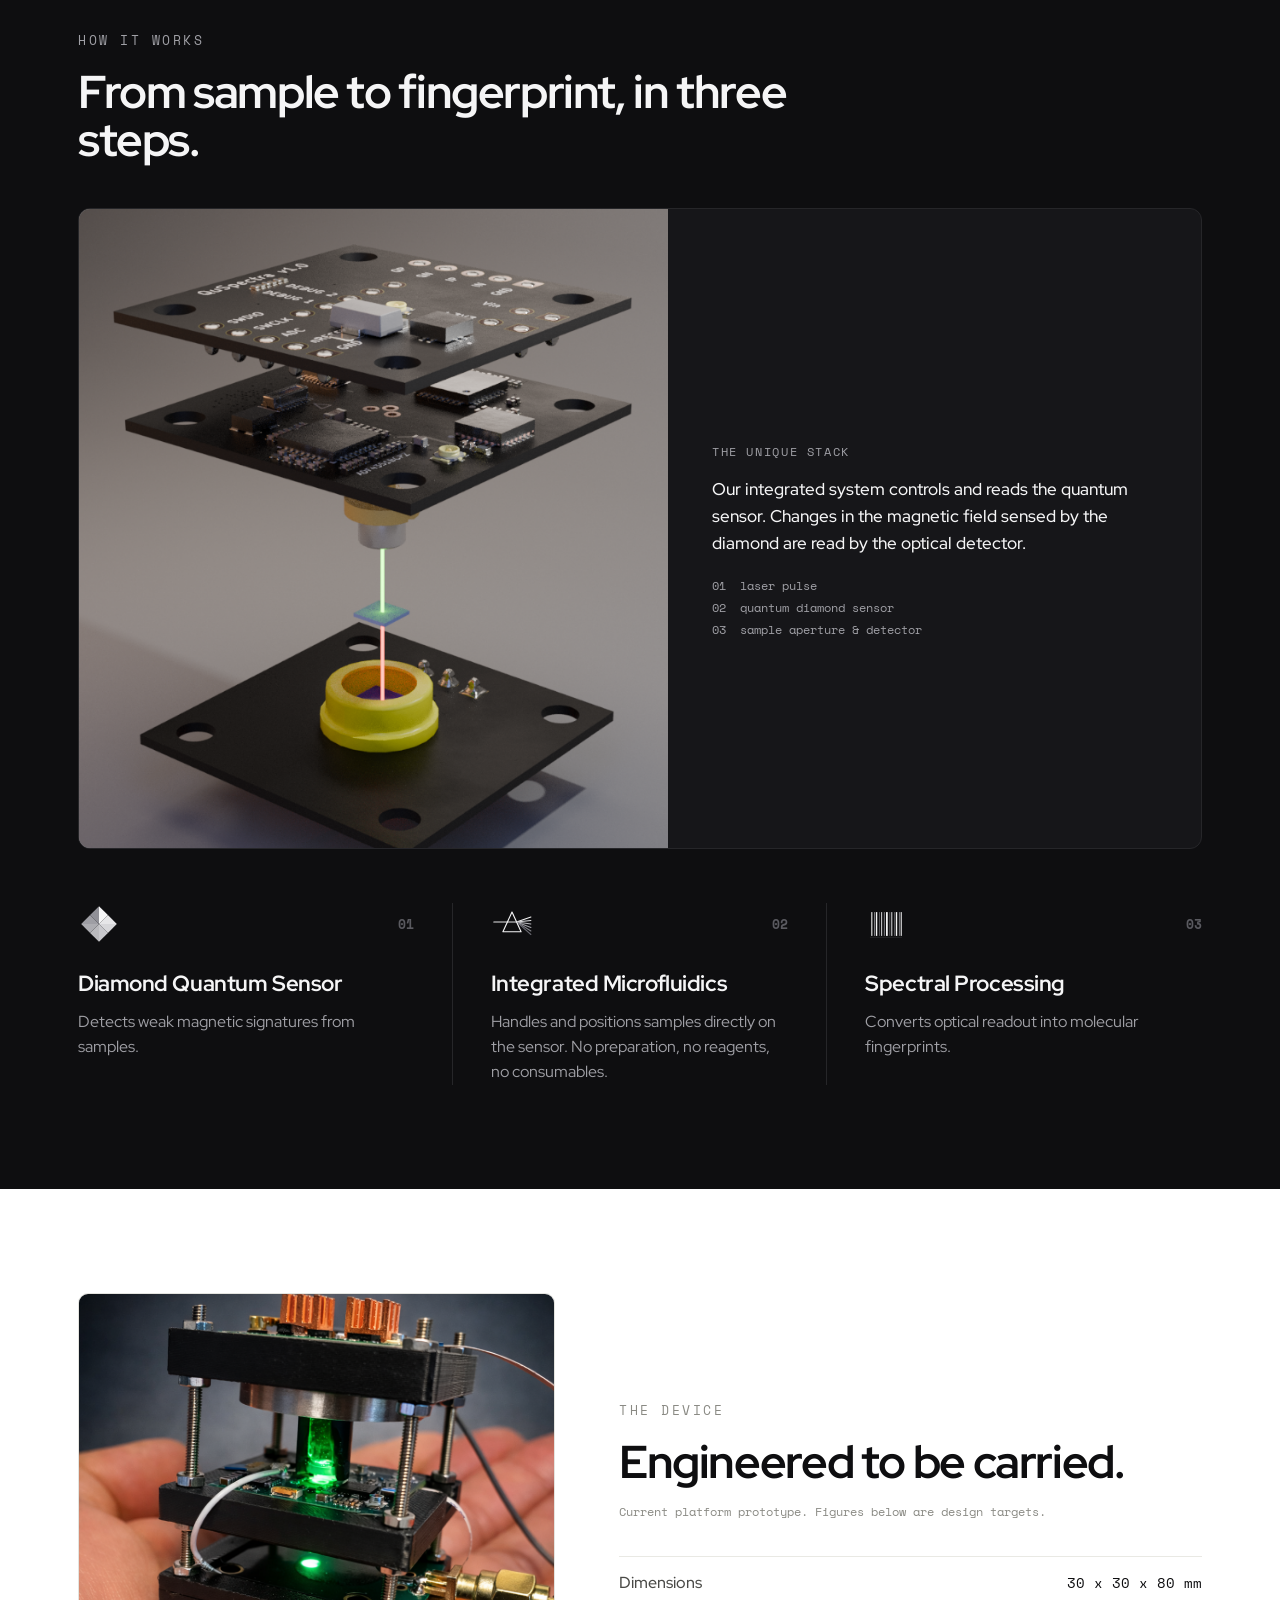
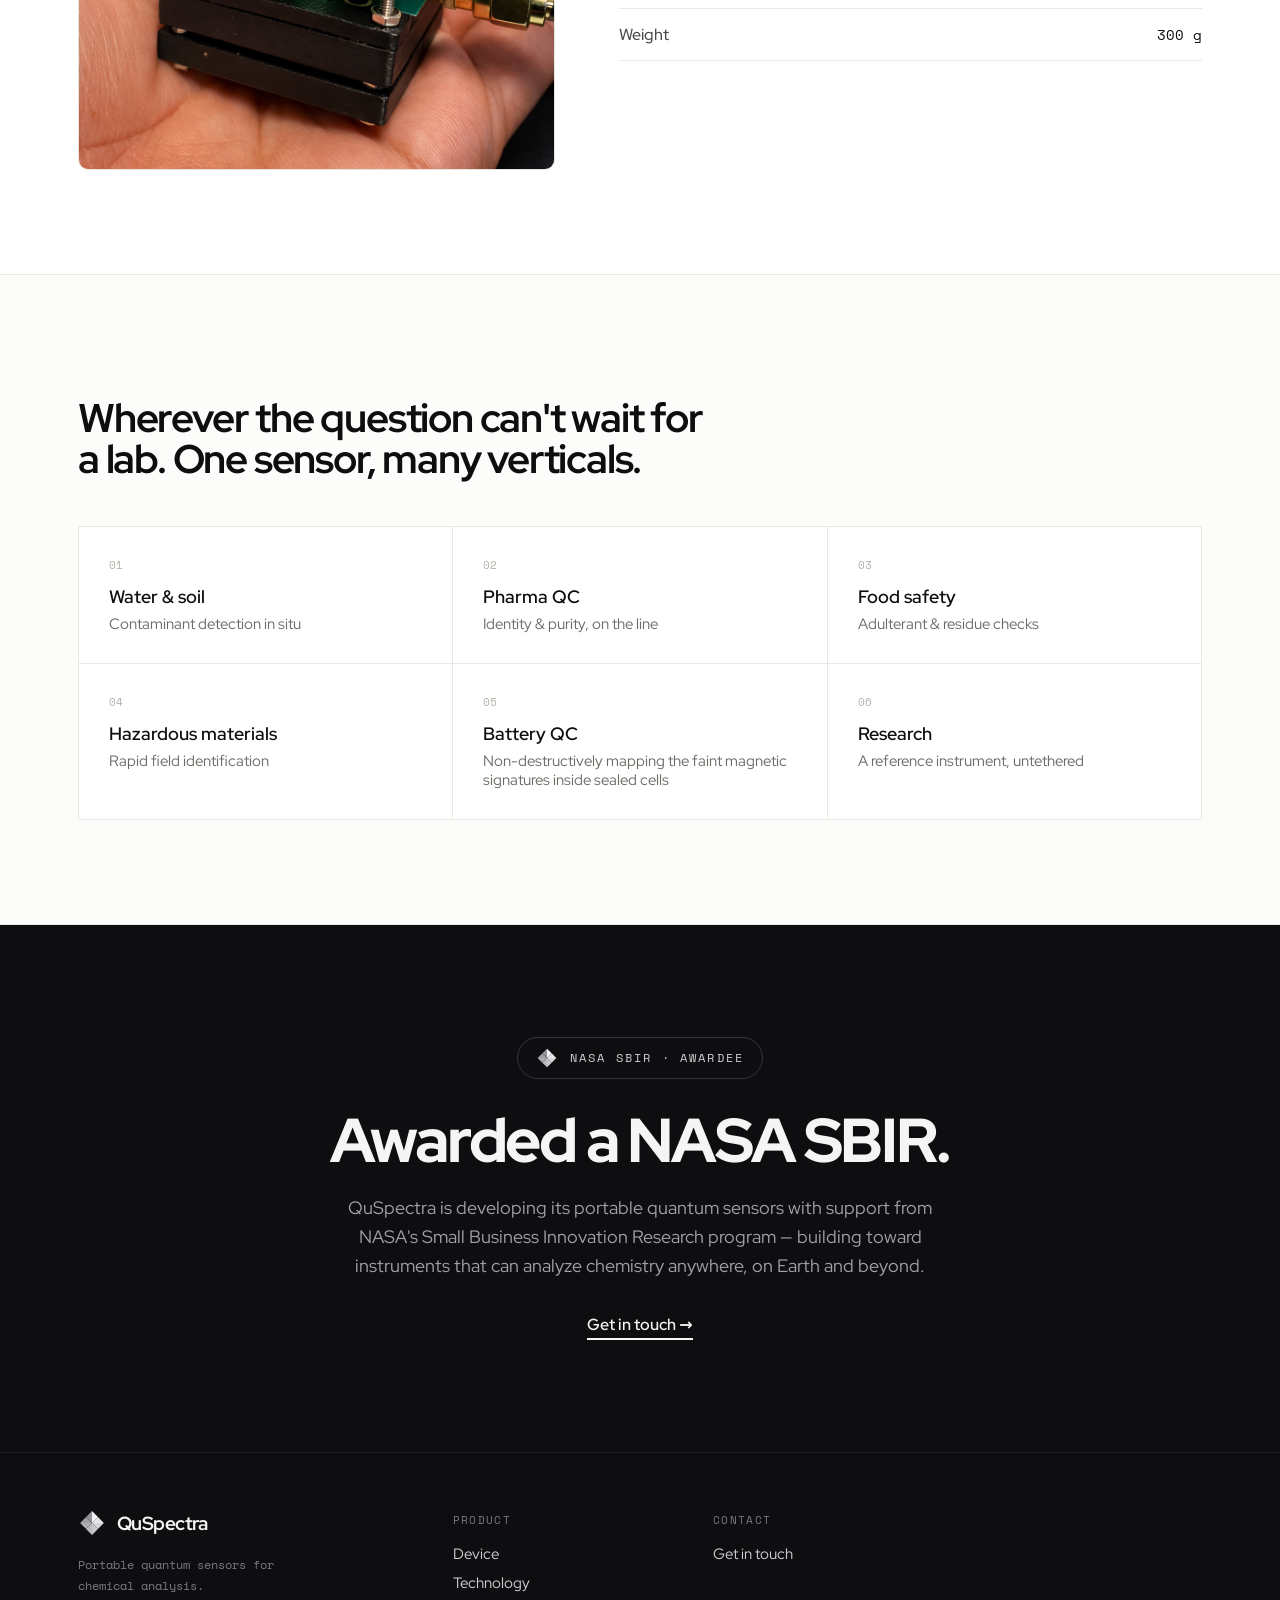
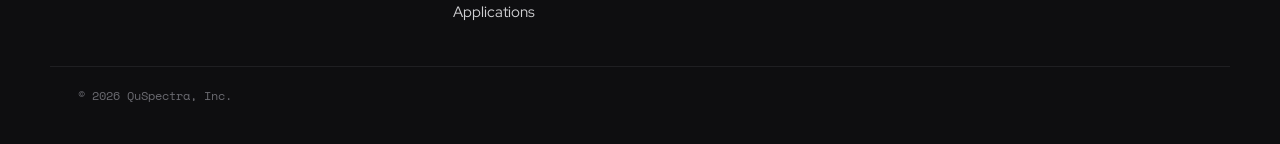
==== commit 86468109: "correction 'chemical anaylis'" ====
--- a/index.html
+++ b/index.html
@@ -75,7 +75,7 @@
         <img class="icon" src="icons/prism.svg" alt="">
         <div class="eyebrow">What is it?</div>
         <h3>Chemical analysis</h3>
-        <p>Identify compounds and concentrations across liquids, solids, and gases — measured against a quantum reference, no reagents required.</p>
+        <p>Identify compounds and concentrations across liquid samples— no reagents required.</p>
       </div>
       <div class="card">
         <img class="icon" src="icons/spectrum.svg" alt="">
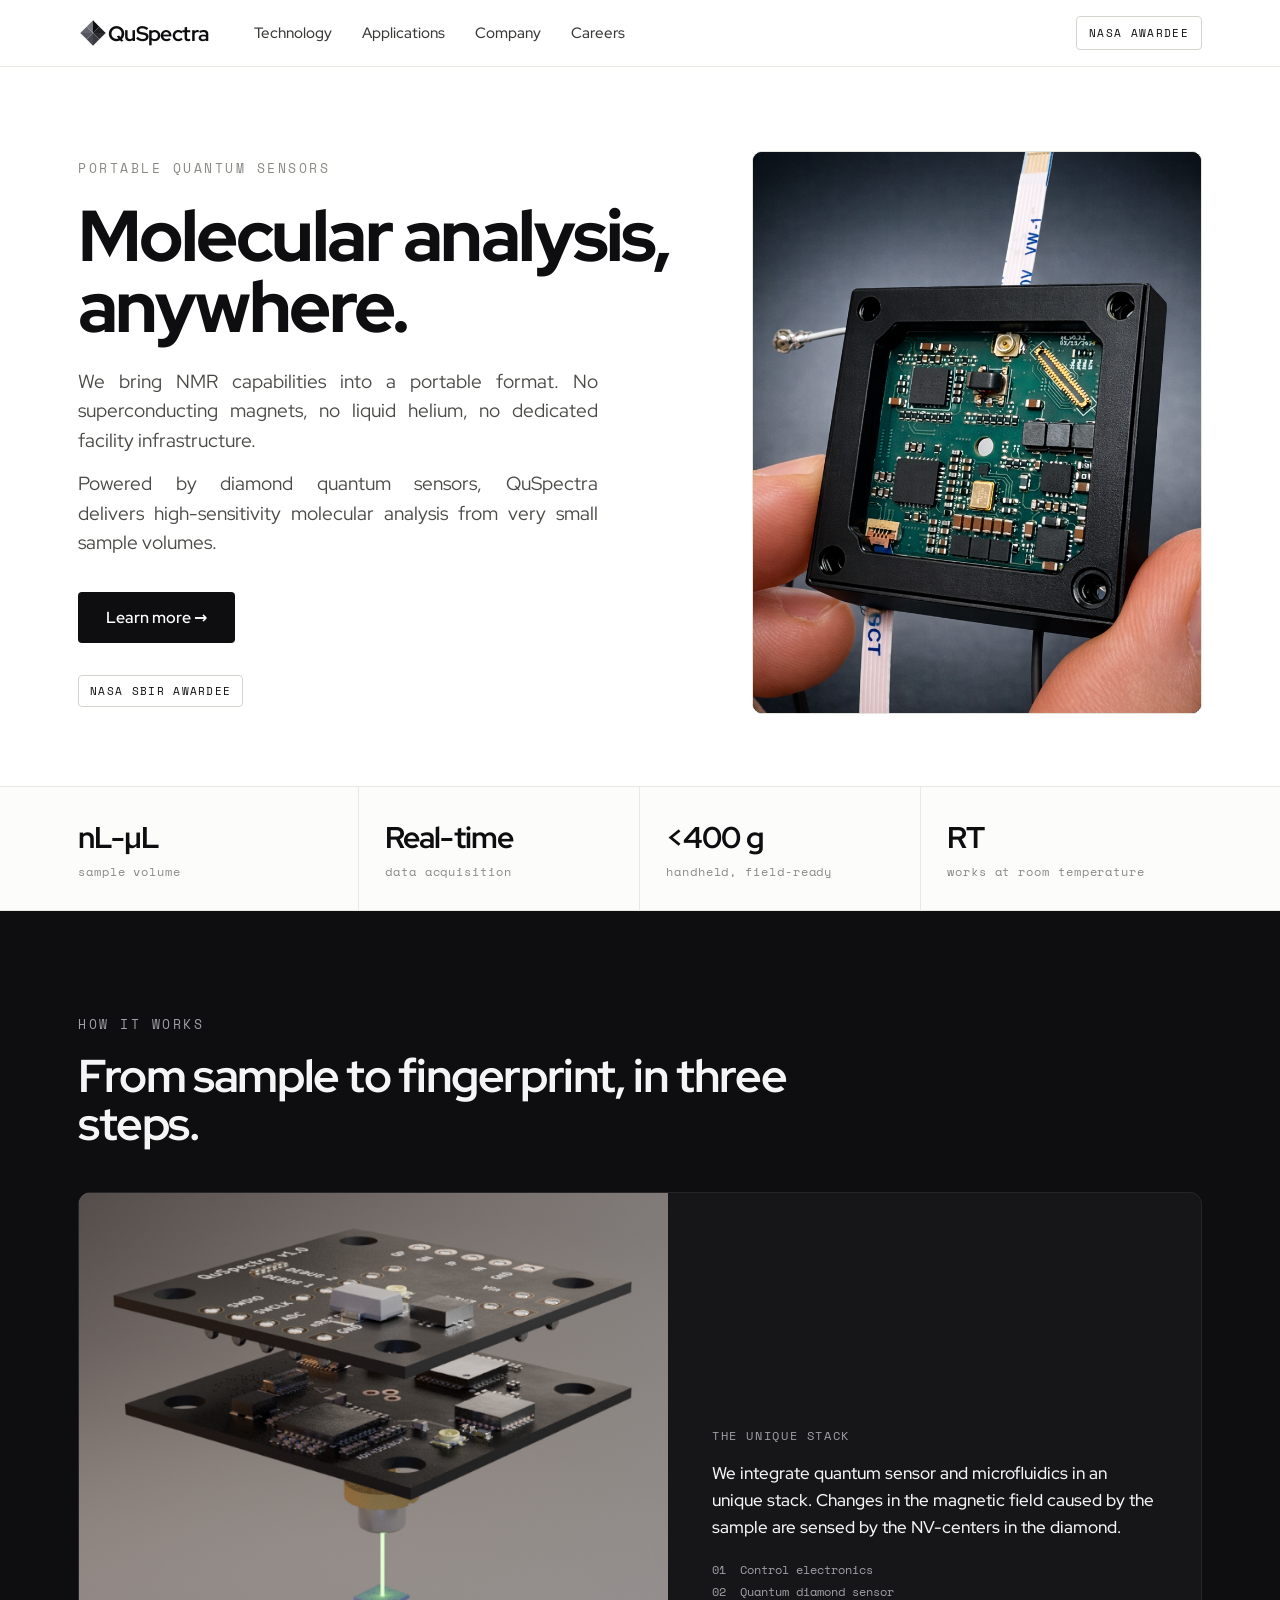
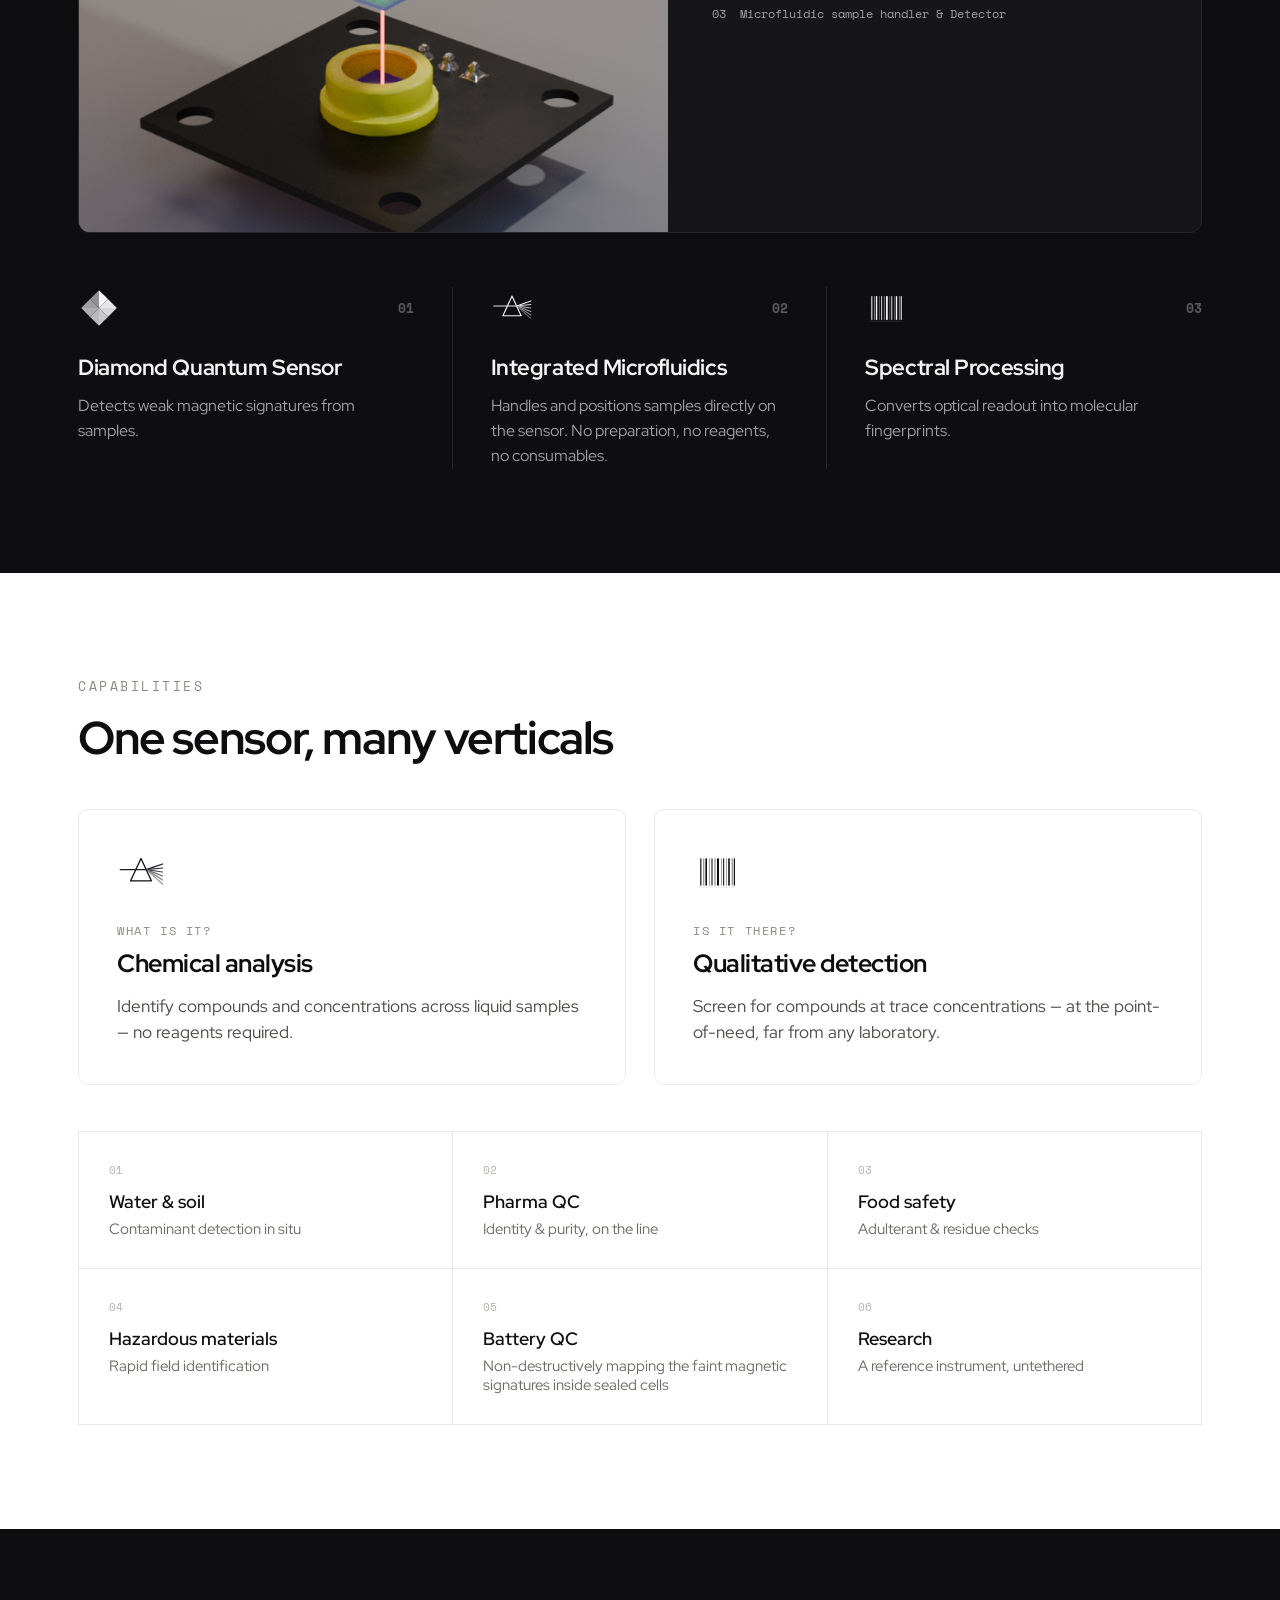
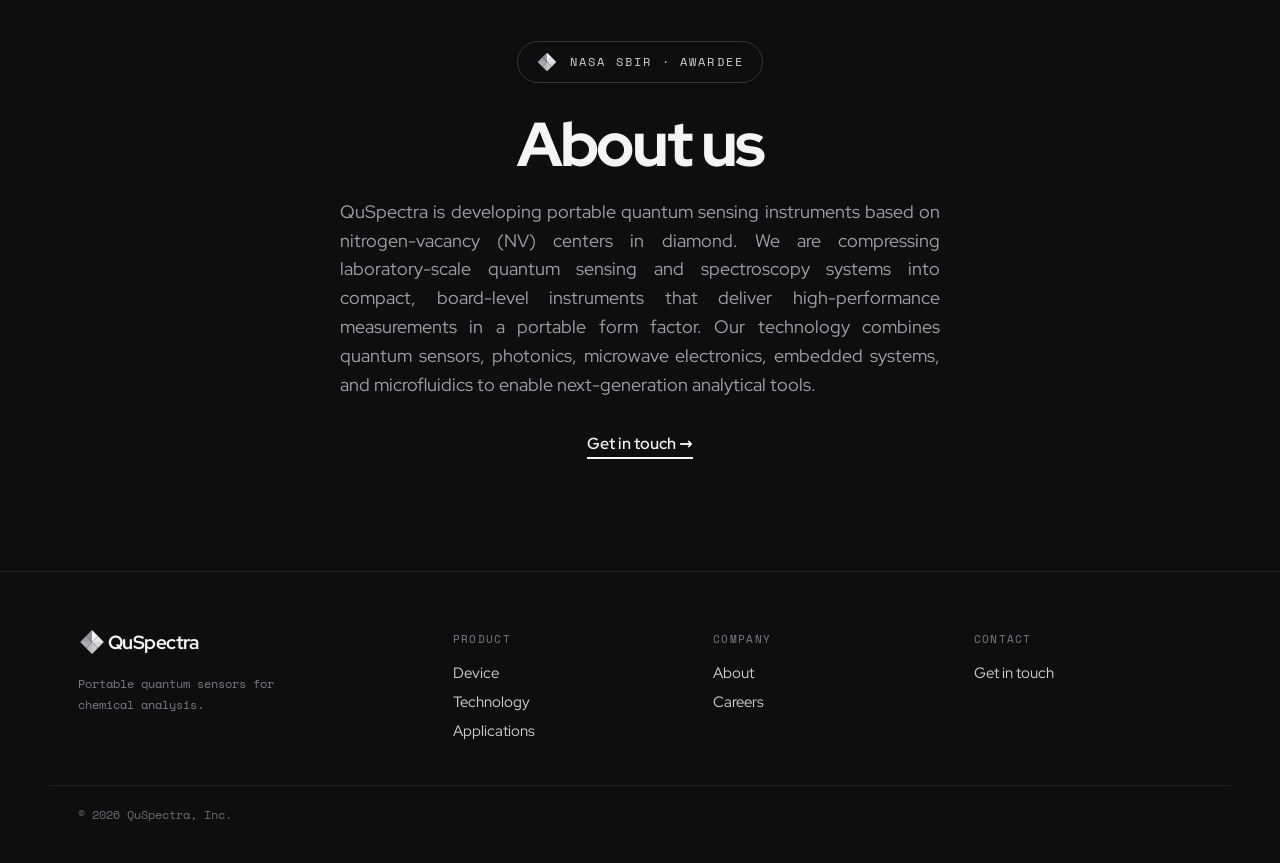
==== commit ae47d45e: "careers added" ====
--- a/index.html
+++ b/index.html
@@ -16,17 +16,17 @@
   <!-- NAV -->
   <header class="nav">
     <div class="wrap nav-inner">
-      <a href="#top" class="brand">
+      <a href="index.html#top" class="brand">
         <img src="icons/facet.svg" alt="QuSpectra mark" width="30" height="30">
         <span class="brand-name">QuSpectra</span>
       </a>
       <nav class="nav-links">
-        <a href="#technology">Technology</a>
-        <a href="#applications">Applications</a>
-        <a href="#device">Device</a>
-        <a href="#company">Company</a>
+        <a href="index.html#technology">Technology</a>
+        <a href="index.html#applications">Applications</a>
+        <a href="index.html#about">Company</a>
+        <a href="careers.html">Careers</a>
       </nav>
-      <span class="nav-badge">NASA SBIR Awardee</span>
+      <span class="nav-badge">NASA Awardee</span>
     </div>
   </header>
 
@@ -40,13 +40,12 @@
         no liquid helium, no dedicated facility infrastructure.
       </p>
       <p class="lede">
-        Powered by diamond quantum sensing, QuSpectra delivers high-sensitivity
+        Powered by diamond quantum sensors, QuSpectra delivers high-sensitivity
         molecular analysis from very small sample volumes.
       </p>
-      <div class="hero-cta"><a href="#technology" class="btn">Read the science &rarr;</a></div>
+      <div class="hero-cta"><a href="#technology" class="btn">Learn more &rarr;</a></div>
       <div class="hero-tags">
         <span class="tag">NASA SBIR awardee</span>
-        <span class="tag-note">Early-stage &middot; building our prototype in the open</span>
       </div>
     </div>
     <div class="hero-media">
@@ -65,28 +64,8 @@
       <div class="stat"><div class="stat-num">RT</div><div class="stat-label">works at room temperature</div></div>
     </div>
   </section>
-
-  <!-- CAPABILITIES -->
-  <section id="applications" class="wrap section">
-    <div class="kicker">Capabilities</div>
-    <h2 class="section-title">One sensor, two modes</h2>
-    <div class="caps-grid">
-      <div class="card">
-        <img class="icon" src="icons/prism.svg" alt="">
-        <div class="eyebrow">What is it?</div>
-        <h3>Chemical analysis</h3>
-        <p>Identify compounds and concentrations across liquid samples— no reagents required.</p>
-      </div>
-      <div class="card">
-        <img class="icon" src="icons/spectrum.svg" alt="">
-        <div class="eyebrow">Is it there?</div>
-        <h3>Quantitative detection</h3>
-        <p>Screen for compounds at trace concentrations — at the point-of-need, far from any laboratory.</p>
-      </div>
-    </div>
-  </section>
-
-  <!-- TECHNOLOGY BAND -->
+  
+    <!-- TECHNOLOGY BAND -->
   <section id="technology" class="tech">
     <div class="wrap section">
       <div class="kicker">How it works</div>
@@ -97,8 +76,8 @@
         </div>
         <div class="tech-text">
           <div class="eyebrow">The unique stack</div>
-          <p>Our integrated system controls and reads the quantum sensor. Changes in the magnetic field sensed by the diamond are read by the optical detector.</p>
-          <p class="legend">01&nbsp;&nbsp;laser pulse<br>02&nbsp;&nbsp;quantum diamond sensor<br>03&nbsp;&nbsp;sample aperture &amp; detector</p>
+          <p>We integrate quantum sensor and microfluidics in an unique stack. Changes in the magnetic field caused by the sample are sensed by the NV-centers in the diamond.</p>
+          <p class="legend">01&nbsp;&nbsp;Control electronics<br>02&nbsp;&nbsp;Quantum diamond sensor<br>03&nbsp;&nbsp;Microfluidic sample handler &amp; Detector</p>
         </div>
       </div>
       <div class="steps">
@@ -122,52 +101,52 @@
     </div>
   </section>
 
-  <!-- DEVICE -->
-  <section id="device" class="wrap section device">
-    <div class="device-img">
-      <img src="assets/device-glow.png" alt="QuSpectra sensor module,">
 
-    </div>
-    <div>
-      <div class="kicker">The device</div>
-      <h2 class="section-title">Engineered to be carried.</h2>
-      <p class="device-note">Current platform prototype. Figures below are design targets.</p>
-      <div class="spec-table">
-        <div class="spec-row"><span>Dimensions</span><span class="val"> 30 x 30 x 80 mm</span></div>
-        <div class="spec-row"><span>Weight</span><span class="val">300 g</span></div>
+  <!-- CAPABILITIES -->
+  <section id="applications" class="wrap section">
+    <div class="kicker">Capabilities</div>
+    <h2 class="section-title">One sensor, many verticals</h2>
+    <div class="caps-grid">
+      <div class="card">
+        <img class="icon" src="icons/prism.svg" alt="">
+        <div class="eyebrow">What is it?</div>
+        <h3>Chemical analysis</h3>
+        <p>Identify compounds and concentrations across liquid samples— no reagents required.</p>
+      </div>
+      <div class="card">
+        <img class="icon" src="icons/spectrum.svg" alt="">
+        <div class="eyebrow">Is it there?</div>
+        <h3>Qualitative detection</h3>
+        <p>Screen for compounds at trace concentrations — at the point-of-need, far from any laboratory.</p>
       </div>
     </div>
-  </section>
-
-  <!-- APPLICATIONS -->
-  <section class="apps">
-    <div class="wrap section">
-      <h2 class="section-title">Wherever the question can't wait for a lab. One sensor, many verticals.</h2>
-      <div class="apps-grid">
+    
+     <div class="apps-grid">
         <div class="app"><div class="app-no">01</div><div class="app-name">Water &amp; soil</div><div class="app-desc">Contaminant detection in situ</div></div>
         <div class="app"><div class="app-no">02</div><div class="app-name">Pharma QC</div><div class="app-desc">Identity &amp; purity, on the line</div></div>
         <div class="app"><div class="app-no">03</div><div class="app-name">Food safety</div><div class="app-desc">Adulterant &amp; residue checks</div></div>
         <div class="app"><div class="app-no">04</div><div class="app-name">Hazardous materials</div><div class="app-desc">Rapid field identification</div></div>
         <div class="app"><div class="app-no">05</div><div class="app-name">Battery QC</div><div class="app-desc">Non-destructively mapping the faint magnetic signatures inside sealed cells</div></div>
         <div class="app"><div class="app-no">06</div><div class="app-name">Research</div><div class="app-desc">A reference instrument, untethered</div></div>
-
-      </div>
-    </div>
   </section>
 
+  
   <!-- CTA -->
-  <section id="cta" class="cta">
+  <section id="about" class="cta">
     <div class="cta-inner">
       <div class="cta-badge">
         <img src="icons/facet-white.svg" alt="">
         <span>NASA SBIR &middot; Awardee</span>
       </div>
-      <h2>Awarded a NASA SBIR.</h2>
-      <p>QuSpectra is developing its portable quantum sensors with support from NASA's Small Business Innovation Research program — building toward instruments that can analyze chemistry anywhere, on Earth and beyond.</p>
+      <h2>About us</h2>
+         <p class="lede">QuSpectra is developing portable quantum sensing instruments based on nitrogen-vacancy (NV) centers in diamond. We are compressing laboratory-scale quantum sensing and spectroscopy systems into compact, board-level instruments that deliver high-performance measurements in a portable form factor. Our technology combines quantum sensors, photonics, microwave electronics, embedded systems, and microfluidics to enable next-generation analytical tools. </p>
+
+      <!-- <p>QuSpectra is developing its portable quantum sensors with support from NASA's Small Business Innovation Research program, building toward instruments that can analyze chemistry anywhere, on Earth and beyond.</p> -->
       <a href="mailto:info@quspectra.com" class="link-underline">Get in touch &rarr;</a>
     </div>
   </section>
 
+  
   <!-- FOOTER -->
   <footer id="company" class="footer">
     <div class="footer-top">
@@ -180,20 +159,18 @@
       </div>
       <div class="footer-col">
         <div class="col-title">Product</div>
-        <a href="#device">Device</a>
-        <a href="#technology">Technology</a>
-        <a href="#applications">Applications</a>
+        <a href="index.html#device">Device</a>
+        <a href="index.html#technology">Technology</a>
+        <a href="index.html#applications">Applications</a>
       </div>
-      <!-- <div class="footer-col">
+      <div class="footer-col">
         <div class="col-title">Company</div>
-        <a href="#">About</a>
-        <a href="#">Research</a>
-        <a href="#">Careers</a>
-      </div> -->
+        <a href="index.html#about">About</a>
+        <a href="careers.html">Careers</a>
+      </div>
       <div class="footer-col">
         <div class="col-title">Contact</div>
         <a href="mailto:info@quspectra.com">Get in touch</a>
-        <!-- <a href="#">Press</a> -->
       </div>
     </div>
     <div class="footer-bottom">
--- a/styles.css
+++ b/styles.css
@@ -48,7 +48,7 @@
   border-bottom:1px solid var(--line);
 }
 .nav-inner{ display:flex; align-items:center; gap:28px; padding-top:16px; padding-bottom:16px; }
-.brand{ display:flex; align-items:center; gap:12px; flex:none; }
+.brand{ display:flex; align-items:center;  flex:none; }
 .brand img{ width:30px; height:30px; }
 .brand-name{ font-weight:700; font-size:21px; letter-spacing:-0.03em; }
 .nav-links{ display:flex; gap:30px; margin-left:18px; font-size:15px; font-weight:500; color:#3a3a38; }
@@ -142,7 +142,7 @@
 .step p{ font-size:16px; line-height:1.55; color:#a0a0a6; margin-top:12px; }
 
 /* DEVICE */
-.device{ display:grid; grid-template-columns:0.9fr 1.1fr; gap:64px; align-items:center; }
+.device{ display:grid; grid-template-columns:0.9fr 1.1fr; gap:10px; align-items:center;background:var(--soft)}
 .device-img{ position:relative; aspect-ratio:1/1; border:1px solid var(--line2); border-radius:10px;
   overflow:hidden; background:var(--ink); }
 .device-img img{ width:100%; height:100%; object-fit:cover; }
@@ -154,6 +154,8 @@
 .spec-row span:first-child{ font-weight:500; color:var(--muted); }
 .spec-row .val{ font-family:'Space Mono',monospace; font-size:14px; }
 
+
+
 /* APPLICATIONS */
 .apps{ background:var(--soft); border-top:1px solid var(--line); border-bottom:1px solid var(--line); }
 .apps .section-title{ max-width:640px; font-size:clamp(26px,3.4vw,40px); }
@@ -178,7 +180,7 @@
 /* FOOTER */
 .footer{ background:var(--ink); color:#f5f5f6; border-top:1px solid #1f1f22; }
 .footer-top{ display:grid; grid-template-columns:1.5fr 1fr 1fr 1fr; gap:32px; padding:56px 28px 40px; max-width:var(--max); margin:0 auto; }
-.footer-brand-row{ display:flex; align-items:center; gap:11px; }
+.footer-brand-row{ display:flex; align-items:center; gap:2px; }
 .footer-brand-row img{ width:28px; height:28px; }
 .footer-brand-row span{ font-weight:700; font-size:19px; letter-spacing:-0.03em; }
 .footer-brand p{ font-family:'Space Mono',monospace; font-size:12px; line-height:1.7; color:#7a7a80; margin-top:18px; max-width:240px; }
@@ -189,6 +191,47 @@
 .footer-bottom{ max-width:var(--max); margin:0 auto; padding:20px 28px 40px; border-top:1px solid #1f1f22;
   display:flex; justify-content:space-between; gap:16px; flex-wrap:wrap;
   font-family:'Space Mono',monospace; font-size:11.5px; color:#6a6a70; }
+
+/* CAREERS */
+.careers-hero{ padding-top:76px; padding-bottom:24px; }
+.careers-hero h1{ font-weight:800; font-size:clamp(38px,5vw,64px); line-height:1.0;
+  letter-spacing:-0.035em; margin-top:22px; max-width:820px; }
+.careers-hero .lede{ max-width:640px; }
+.stats-3{ grid-template-columns:repeat(3,1fr); }
+
+.role-index{ margin-top:44px; border-top:1px solid var(--line); }
+.role-index-row{ display:flex; justify-content:space-between; align-items:center; gap:24px;
+  padding:26px 0; border-bottom:1px solid var(--line); transition:padding-left .15s ease; }
+.role-index-row:hover{ padding-left:8px; }
+.role-index-row h3{ font-weight:700; font-size:22px; letter-spacing:-0.02em; }
+.role-index-row p{ font-family:'Space Mono',monospace; font-size:12.5px; color:var(--faint); margin-top:7px; }
+.role-index-cta{ font-weight:600; font-size:15px; white-space:nowrap; border-bottom:2px solid currentColor; padding-bottom:2px; }
+
+.role{ padding-top:88px; padding-bottom:88px; border-top:1px solid var(--line); }
+.role-alt{ background:var(--soft); }
+.role-head{ display:flex; justify-content:space-between; align-items:flex-start; gap:24px;
+  padding-bottom:34px; border-bottom:1px solid var(--line2); }
+.role-no{ font-size:13px; font-weight:700; color:var(--faint); letter-spacing:0.12em; }
+.role-title{ font-weight:700; font-size:clamp(28px,3.6vw,42px); letter-spacing:-0.03em;
+  line-height:1.05; margin-top:12px; }
+.role-meta{ font-size:12.5px; color:var(--faint); margin-top:12px; letter-spacing:0.04em; }
+.role-icon{ width:52px; height:52px; flex:none; opacity:0.9; }
+
+.role-body{ display:grid; grid-template-columns:0.85fr 1.15fr; gap:56px; padding-top:38px; }
+.role-lede{ font-size:17.5px; line-height:1.6; color:var(--muted); margin-top:14px; }
+.role-apply{ margin-top:26px; }
+.role-detail{ display:flex; flex-direction:column; gap:36px; }
+.role-block .eyebrow{ margin-top:0; }
+.role-list{ list-style:none; margin:16px 0 0; padding:0; }
+.role-list li{ position:relative; font-size:16px; line-height:1.55; color:var(--muted);
+  padding-left:26px; padding-bottom:14px; }
+.role-list li:last-child{ padding-bottom:0; }
+.role-list li::before{ content:""; position:absolute; left:0; top:8px; width:9px; height:9px;
+  background:var(--ink); transform:rotate(45deg); }
+.cta-mail{ color:#f5f5f6; border-bottom:1px solid #5a5a60; }
+.cta-mail:hover{ border-bottom-color:#f5f5f6; }
+
+
 
 /* RESPONSIVE */
 @media (max-width:900px){
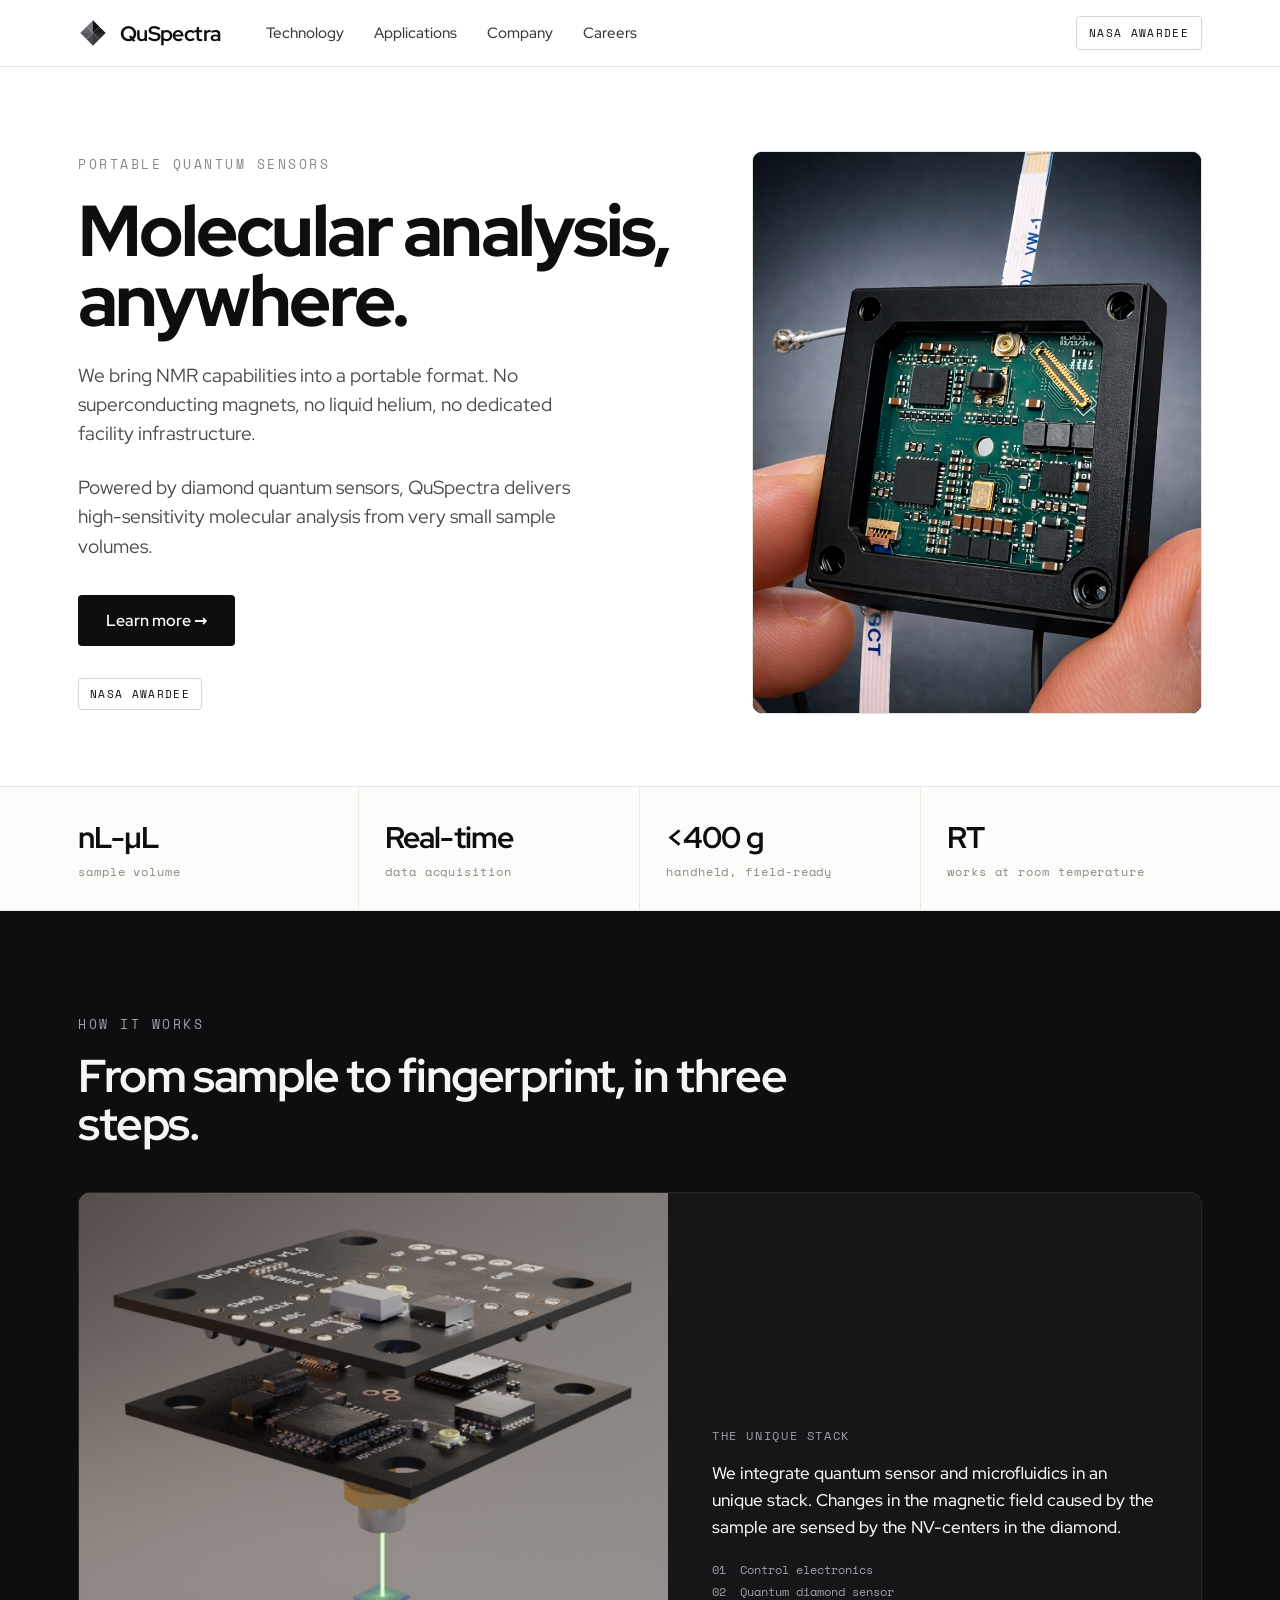
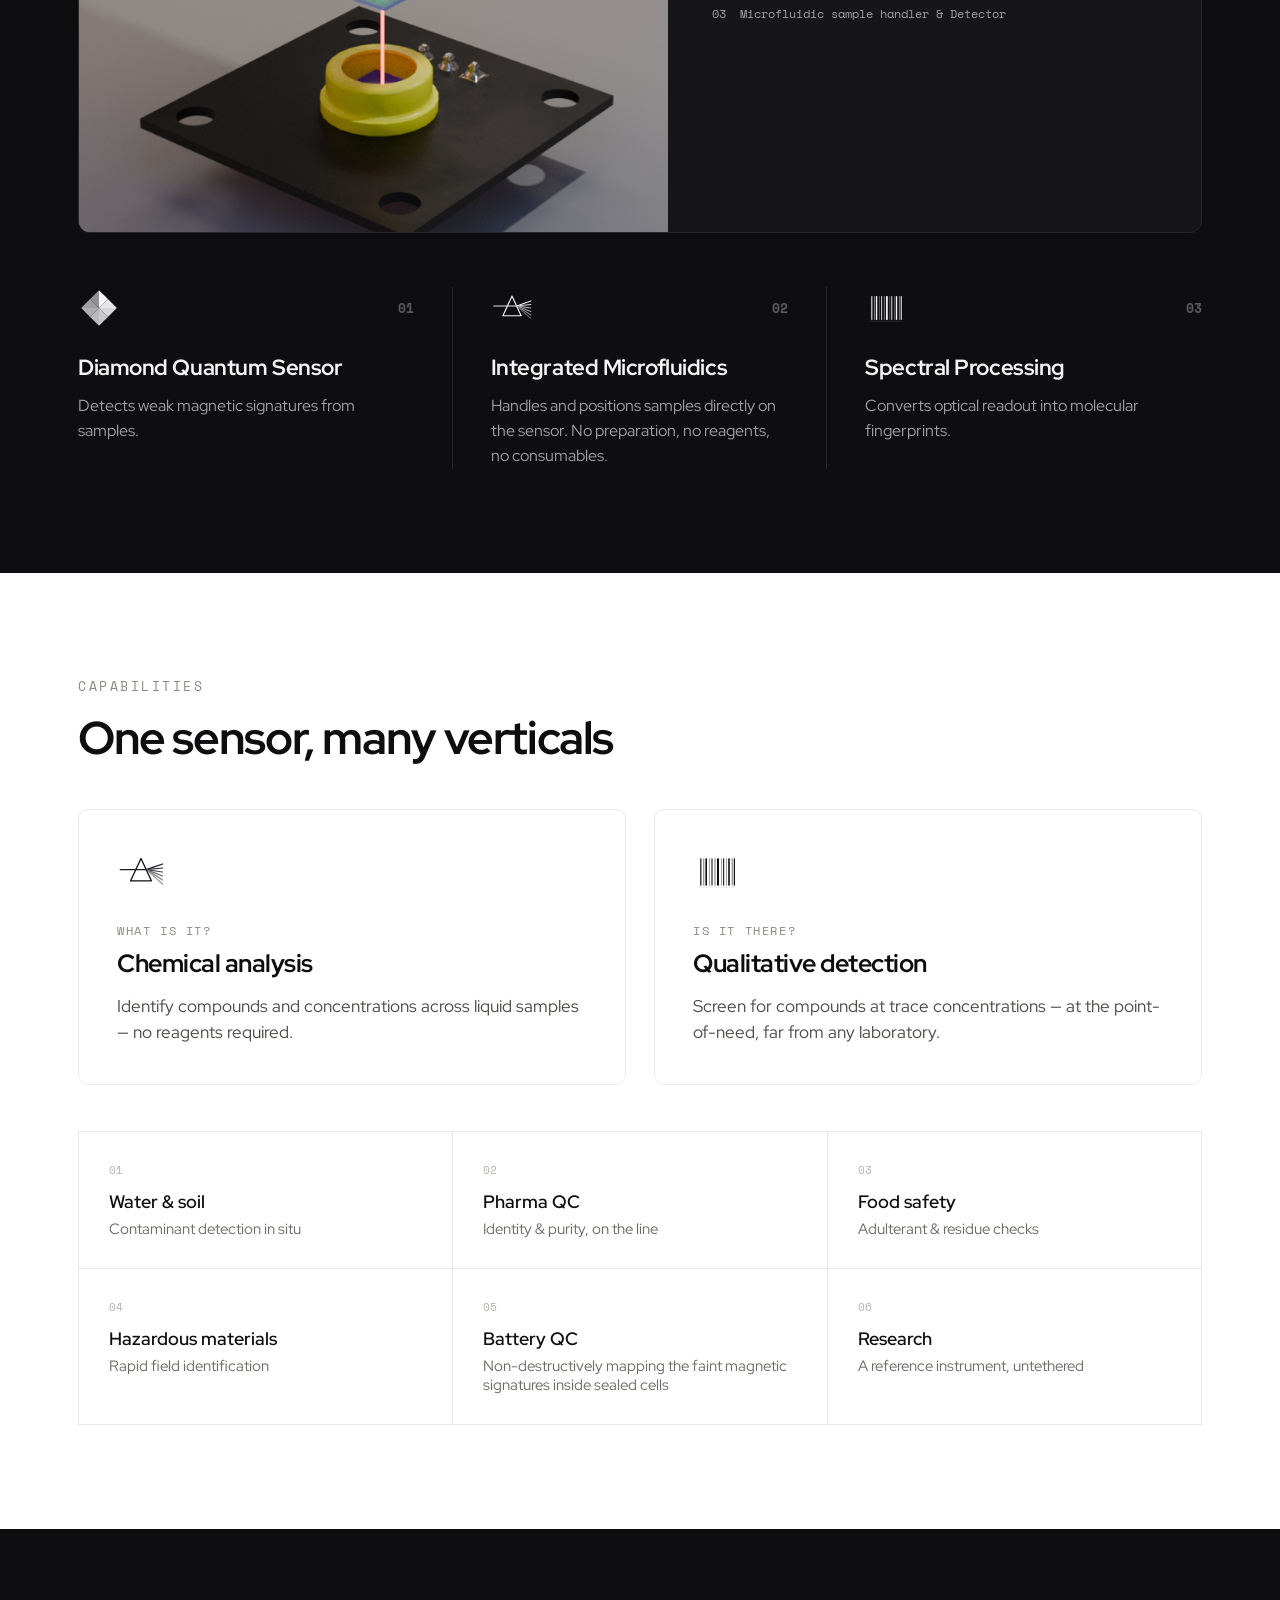
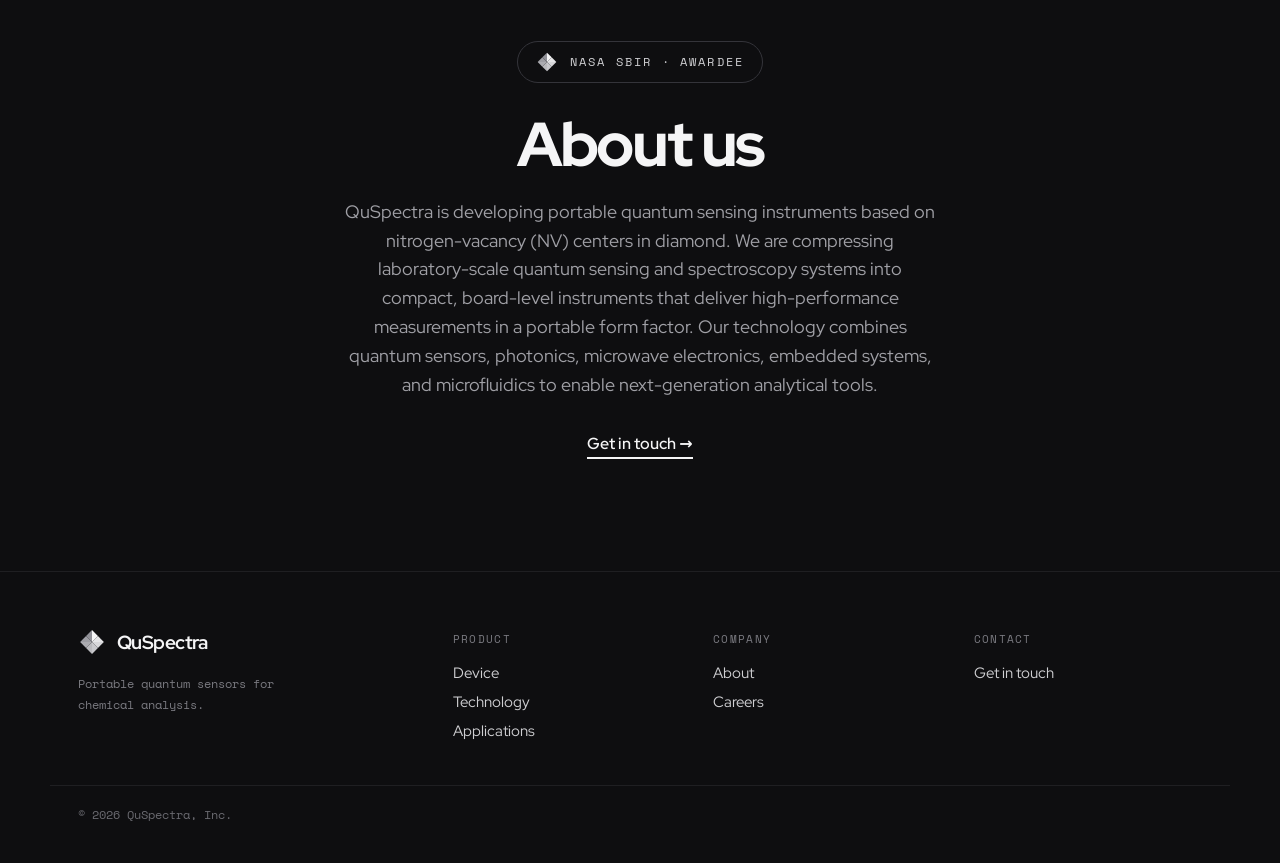
==== commit 4a57a752: "navbar collapse added" ====
--- a/index.html
+++ b/index.html
@@ -20,6 +20,7 @@
         <img src="icons/facet.svg" alt="QuSpectra mark" width="30" height="30">
         <span class="brand-name">QuSpectra</span>
       </a>
+      <input type="checkbox" id="navToggle" class="nav-toggle" aria-hidden="true">
       <nav class="nav-links">
         <a href="index.html#technology">Technology</a>
         <a href="index.html#applications">Applications</a>
@@ -27,6 +28,7 @@
         <a href="careers.html">Careers</a>
       </nav>
       <span class="nav-badge">NASA Awardee</span>
+      <label for="navToggle" class="nav-burger" role="button" aria-label="Toggle navigation"><span></span><span></span><span></span></label>
     </div>
   </header>
 
@@ -45,7 +47,7 @@
       </p>
       <div class="hero-cta"><a href="#technology" class="btn">Learn more &rarr;</a></div>
       <div class="hero-tags">
-        <span class="tag">NASA SBIR awardee</span>
+        <span class="tag">NASA awardee</span>
       </div>
     </div>
     <div class="hero-media">
--- a/styles.css
+++ b/styles.css
@@ -48,11 +48,13 @@
   border-bottom:1px solid var(--line);
 }
 .nav-inner{ display:flex; align-items:center; gap:28px; padding-top:16px; padding-bottom:16px; }
-.brand{ display:flex; align-items:center;  flex:none; }
+.brand{ display:flex; align-items:center; gap:12px; flex:none; }
 .brand img{ width:30px; height:30px; }
 .brand-name{ font-weight:700; font-size:21px; letter-spacing:-0.03em; }
 .nav-links{ display:flex; gap:30px; margin-left:18px; font-size:15px; font-weight:500; color:#3a3a38; }
 .nav-links a:hover{ color:var(--ink); }
+.nav-toggle{ position:absolute; width:1px; height:1px; opacity:0; pointer-events:none; }
+.nav-burger{ display:none; }
 .nav-badge{
   margin-left:auto; font-family:'Space Mono',monospace; font-size:11px; letter-spacing:0.12em;
   text-transform:uppercase; border:1px solid #d4d4ce; border-radius:4px; padding:8px 12px; color:var(--ink);
@@ -62,25 +64,9 @@
 /* HERO */
 .hero{ display:grid; grid-template-columns:1.15fr 0.85fr; gap:64px; align-items:center;
   padding-top:84px; padding-bottom:72px; }
-.hero h1{ font-weight:800; font-size:clamp(44px,5.6vw,82px); line-height:1.0;
+.hero h1{ font-weight:800; font-size:clamp(44px,5.6vw,82px); line-height:0.98;
   letter-spacing:-0.035em; margin-top:22px; }
-
-.lede {
-  font-size: 19px;
-  line-height: 1.55;
-  color: var(--muted);
-  max-width: 520px;
-  margin-top: 24px;
-text-align: justify;
-  text-wrap: pretty;          /* avoids orphaned last words */
-  hyphens: auto;  
-
-}
-.lede + .lede {
-  margin-top: 14px;   /* tighter gap between the two lede paragraphs */
-}
-
-
+.lede{ font-size:19px; line-height:1.55; color:var(--muted); max-width:520px; margin-top:24px; }
 .hero-cta{ margin-top:34px; }
 .hero-tags{ margin-top:32px; display:flex; align-items:center; gap:14px; flex-wrap:wrap; }
 .tag{ font-family:'Space Mono',monospace; font-size:11px; letter-spacing:0.12em; text-transform:uppercase;
@@ -142,7 +128,7 @@
 .step p{ font-size:16px; line-height:1.55; color:#a0a0a6; margin-top:12px; }
 
 /* DEVICE */
-.device{ display:grid; grid-template-columns:0.9fr 1.1fr; gap:10px; align-items:center;background:var(--soft)}
+.device{ display:grid; grid-template-columns:0.9fr 1.1fr; gap:64px; align-items:center; }
 .device-img{ position:relative; aspect-ratio:1/1; border:1px solid var(--line2); border-radius:10px;
   overflow:hidden; background:var(--ink); }
 .device-img img{ width:100%; height:100%; object-fit:cover; }
@@ -154,8 +140,6 @@
 .spec-row span:first-child{ font-weight:500; color:var(--muted); }
 .spec-row .val{ font-family:'Space Mono',monospace; font-size:14px; }
 
-
-
 /* APPLICATIONS */
 .apps{ background:var(--soft); border-top:1px solid var(--line); border-bottom:1px solid var(--line); }
 .apps .section-title{ max-width:640px; font-size:clamp(26px,3.4vw,40px); }
@@ -180,7 +164,7 @@
 /* FOOTER */
 .footer{ background:var(--ink); color:#f5f5f6; border-top:1px solid #1f1f22; }
 .footer-top{ display:grid; grid-template-columns:1.5fr 1fr 1fr 1fr; gap:32px; padding:56px 28px 40px; max-width:var(--max); margin:0 auto; }
-.footer-brand-row{ display:flex; align-items:center; gap:2px; }
+.footer-brand-row{ display:flex; align-items:center; gap:11px; }
 .footer-brand-row img{ width:28px; height:28px; }
 .footer-brand-row span{ font-weight:700; font-size:19px; letter-spacing:-0.03em; }
 .footer-brand p{ font-family:'Space Mono',monospace; font-size:12px; line-height:1.7; color:#7a7a80; margin-top:18px; max-width:240px; }
@@ -193,7 +177,7 @@
   font-family:'Space Mono',monospace; font-size:11.5px; color:#6a6a70; }
 
 /* CAREERS */
-.careers-hero{ padding-top:76px; padding-bottom:24px; }
+.careers-hero{ padding-top:76px; padding-bottom:64px; }
 .careers-hero h1{ font-weight:800; font-size:clamp(38px,5vw,64px); line-height:1.0;
   letter-spacing:-0.035em; margin-top:22px; max-width:820px; }
 .careers-hero .lede{ max-width:640px; }
@@ -231,11 +215,32 @@
 .cta-mail{ color:#f5f5f6; border-bottom:1px solid #5a5a60; }
 .cta-mail:hover{ border-bottom-color:#f5f5f6; }
 
-
-
 /* RESPONSIVE */
 @media (max-width:900px){
-  .nav-links{ display:none; }
+  /* collapsed nav */
+  .nav-inner{ flex-wrap:wrap; gap:14px; }
+  .nav-badge{ order:2; margin-left:auto; }
+  .nav-burger{
+    order:3; display:flex; flex-direction:column; align-items:center; justify-content:center; gap:5px;
+    width:44px; height:44px; flex:none; cursor:pointer;
+    border:1px solid #d4d4ce; border-radius:5px; background:#fff;
+  }
+  .nav-burger span{
+    display:block; width:18px; height:1.5px; background:var(--ink);
+    transition:transform .25s ease, opacity .18s ease;
+  }
+  .nav-toggle:focus-visible ~ .nav-burger{ outline:2px solid var(--ink); outline-offset:2px; }
+  .nav-toggle:checked ~ .nav-burger span:nth-child(1){ transform:translateY(6.5px) rotate(45deg); }
+  .nav-toggle:checked ~ .nav-burger span:nth-child(2){ opacity:0; }
+  .nav-toggle:checked ~ .nav-burger span:nth-child(3){ transform:translateY(-6.5px) rotate(-45deg); }
+  .nav-links{
+    order:4; display:flex; flex-direction:column; gap:0; width:100%;
+    margin-left:0; font-size:16px;
+    max-height:0; overflow:hidden; visibility:hidden;
+    transition:max-height .3s ease, visibility .3s ease;
+  }
+  .nav-links a{ padding:15px 2px; border-top:1px solid var(--line); }
+  .nav-toggle:checked ~ .nav-links{ max-height:340px; visibility:visible; }
   .hero{ grid-template-columns:1fr; gap:36px; padding-top:56px; padding-bottom:56px; }
   .hero-media{ max-width:440px; }
   .stats-grid{ grid-template-columns:1fr 1fr; }
@@ -254,6 +259,13 @@
   .apps-grid{ grid-template-columns:1fr 1fr; }
   .footer-top{ grid-template-columns:1fr 1fr; gap:28px; }
   .footer-brand{ grid-column:1 / -1; }
+  .careers-hero{ padding-top:52px; padding-bottom:44px; }
+  .stats-3{ grid-template-columns:1fr; }
+  .stats-3 .stat{ padding:22px 0; border-right:0; border-bottom:1px solid var(--line); }
+  .stats-3 .stat:last-child{ border-bottom:0; }
+  .role{ padding-top:60px; padding-bottom:60px; }
+  .role-body{ grid-template-columns:1fr; gap:36px; padding-top:30px; }
+  .role-icon{ width:42px; height:42px; }
 }
 @media (max-width:560px){
   .wrap{ padding-left:20px; padding-right:20px; }
@@ -262,4 +274,4 @@
   .apps-grid{ grid-template-columns:1fr; }
   .footer-top{ grid-template-columns:1fr; }
   .cta-inner{ padding:80px 20px; }
-}
+}
